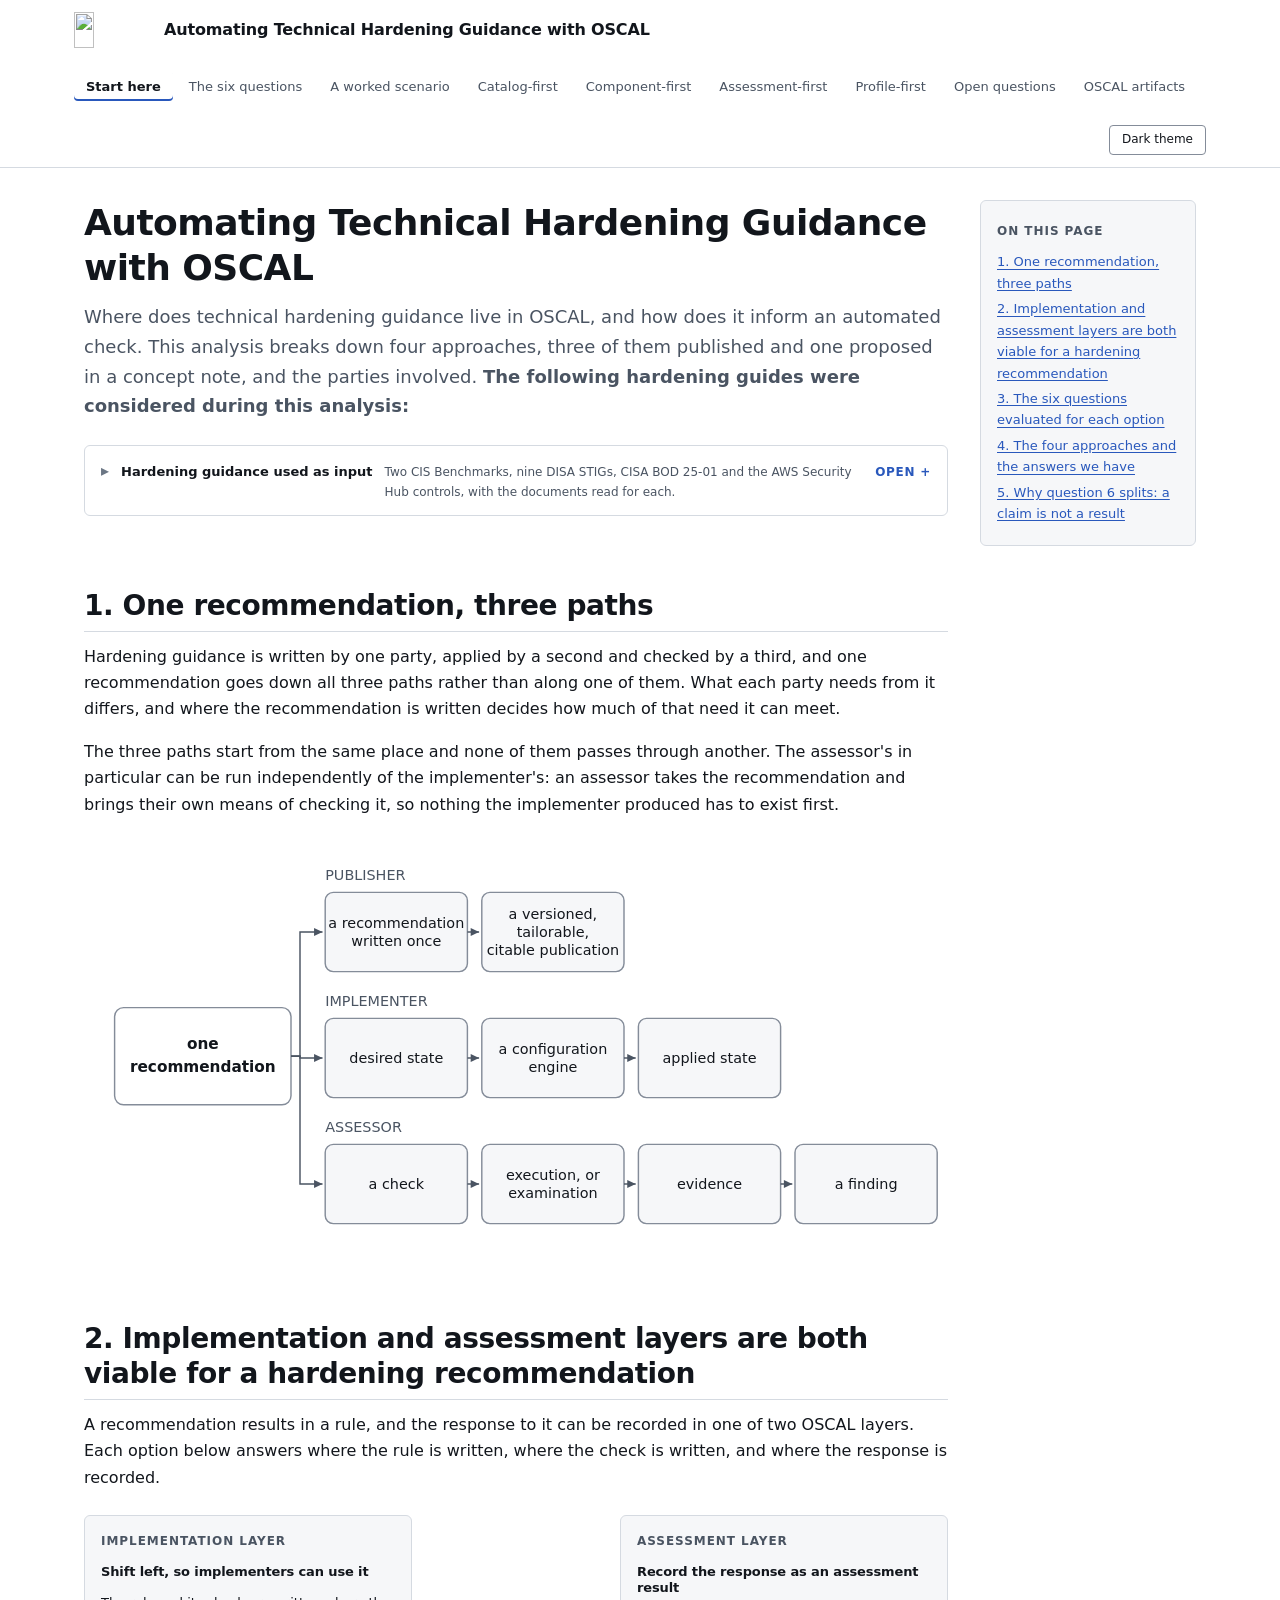
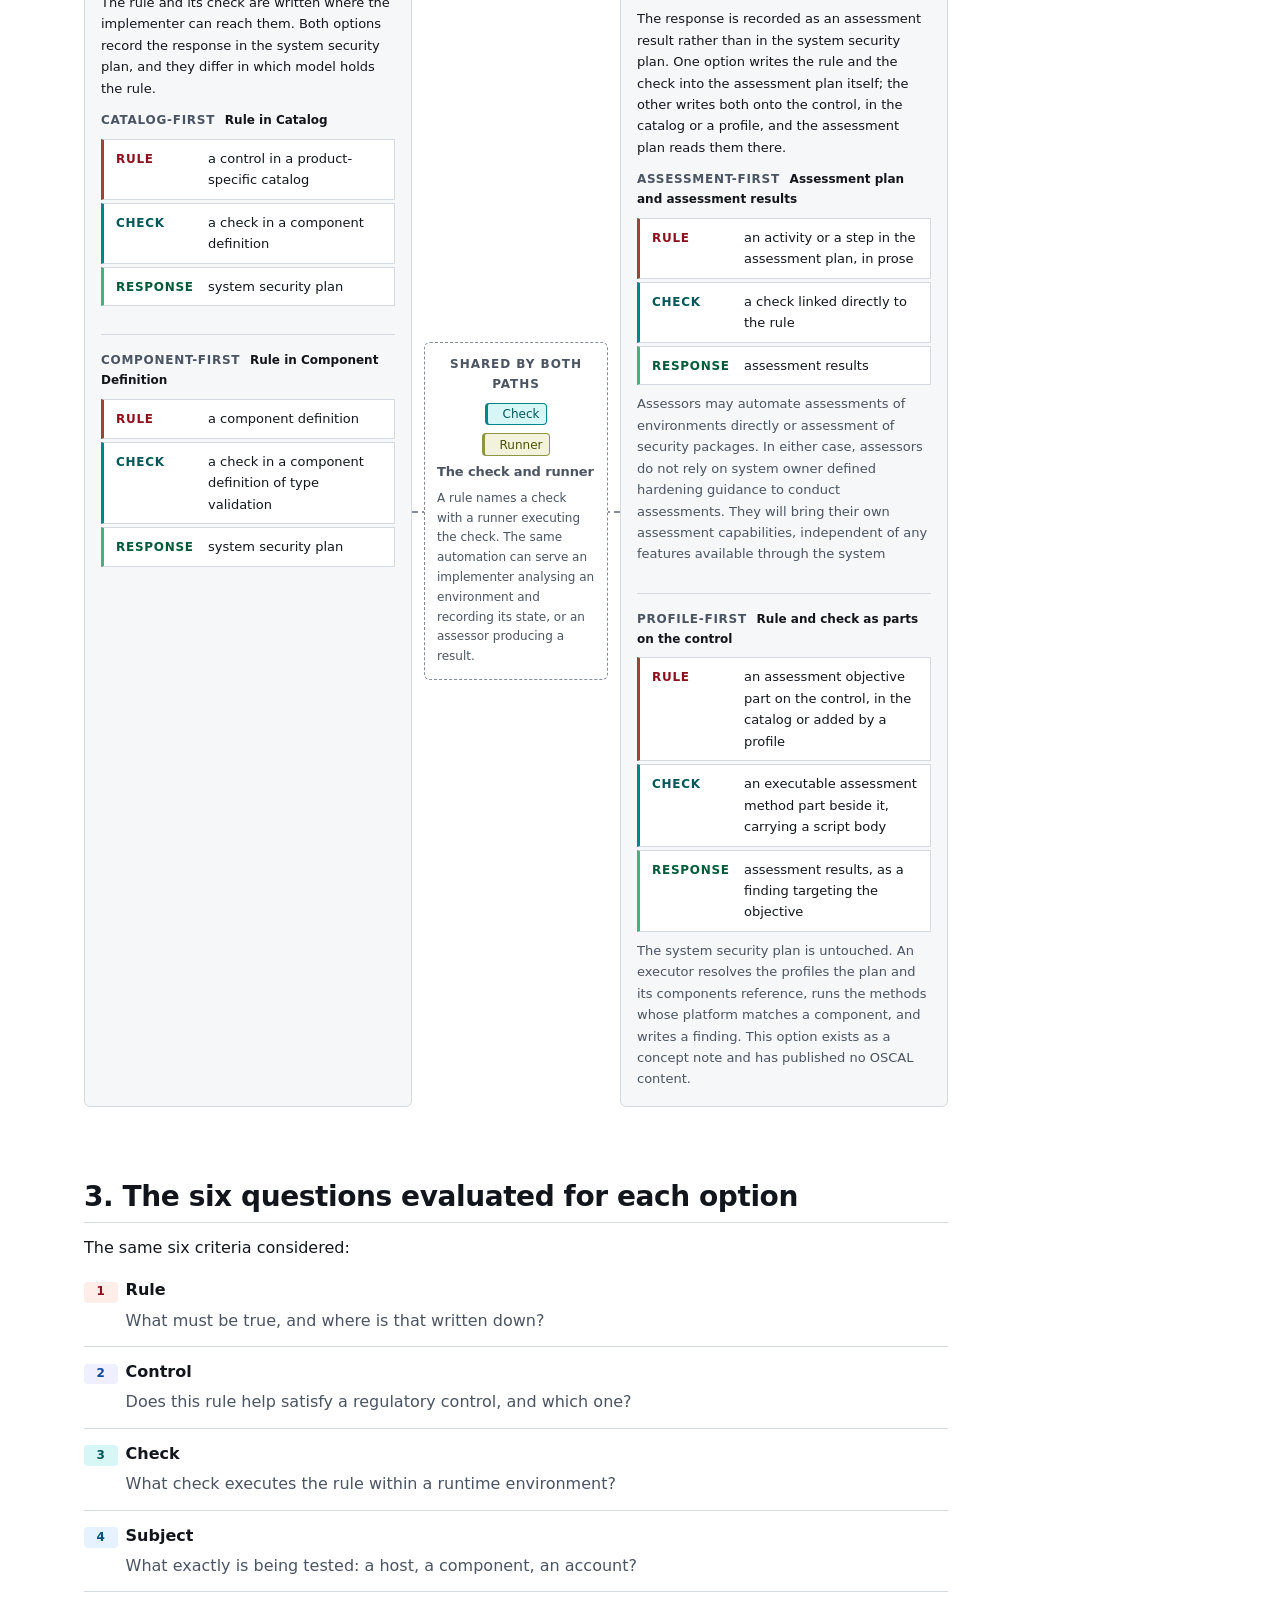
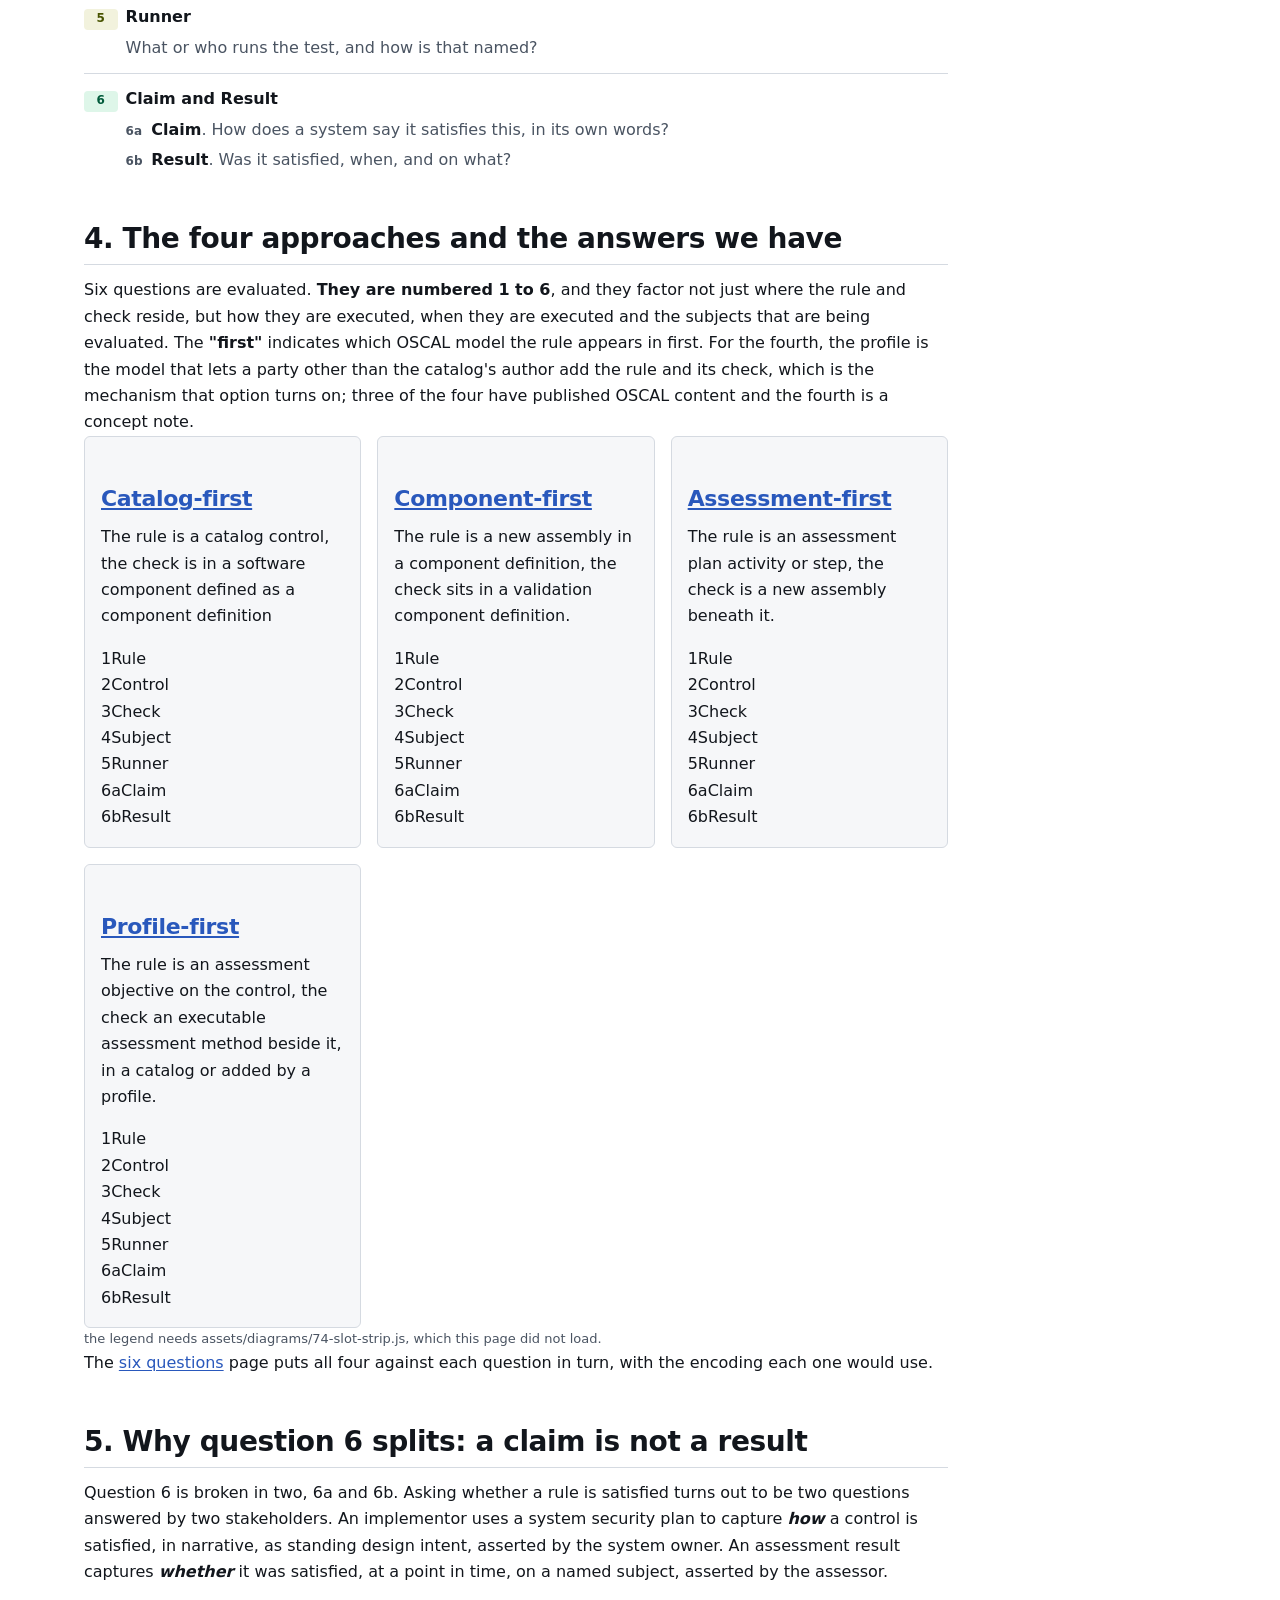
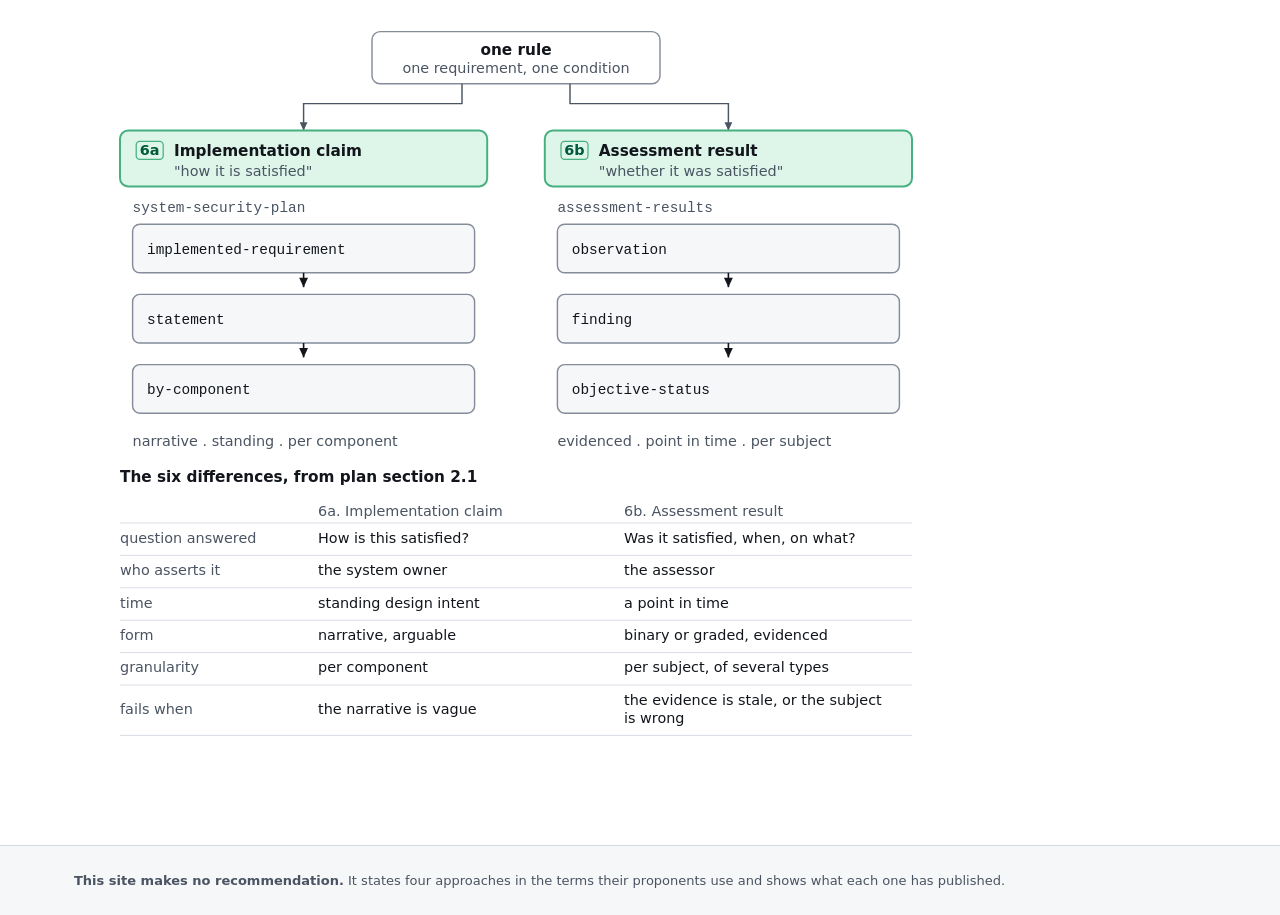
==== docs/analysis/2026-08-automating-technical-hardening-guidance/index.html @ 4251d50b "Add profile-first, a fourth approach, from the executable assessment methods concept note The harden" ====
<!doctype html>
<html lang="en" data-base=".">
<head>
<meta charset="utf-8">
<meta name="viewport" content="width=device-width, initial-scale=1">
<title>Automating Technical Hardening Guidance with OSCAL</title>
<meta name="description" content="Where does a technical hardening requirement live in OSCAL, and how does an automated check attach to it? Three published approaches and one proposed, six questions, and the JSON each one would ship.">
<meta name="color-scheme" content="light dark">
<meta property="og:title" content="Automating Technical Hardening Guidance with OSCAL">
<meta property="og:description" content="Where does a technical hardening requirement live in OSCAL, and how does an automated check attach to it? Three published approaches and one proposed, six questions, and the JSON each one would ship.">
<meta property="og:type" content="website">
<meta property="og:site_name" content="Automating Technical Hardening Guidance with OSCAL">
<meta property="og:locale" content="en">
<meta name="twitter:card" content="summary">
<meta name="twitter:title" content="Automating Technical Hardening Guidance with OSCAL">
<meta name="twitter:description" content="Where does a technical hardening requirement live in OSCAL, and how does an automated check attach to it? Three published approaches and one proposed, six questions, and the JSON each one would ship.">
<link rel="stylesheet" href="./assets/site.css">
<script>
  /* Set the theme before first paint so the page never flashes the wrong one. */
  (function () {
    var t = null;
    try { t = localStorage.getItem("tfg-theme"); } catch (e) {}
    if (!t) t = matchMedia("(prefers-color-scheme: dark)").matches ? "dark" : "light";
    document.documentElement.setAttribute("data-theme", t);
  })();
</script>
</head>
<body>

<a class="skip-link" href="#main">Skip to content</a>

<header class="site-header">
  <div class="site-header__inner">
    <p class="site-title"><a href="./index.html"><img class="site-logo site-logo--light" src="./assets/brand/oscal-foundation.png" alt="" width="208" height="96"><img class="site-logo site-logo--dark" src="./assets/brand/oscal-foundation-rev.png" alt="" width="208" height="96"><span>Automating Technical Hardening Guidance with OSCAL</span></a></p>
    <nav class="site-nav" aria-label="Sections">
      <ul>
        <li><a href="./index.html">Start here</a></li>
        <li><a href="./six-questions.html">The six questions</a></li>
        <li><a href="./scenario.html">A worked scenario</a></li>
        <li><a href="./catalog-first.html">Catalog-first</a></li>
        <li><a href="./component-first.html">Component-first</a></li>
        <li><a href="./assessment-first.html">Assessment-first</a></li>
        <li><a href="./profile-first.html">Profile-first</a></li>
        <li><a href="./questions.html">Open questions</a></li>
        <li><a href="./oscal-artifacts.html">OSCAL artifacts</a></li>
      </ul>
    </nav>
    <button type="button" class="theme-toggle" aria-pressed="false">Dark theme</button>
  </div>
</header>

<main id="main">

<h1>Automating Technical Hardening Guidance with OSCAL</h1>
<p class="lede">Where does technical hardening guidance live in OSCAL, and
   how does it inform an automated check. This analysis breaks down four approaches,
  three of them published and one proposed in a concept note, and the parties involved. <b>The following hardening guides were considered during this analysis:</b> </p>

<div data-sources>
  <p class="small muted">The table of guidance read as input loads from
     data/sources.json.</p>
</div>

<nav class="toc" aria-label="On this page">
  <span class="toc__label">On this page</span>
  <ol>
    <li><a href="#paths">1. One recommendation, three paths</a></li>
    <li><a href="#two-paths">2. Implementation and assessment layers are both viable for a hardening recommendation</a></li>
    <li><a href="#six-questions">3. The six questions evaluated for each option</a></li>
    <li><a href="#approaches">4. The four approaches and the answers we have</a></li>
    <li><a href="#satisfaction">5. Why question 6 splits: a claim is not a result</a></li>
  </ol>
</nav>

<!-- ==================================================================== 1 -->

<section id="paths">
<h2>1. One recommendation, three paths</h2>

<div class="tier2">
  <p>Hardening guidance is written by one party, applied by a second and checked
     by a third, and one recommendation goes down all three paths rather than
     along one of them. What each party needs from it differs, and where the
     recommendation is written decides how much of that need it can meet.</p>
  <p>The three paths start from the same place and none of them passes through
     another. The assessor's in particular can be run independently of the
     implementer's: an assessor takes the recommendation and brings their own
     means of checking it, so nothing the implementer produced has to exist
     first.</p>
</div>

<figure>
  <div class="diagram" data-diagram="75-stakeholders"></div>
</figure>
</section>



<!-- ==================================================================== 2 -->

<section id="two-paths" class="wide">
<h2>2. Implementation and assessment layers are both viable for a hardening recommendation</h2>

<div class="tier2">
  <p>A recommendation results in a rule, and the response to it can be recorded in one of two
     OSCAL layers. Each option below answers where the rule is written, where the check is
     written, and where the response is recorded.</p>
</div>

<div class="pillars">
  <div class="pillar">
    <span class="pillar__label">Implementation Layer</span>
    <p class="pillar__title">Shift left, so implementers can use it</p>
    <p>The rule and its check are written where the implementer can reach them. Both options record the response in the system security
       plan, and they differ in which model holds the rule.</p>

    <div class="option">
      <span class="option__label">Catalog-first &nbsp;<b>Rule in Catalog</b></span>
      <ul class="chain">
        <li class="chain__row slot-1"><span class="chain__label">Rule</span>
          <span class="chain__where">a control in a product-specific catalog</span></li>
        <li class="chain__row slot-3"><span class="chain__label">Check</span>
          <span class="chain__where">a check in a component definition</span></li>
        <li class="chain__row slot-6"><span class="chain__label">Response</span>
          <span class="chain__where">system security plan</span></li>
      </ul>
    </div>

    <div class="option">
      <span class="option__label">Component-first &nbsp;<b>Rule in Component Definition</b></span>
      <ul class="chain">
        <li class="chain__row slot-1"><span class="chain__label">Rule</span>
          <span class="chain__where">a component definition</span></li>
        <li class="chain__row slot-3"><span class="chain__label">Check</span>
          <span class="chain__where">a check in a component definition of type validation</span></li>
        <li class="chain__row slot-6"><span class="chain__label">Response</span>
          <span class="chain__where">system security plan</span></li>
      </ul>
    </div>
  </div>

  <div class="bridge">
    <div class="bridge__inner">
      <span class="bridge__label">Shared by both paths</span>
      <span class="slot-chip slot-3"><span class="slot-chip__n"></span><span class="slot-chip__name">Check</span></span>
      <span class="slot-chip slot-5"><span class="slot-chip__n"></span><span class="slot-chip__name">Runner</span></span>
      <p class="pillar__title">The check and runner</p>
      <p>A rule names a check with a runner executing the check. The same automation can serve
         an implementer analysing an environment and recording its state, or an
         assessor producing a result. </p>
    </div>
  </div>

  <div class="pillar">
    <span class="pillar__label">Assessment Layer</span>
    <p class="pillar__title">Record the response as an assessment result</p>
    <p>The response is recorded as an assessment result rather than in the system
       security plan. One option writes the rule and the check into the assessment
       plan itself; the other writes both onto the control, in the catalog or a
       profile, and the assessment plan reads them there.</p>

    <div class="option">
      <span class="option__label">Assessment-first &nbsp;<b>Assessment plan and assessment results</b></span>
      <ul class="chain">
        <li class="chain__row slot-1"><span class="chain__label">Rule</span>
          <span class="chain__where">an activity or a step in the assessment plan, in prose</span></li>
        <li class="chain__row slot-3"><span class="chain__label">Check</span>
          <span class="chain__where">a check linked directly to the rule</span></li>
        <li class="chain__row slot-6"><span class="chain__label">Response</span>
          <span class="chain__where">assessment results</span></li>
      </ul>
      <p class="option__eg">Assessors may automate assessments of environments directly or assessment of security packages.  In either case, assessors do not rely on system owner defined hardening guidance to conduct assessments. They will bring their own assessment capabilities, independent of any features available through the system</p>
    </div>

    <div class="option">
      <span class="option__label">Profile-first &nbsp;<b>Rule and check as parts on the control</b></span>
      <ul class="chain">
        <li class="chain__row slot-1"><span class="chain__label">Rule</span>
          <span class="chain__where">an assessment objective part on the control, in the catalog or added by a profile</span></li>
        <li class="chain__row slot-3"><span class="chain__label">Check</span>
          <span class="chain__where">an executable assessment method part beside it, carrying a script body</span></li>
        <li class="chain__row slot-6"><span class="chain__label">Response</span>
          <span class="chain__where">assessment results, as a finding targeting the objective</span></li>
      </ul>
      <p class="option__eg">The system security plan is untouched. An executor resolves the profiles the plan and its components reference, runs the methods whose platform matches a component, and writes a finding. This option exists as a concept note and has published no OSCAL content.</p>
    </div>
  </div>
</div>
</section>

<!-- ==================================================================== 3 -->

<section id="six-questions">
<h2>3. The six questions evaluated for each option</h2>

<div class="tier2">
  <p>The same six criteria considered:</p>
</div>

<dl data-question-list>
  <dt class="small muted">The six questions load from data/six-questions.json.</dt>
</dl>
</section>

<!-- ==================================================================== 4 -->

<section id="approaches" class="wide">
<h2>4. The four approaches and the answers we have</h2>

<div class="tier2">
  <p>Six questions are evaluated. <strong>They are numbered 1 to 6</strong>, and they 
    factor not just where the rule and check reside, but how they are executed, when 
    they are executed and the subjects that are being evaluated.  The <strong>"first"</strong> indicates which OSCAL model the rule appears in first. For the fourth, the profile is the model that lets a party other than the catalog's author add the rule and its check, which is the mechanism that option turns on; three of the four have published OSCAL content and the fourth is a concept note.</p>
</div>

<div data-approach-cards>
  <p class="small muted">The four cards load from data/six-questions.json.</p>
</div>

<div data-answers-legend>
  <p class="small muted">The legend loads from data/six-questions.json.</p>
</div>

<div class="tier2">
  <p>The <a href="./six-questions.html">six questions</a> page puts all four
     against each question in turn, with the encoding each one would use.</p>
</div>
</section>

<section id="satisfaction" class="wide">
<h2>5. Why question 6 splits: a claim is not a result</h2>

<div class="tier2">
  <p>Question 6 is broken in two, 6a and 6b. Asking whether a
     rule is satisfied turns out to be two questions answered by two stakeholders. An implementor uses a system
     security plan to capture <strong><em>how</em></strong> a control is satisfied, in narrative, as
     standing design intent, asserted by the system owner. An assessment result
     captures <strong><em>whether</em></strong> it was satisfied, at a point in time, on a named
     subject, asserted by the assessor.</p>
</div>

<figure>
  <!-- No figcaption. The drawing carries its own title and description, and the
       caption said only what the drawing's own labels say. The full treatment is
       reachable from the navigation and from section 3 of the six questions
       page, which the paragraph above this figure already leads into. -->
  <div class="diagram" data-diagram="76-satisfaction-6a-6b"></div>
</figure>
</section>

</main>

<footer class="site-footer">
  <div class="site-footer__inner">
    <p><strong>This site makes no recommendation.</strong> It states four approaches in the
       terms their proponents use and shows what each one has published.</p>
  </div>
</footer>

<!-- Read only when the page is opened from a folder rather than served.
     Generated by tools/bundle.py from data/; a served copy ignores it. -->
<script src="./assets/bundle.js"></script>
<script src="./assets/highlight.js"></script>
<script src="./assets/diagrams/74-slot-strip.js"></script>
<script src="./assets/site.js"></script>
</body>
</html>
---- docs/analysis/2026-08-automating-technical-hardening-guidance/assets/site.css ----
/* ==========================================================================
   The six questions about a rule and a check
   Design system. One stylesheet, no build step, no external requests.

   Sections, in order:
     1. TOKENS        the only place raw colour values appear
     2. RESET
     3. LAYOUT
     4. TYPOGRAPHY
     5. COMPONENTS
     6. UTILITIES
     7. PRINT
     8. REDUCED MOTION

   The question palette was selected by simulation, not by eye. Six hues sit on
   a monotonic lightness ladder so that dichromats retain a second discriminating
   channel when hue collapses. Measured minimum perceptual distance (CIE76)
   across normal vision, deuteranopia and protanopia:
       light theme   dE 23.4 dichromat / 32.9 normal
       dark theme    dE 18.8 dichromat / 35.0 normal
   Colour is never the only channel: every rendering also carries the question
   number and a short label.
   ========================================================================== */

/* ==========================================================================
   1. TOKENS
   ========================================================================== */

:root {
  /* --- surface, text, line ------------------------------------------------ */
  --bg:             #FFFFFF;
  --bg-subtle:      #F6F7F9;
  --bg-inset:       #EEF1F4;
  --bg-code:        #F8F9FB;
  --text:           #12161C;
  --text-muted:     #4A5462;
  --text-faint:     #6B7684;
  --border:         #D5DAE1;   /* hairline separators, decorative           */
  --border-strong:  #848C99;   /* meaningful outlines, 3.39:1 on --bg       */

  /* --- accent -------------------------------------------------------------
     The OSCAL Foundation's primary is #4E79D8, hue 221, saturation 0.64. It is
     4.16:1 on --bg and 4.36:1 on the dark --bg, so it clears neither theme's
     4.5 for a link and cannot be the accent itself. Adopting it as one would
     have traded this file's whole argument for a colour match.

     So the hue and the saturation are adopted and only the lightness moves,
     to wherever the contrast the site already had comes back. 45% here, 6.53:1
     against the 6.57:1 of the #0B5FA5 it replaces; 75% in dark, 8.36:1 against
     8.29:1. Every accent pair on the site is within 0.07 of where it was, and
     the hue is the Foundation's rather than the cyan-leaning 205 it was.

     The brand blue is drawn at full strength where it is identity rather than
     text, which is the one place 4.16:1 is the right number. */
  --accent:         #2958BC;   /* 6.53:1 on --bg, 6.09:1 on --bg-subtle */
  --accent-fg:      #FFFFFF;   /* 6.53:1 on --accent */
  --focus:          #2958BC;
  --shadow:         0 1px 2px rgb(18 22 28 / 8%), 0 4px 12px rgb(18 22 28 / 6%);

  /* --- media-type icon ----------------------------------------------------
     A PDF badge is red because a reader expects it to be, and expectation is
     worth something on an icon that has to be recognised at 27px. It is the
     one media type with a colour convention, so it is the one that gets a
     token; XML and JSON stay on --accent with everything else that links.

     This is decoration, not information. Red and --accent sit at almost the
     same lightness, 1.1:1, so they collapse for a dichromat and in grayscale.
     What tells the three media types apart is the word on the badge, which is
     part of the drawing, and the file name and type on the link's own title.
     Contrast here is measured against --bg, because the letters are reversed
     out of the fill in the page colour. */
  --micon-pdf:      #C0281E;   /* 5.89:1 on --bg */

  /* --- strength and risk ---------------------------------------------------
     The two colours of the tradeoffs block, and the one place on this site
     where green and red carry meaning. Three things make that safe.

     They are never the only channel. Each entry carries a box with a tick or a
     box with a cross, which are different shapes; the two columns keep the
     solid and dashed edges they had before the colour arrived; and each column
     is headed with the word. A dichromat, a grayscale printer and a screen
     reader each have something to go on.

     They are matched in contrast, deliberately, to within a hundredth: 6.53
     against 6.54 here and 7.97 against 7.98 in dark. A red that shouted louder
     than the green would be an argument, on a block whose whole point is that
     the two sides are given the same weight.

     They clear 4.5:1 on both surfaces they are drawn on, so they would be
     legible as text and are comfortable as a 1.6px stroke. */
  --strength:       #146C2E;   /* 6.53:1 on --bg, 6.10:1 on --bg-subtle */
  --risk:           #B3261E;   /* 6.54:1 on --bg, 6.10:1 on --bg-subtle */

  /* --- the inline JSON view ------------------------------------------------
     A code surface that does not follow the theme. The worked example's JSON is
     read as an artifact rather than as page content, and an artifact that
     inverts when the reader flips the theme reads as part of the page. So these
     five are identical in both themes, which is why they are written twice
     rather than inherited: tools/verify.py --a11y resolves tokens per theme and
     a token defined in one block only would be missing from the other.

     Contrast is measured against --code-bg rather than --bg, because nothing
     here is ever drawn on the page background. */
  --code-bg:        #12161C;
  --code-fg:        #E8ECF1;   /* 14.8:1 on --code-bg */
  --code-dim:       #8592A2;   /* 5.9:1 on --code-bg, for context lines */
  --code-focus:     #1E2733;   /* the lift under the lines being pointed at */
  --code-rule:      #303A47;
  /* Syntax, on the same fixed surface. Defined in both blocks with the same
     values so the two definitions cannot drift. */
  --code-key:       #8FC8FF;   /* 8.9:1 on --code-bg */
  --code-str:       #A5D6FF;   /* 10.6:1 */
  --code-num:       #F2CC60;   /* 11.5:1 */
  --code-bool:      #FFA657;   /* 9.6:1 */
  --code-warn-bg:   #3D2D0A;

  /* --- question palette, base (borders, diagram strokes, chip accents) ----
     The framework is the six questions. These token names, the .slot-*
     classes and the slot keys in data/ still say slot: they are machine
     identifiers no reader ever sees, and renaming them would churn this
     file, tools/diagrams.py and nineteen SVG files for no reader's benefit.
     Everything rendered says question. */
  --slot-1: #930019;   /* Rule                       hue  30, L* 30 */
  --slot-2: #004DB3;   /* Control tie                hue 290, L* 35 */
  --slot-3: #00696C;   /* Check                      hue 200, L* 40 */
  --slot-4: #0071A7;   /* Subject                    hue 260, L* 45 */
  --slot-5: #6F7F00;   /* Actor                      hue 110, L* 50 */
  --slot-6: #009765;   /* Satisfaction               hue 160, L* 55 */

  --slot-1-bg: #FFEDEA;  --slot-1-fg: #8F0F1D;  --slot-1-border: #9D413C;
  --slot-2-bg: #EFEFFF;  --slot-2-fg: #1248A5;  --slot-2-border: #5666B0;
  --slot-3-bg: #D7F7F7;  --slot-3-fg: #005759;  --slot-3-border: #008588;
  --slot-4-bg: #E6F2FF;  --slot-4-fg: #00527C;  --slot-4-border: #008BCD;
  --slot-5-bg: #F2F2DD;  --slot-5-fg: #485300;  --slot-5-border: #8E9645;
  --slot-6-bg: #DEF6E9;  --slot-6-fg: #005A3A;  --slot-6-border: #47B081;

  /* --- empty-state renderings ---------------------------------------------
     Three states must be told apart in colour, in grayscale and in print, so
     each is carried by geometry rather than by hue. */
  --empty-line:        var(--border-strong);
  --empty-dot:         var(--text-faint);
  --empty-absent-fill: #E3E7EC;

  /* --- approach identity, for diagram footprints only ----------------------
     These are NOT part of the question palette and never colour a question.
     They tint the footprint outlines on the layer map and the path overlays
     on the three-readers figure, and nothing else.

     Three constraints decided them, in this order.
     1. Equal weight. All four sit at CIE L* 47 (light) / L* 71 (dark) and at
        the same chroma, so no approach is louder than another. Equal lightness
        is what neutrality requires here and it is the opposite of the
        question palette, whose whole point is a lightness ladder.
     2. No valence. The hues are 185, 265, 340 and 100: teal, blue, mauve,
        olive. A 120-degree triad would have forced a red, a green and an
        amber onto three positions in a live disagreement, which is an
        argument no word count can see, and the fourth hue was chosen in the
        widest gap the first three left rather than at a red or a green.
     3. Hue is decorative. Because lightness is equal, dichromats cannot
        separate these four, and that is accepted: approach identity on every
        diagram is carried by outline offset, by a marker shape and by a
        written label. Colour only reinforces. verify.py --a11y asserts the
        equal-luminance property; verify.py --diagrams asserts that every
        approach outline also carries a marker and a label.
     Assignment is a fixed mapping, made once when the palette was built and
     deliberately not changed when the display order moved to the pre-read's
     option letters. A hue that changed hands would invalidate every published
     figure and every association a reader had already formed, and it would buy
     nothing: the three are equal-lightness and carry no valence, so which hue an
     approach has means nothing. */
  --approach-assessment: #007E73;   /* hue 185, 4.96:1 on --bg */
  --approach-catalog:    #3B74A5;   /* hue 265, 4.97:1 on --bg */
  --approach-component:  #985C82;   /* hue 340, 5.01:1 on --bg */
  /* The fourth arrived after the palette was built and took the hue the other
     three had left widest open: 100, an olive, at the same L* 47 and the same
     chroma, so the equal-weight rule holds for four as it held for three and
     nothing the first three carried had to move. */
  --approach-profile:    #777139;   /* hue 100, 4.99:1 on --bg */

  /* --- the three OSCAL layers ---------------------------------------------
     The model icons are coloured by layer, not by approach. A model belongs to
     one layer and is used by whichever approaches reach it: assessment-plan is
     the assessment layer whether catalog-first, component-first or
     assessment-first is the one putting content in it. Colouring these with
     --approach-* would have said the opposite.

     Blue, green and amber as authored in assets/images. Each trio is a chip
     background, the ink of the glyph, and the lighter second tone the drawings
     use for detail. Both tones clear the 3.0 non-text ratio against their own
     chip in both themes, which is the standard for a graphical object. */
  --layer-control-bg:  #EFF6FF;  --layer-control-ink:  #1D4ED8;  --layer-control-soft:  #4C86E8;
  --layer-impl-bg:     #ECFDF5;  --layer-impl-ink:     #047857;  --layer-impl-soft:     #279270;
  --layer-assess-bg:   #FFFBEB;  --layer-assess-ink:   #A85A06;  --layer-assess-soft:   #BB7712;

  /* --- type --------------------------------------------------------------- */
  --font-sans: ui-sans-serif, system-ui, -apple-system, "Segoe UI", Roboto,
               "Helvetica Neue", Arial, sans-serif;
  --font-mono: ui-monospace, SFMono-Regular, "SF Mono", Menlo, Consolas,
               "Liberation Mono", monospace;

  --fs-xs:   0.75rem;    /* 12px  chips, pointers            */
  --fs-sm:   0.8125rem;  /* 13px  code, table cells          */
  --fs-base: 1rem;       /* 16px  body                       */
  --fs-md:   1.125rem;   /* 18px  gist                       */
  --fs-lg:   1.375rem;   /* 22px  h3                         */
  --fs-xl:   1.75rem;    /* 28px  h2                         */
  --fs-2xl:  2.25rem;    /* 36px  h1                         */

  --lh-tight: 1.25;
  --lh-body:  1.65;

  /* --- spacing, 4px base --------------------------------------------------- */
  --s1: 0.25rem;  --s2: 0.5rem;   --s3: 0.75rem;  --s4: 1rem;
  --s5: 1.5rem;   --s6: 2rem;     --s7: 3rem;     --s8: 4rem;

  /* The reading measure, set to the reading column rather than to a character
     count. 54rem is 864px, which is exactly what main leaves once its padding,
     the column gap and the 13.5rem rail are taken off 1160px, so prose fills
     the column it sits in instead of stopping short of it.

     It was 78ch, about 650px, which left 215px of empty column between the end
     of every line and the start of the rail. Bounded on both sides, that reads
     as a hole rather than as margin. A previous pass narrowed the page and the
     gutter to close it and closed about half.

     Two things make the cap still worth having. Below 1120px there is no rail,
     so the column is the full 1112px and this holds a line to the same length
     it has on a wide screen. And a reader who has raised their browser's font
     size scales the rem with it, at which point the cap stops binding and the
     column governs, which is the right way round.

     tools/verify.py --css recomputes the column from the same four values and
     fails if the two drift apart. */
  --measure: 54rem;
  --radius:  6px;
  --radius-sm: 4px;
}

[data-theme="dark"] {
  --bg:             #12161C;
  --bg-subtle:      #1A1F27;
  --bg-inset:       #222833;
  --bg-code:        #171C24;
  --text:           #E8ECF1;
  --text-muted:     #A3AEBC;
  --text-faint:     #8592A2;
  --border:         #2E3742;
  --border-strong:  #606D7C;   /* 3.44:1 on --bg */
  /* The same brand hue as the light block, lightened rather than darkened to
     reach the contrast that block explains. */
  --accent:         #96B0E8;   /* 8.36:1 on --bg, 7.62:1 on --bg-subtle */
  --accent-fg:      #0B1017;   /* 8.79:1 on --accent */
  --focus:          #96B0E8;
  --micon-pdf:      #EE8A80;   /* 7.42:1 on --bg */

  /* Strength and risk, matched to within a hundredth here too. See the note in
     the light block for why the pairing is deliberate. */
  --strength:       #4AC26B;   /* 7.97:1 on --bg, 7.26:1 on --bg-subtle */
  --risk:           #F98E85;   /* 7.98:1 on --bg, 7.28:1 on --bg-subtle */

  /* --- the inline JSON view ------------------------------------------------
     A code surface that does not follow the theme. The worked example's JSON is
     read as an artifact rather than as page content, and an artifact that
     inverts when the reader flips the theme reads as part of the page. So these
     five are identical in both themes, which is why they are written twice
     rather than inherited: tools/verify.py --a11y resolves tokens per theme and
     a token defined in one block only would be missing from the other.

     Contrast is measured against --code-bg rather than --bg, because nothing
     here is ever drawn on the page background. */
  --code-bg:        #12161C;
  --code-fg:        #E8ECF1;   /* 14.8:1 on --code-bg */
  --code-dim:       #8592A2;   /* 5.9:1 on --code-bg, for context lines */
  --code-focus:     #1E2733;   /* the lift under the lines being pointed at */
  --code-rule:      #303A47;
  /* Syntax, on the same fixed surface. Defined in both blocks with the same
     values so the two definitions cannot drift. */
  --code-key:       #8FC8FF;   /* 8.9:1 on --code-bg */
  --code-str:       #A5D6FF;   /* 10.6:1 */
  --code-num:       #F2CC60;   /* 11.5:1 */
  --code-bool:      #FFA657;   /* 9.6:1 */
  --code-warn-bg:   #3D2D0A;
  --shadow:         0 1px 2px rgb(0 0 0 / 40%), 0 4px 14px rgb(0 0 0 / 32%);

  --slot-1: #E55652;
  --slot-2: #6E8CFE;
  --slot-3: #00B2B6;
  --slot-4: #49B6FF;
  --slot-5: #B5C444;
  --slot-6: #2AE49E;

  --slot-1-bg: #452C29;  --slot-1-fg: #FFB0A7;  --slot-1-border: #AE504A;
  --slot-2-bg: #2F3144;  --slot-2-fg: #B9BFFF;  --slot-2-border: #6675C0;
  --slot-3-bg: #153839;  --slot-3-fg: #00D9DE;  --slot-3-border: #009599;
  --slot-4-bg: #213445;  --slot-4-fg: #8DCAFF;  --slot-4-border: #279BDF;
  --slot-5-bg: #333420;  --slot-5-fg: #C1CB66;  --slot-5-border: #9EA654;
  --slot-6-bg: #20372C;  --slot-6-fg: #5FE0A6;  --slot-6-border: #59C191;

  --empty-absent-fill: #262D38;

  /* Same four hues, lifted to L* 71 and held equal. 8.1:1 on --bg. */
  --approach-assessment: #00C3B3;
  --approach-catalog:    #60B4FD;
  --approach-component:  #EA91CA;
  --approach-profile:    #BAAF5D;

  /* The layers keep their hue and invert their lightness: the chip becomes a
     dark tint of the same hue and the ink lifts off it. Same three-way coding,
     read the same way round, at ratios that are higher here than in light. */
  --layer-control-bg:  #16243D;  --layer-control-ink:  #8CBAFF;  --layer-control-soft:  #5E8FD6;
  --layer-impl-bg:     #12291F;  --layer-impl-ink:     #5FD3A8;  --layer-impl-soft:     #3F9C79;
  --layer-assess-bg:   #2C2411;  --layer-assess-ink:   #F0B45E;  --layer-assess-soft:   #BE8636;
}

/* Sub-questions inherit their parent hue: 6a and 6b are the two forms of
   satisfaction. They are distinguished by label and by geometry, never by hue
   alone. There was a third, 2b, late binding under the control tie; it was
   removed as a question, and its tokens with it. */
:root, [data-theme="dark"] {
  --slot-6a: var(--slot-6);
  --slot-6a-bg: var(--slot-6-bg);
  --slot-6a-fg: var(--slot-6-fg);
  --slot-6a-border: var(--slot-6-border);
  --slot-6b: var(--slot-6);
  --slot-6b-bg: var(--slot-6-bg);
  --slot-6b-fg: var(--slot-6-fg);
  --slot-6b-border: var(--slot-6-border);
}

/* ==========================================================================
   2. RESET
   ========================================================================== */

*, *::before, *::after { box-sizing: border-box; }
html {
  -webkit-text-size-adjust: 100%;
  /* The site header is sticky. Without this, following any same-page link
     lands the target heading underneath it. */
  scroll-padding-top: calc(var(--header-h, 4.5rem) + var(--s3));
}
body { margin: 0; }
h1, h2, h3, h4, p, figure, blockquote, dl, dd, ul, ol { margin: 0; }
ul[class], ol[class] { list-style: none; padding: 0; }
img, svg { max-width: 100%; display: block; }
button, input, select, textarea { font: inherit; color: inherit; }
table { border-collapse: collapse; width: 100%; }
:target { scroll-margin-top: var(--s7); }

:focus-visible {
  outline: 3px solid var(--focus);
  outline-offset: 2px;
  border-radius: var(--radius-sm);
}

/* ==========================================================================
   3. LAYOUT
   ========================================================================== */

body {
  background: var(--bg);
  color: var(--text);
  font-family: var(--font-sans);
  font-size: var(--fs-base);
  line-height: var(--lh-body);
}

.skip-link {
  position: absolute; left: var(--s2); top: calc(-1 * var(--s8));
  background: var(--accent); color: var(--accent-fg);
  padding: var(--s2) var(--s4); border-radius: var(--radius);
  z-index: 100; transition: top 120ms ease;
}
.skip-link:focus { top: var(--s2); }

.site-header {
  border-bottom: 1px solid var(--border);
  background: var(--bg);
  position: sticky; top: 0; z-index: 20;
}
.site-header__inner {
  max-width: 1180px; margin: 0 auto; padding: var(--s3) var(--s5);
  display: flex; align-items: center; gap: var(--s5); flex-wrap: wrap;
}
.site-title { font-size: var(--fs-base); font-weight: 650; letter-spacing: -0.01em; }
.site-title a { color: inherit; text-decoration: none;
                display: flex; align-items: center; gap: var(--s3); }

/* --- the Foundation's mark -----------------------------------------------
   Two files rather than one. The Foundation ships a reversed mark for dark
   grounds, and the theme here is a data-theme attribute a reader sets rather
   than a media query, so <picture> could not follow it.

   The mark is the one thing on this page drawn in the brand blue at full
   strength, 4.16:1. WCAG exempts a logotype from the contrast it holds text
   to, which is the whole reason --accent had to move off that colour and this
   does not. It is decorative here: the link it sits in is named by the title
   beside it, so a second accessible name would only be announced twice. */
.site-logo { display: block; flex: none; height: 2.25rem; width: auto; }
.site-logo--dark { display: none; }
[data-theme="dark"] .site-logo--light { display: none; }
[data-theme="dark"] .site-logo--dark { display: block; }

.site-nav ul { display: flex; flex-wrap: wrap; gap: var(--s1); list-style: none; margin: 0; padding: 0; }
.site-nav a {
  display: block; padding: var(--s1) var(--s3);
  font-size: var(--fs-sm); color: var(--text-muted);
  text-decoration: none; border-radius: var(--radius-sm);
}
.site-nav a:hover { background: var(--bg-inset); color: var(--text); }
.site-nav a[aria-current="page"] {
  color: var(--text); font-weight: 620;
  box-shadow: inset 0 -2px 0 var(--accent);
}

/* --- the page grid -------------------------------------------------------
   Two columns on a wide screen: a reading column held at --measure, and a rail
   the table of contents moves into. The rail is what stops a 1440px viewport
   from being a third empty, and it costs no markup: the .toc that was already
   in every page is placed into it by grid column, so it still works with
   scripting off and still prints in document order.

   The columns are named LINES, not a named AREA, and the difference is the
   whole layout. grid-area: content resolves to the named area's row and
   column, which is one cell, so every section of every page renders stacked
   on top of the others. grid-column: content pins only the column and leaves
   the row to auto-placement, which is what lets the sections flow downward.
   That one-word bug shipped once and is now a verify.py --css assertion.

   Anything that is a picture rather than a sentence drops the measure cap and
   takes the full reading column. It does not extend under the rail: the rail
   is occupied top to bottom by the sticky toc, and a grid places two items in
   one cell by overlapping them, which is the bug this comment starts with. */

/* The page was 1280 wide with a 3rem gutter and a 15rem rail, which left the
   reading column about 930px against a 700px measure. The 230px that fell
   between the end of a paragraph and the start of the rail read as a hole
   rather than as margin, because it was bounded on both sides. Narrowing the
   page and the gutter closed part of it, and widening the measure to a
   character count closed part of it, and 215px was still left.

   The measure is the column now, not a character count: 54rem against the
   864px this leaves. Prose fills the column it is given, and the four numbers
   below are the ones --measure is derived from, so changing any of them
   without changing it fails tools/verify.py --css. */
main {
  max-width: 1160px; margin: 0 auto;
  padding: var(--s6) var(--s5) var(--s8);
  display: grid;
  grid-template-columns: [content-start] minmax(0, 1fr) [content-end];
  column-gap: var(--s6);
  align-items: start;
}

/* The measure is a property of PROSE, not of the page. An earlier revision
   capped every child of main at the measure, which put every figure, table
   and board inside a 600px box: diagrams have a 720px floor below which
   their smallest label drops under 12px, so each one grew a horizontal
   scrollbar while the column beside it sat empty. Sections now take the full
   reading column and only the things made of sentences are held to the
   measure, wherever they sit. */
main > * { grid-column: content; min-width: 0; }

main .lede,
main .tier2,
main .callout,
main figcaption,
main section > p,
main > p { max-width: var(--measure); }

@media (min-width: 1120px) {
  main {
    grid-template-columns: [content-start] minmax(0, 1fr) [content-end rail-start] 13.5rem [rail-end];
  }
  main > .toc {
    grid-column: rail;
    /* Span far more rows than any page has children, so the rail is the
       toc's for the grid's whole height and the sticky box can slide the
       length of the page. The empty implicit rows cost nothing: they are
       auto-sized, there is no row gap, and the toc's own height distributes
       across rows the content has already made tall. */
    grid-row: 1 / span 999;
    /* The site header is sticky, so the toc must stick below it or the
       header covers the top of the list. site.js measures the real header
       and writes --header-h; the fallback only has to be close. */
    position: sticky; top: calc(var(--header-h, 4.5rem) + var(--s4));
    margin-block: 0;
    max-height: calc(100vh - var(--header-h, 4.5rem) - var(--s7));
    overflow-y: auto;
  }
  main > .toc ol { columns: 1; }
}

.prose { max-width: var(--measure); }
.prose > * + * { margin-top: var(--s4); }.site-footer {
  border-top: 1px solid var(--border);
  background: var(--bg-subtle);
  color: var(--text-muted);
  font-size: var(--fs-sm);
}
.site-footer__inner {
  max-width: 1180px; margin: 0 auto; padding: var(--s5);
  display: grid; gap: var(--s3);
}
.site-footer a { color: var(--text-muted); }

/* ==========================================================================
   4. TYPOGRAPHY
   ========================================================================== */

h1, h2, h3, h4 { line-height: var(--lh-tight); font-weight: 650; letter-spacing: -0.015em; }
h1 { font-size: var(--fs-2xl); margin-bottom: var(--s3); }
h2 { font-size: var(--fs-xl);  margin-top: var(--s7); margin-bottom: var(--s3);
     padding-bottom: var(--s2); border-bottom: 1px solid var(--border); }
h3 { font-size: var(--fs-lg);  margin-top: var(--s6); margin-bottom: var(--s2); }
h4 { font-size: var(--fs-base); margin-top: var(--s5); margin-bottom: var(--s2); }

.lede { font-size: var(--fs-md); color: var(--text-muted); }
a { color: var(--accent); text-underline-offset: 2px; }
code, kbd, pre, samp { font-family: var(--font-mono); font-size: var(--fs-sm); }
:not(pre) > code {
  background: var(--bg-inset); padding: 0.1em 0.35em;
  border-radius: var(--radius-sm); word-break: break-word;
}
.prose ul, .prose ol { padding-left: var(--s5); }
.prose li + li { margin-top: var(--s1); }

/* ==========================================================================
   5. COMPONENTS
   ========================================================================== */

/* --- .tier2 : the explanatory body --------------------------------------- */
.tier2 { max-width: var(--measure); }
.tier2 > * + * { margin-top: var(--s4); }

/* --- .slot-chip : one question's number and name, the atom of the grammar - */
.slot-chip {
  display: inline-flex; align-items: baseline; gap: var(--s2);
  padding: 0.1em 0.55em 0.15em;
  border: 1px solid var(--chip-border, var(--border-strong));
  border-left-width: 3px;
  border-radius: var(--radius-sm);
  background: var(--chip-bg, var(--bg-inset));
  color: var(--chip-fg, var(--text));
  font-size: var(--fs-xs); line-height: 1.5; white-space: nowrap;
  vertical-align: baseline;
}
.slot-chip__n { font-weight: 700; font-variant-numeric: tabular-nums; }
.slot-chip__name { font-weight: 500; }

.slot-1  { --chip-bg: var(--slot-1-bg);  --chip-fg: var(--slot-1-fg);  --chip-border: var(--slot-1-border);  --slot: var(--slot-1); }
.slot-2  { --chip-bg: var(--slot-2-bg);  --chip-fg: var(--slot-2-fg);  --chip-border: var(--slot-2-border);  --slot: var(--slot-2); }
.slot-3  { --chip-bg: var(--slot-3-bg);  --chip-fg: var(--slot-3-fg);  --chip-border: var(--slot-3-border);  --slot: var(--slot-3); }
.slot-4  { --chip-bg: var(--slot-4-bg);  --chip-fg: var(--slot-4-fg);  --chip-border: var(--slot-4-border);  --slot: var(--slot-4); }
.slot-5  { --chip-bg: var(--slot-5-bg);  --chip-fg: var(--slot-5-fg);  --chip-border: var(--slot-5-border);  --slot: var(--slot-5); }
.slot-6  { --chip-bg: var(--slot-6-bg);  --chip-fg: var(--slot-6-fg);  --chip-border: var(--slot-6-border);  --slot: var(--slot-6); }
.slot-6a { --chip-bg: var(--slot-6a-bg); --chip-fg: var(--slot-6a-fg); --chip-border: var(--slot-6a-border); --slot: var(--slot-6a); }
.slot-6b { --chip-bg: var(--slot-6b-bg); --chip-fg: var(--slot-6b-fg); --chip-border: var(--slot-6b-border); --slot: var(--slot-6b); }

/* Sub-questions add a geometric mark so they never rely on the shared hue. */
.slot-6a .slot-chip__n::after,
.slot-6b .slot-chip__n::after { content: ""; }
.slot-chip.slot-6a, .slot-chip.slot-6b { border-left-style: double; border-left-width: 4px; }

/* --- the five answer states, as variables --------------------------------
   These set tokens only. They are worn by .state-swatch, by a matrix cell and
   by a row of the answer list, and each of those decides for itself what to do
   with them.

   They used to paint as well as set: a border style, a hatch fill and a dot,
   applied to whatever carried the class. That was written when the answer
   states were a row of boxes and the box was the message. On the list that
   replaced it the row inherited all of it, so every row carried a coloured
   border restating the state its own swatch already showed. Painting now lives
   with the thing being painted. */
.is-filled  { --cell-bg: var(--chip-bg); --cell-fg: var(--chip-fg); --cell-border: var(--chip-border); }
.is-partial { --cell-bg: transparent;    --cell-fg: var(--chip-fg);   --cell-border: var(--chip-border); }
.is-empty-absent { --cell-bg: transparent; --cell-fg: var(--text-faint); --cell-border: var(--empty-line); }

.slot-strip__legend {
  display: flex; flex-wrap: wrap; gap: var(--s4);
  font-size: var(--fs-xs); color: var(--text-muted); margin-top: var(--s3);
}
.slot-strip__legend span { display: inline-flex; align-items: center; gap: var(--s2); }/* --- .snippet : tier 3 --------------------------------------------------- */
.snippet {
  border: 1px solid var(--border); border-radius: var(--radius);
  background: var(--bg-code); margin-block: var(--s4);
}
.snippet > summary {
  display: flex; align-items: center; gap: var(--s3); flex-wrap: wrap;
  padding: var(--s3) var(--s4); cursor: pointer; list-style: none;
  border-radius: var(--radius);
}
.snippet > summary::-webkit-details-marker { display: none; }
.snippet > summary::before {
  content: "\25B8"; color: var(--text-faint); flex: none;
  transition: transform 120ms ease;
}
.snippet[open] > summary::before { transform: rotate(90deg); }
.snippet[open] > summary { border-bottom: 1px solid var(--border); border-radius: var(--radius) var(--radius) 0 0; }
.snippet__title { font-weight: 600; font-size: var(--fs-sm); }
.snippet__body { padding: 0; }
.snippet__bar {
  display: flex; gap: var(--s2); align-items: center;
  padding: var(--s2) var(--s4); border-bottom: 1px solid var(--border);
  font-size: var(--fs-xs);
}
.snippet { min-width: 0; max-width: 100%; }
.snippet__body { min-width: 0; }

/* --- the code window -------------------------------------------------------
   A dark window in both themes. JSON is the one thing on the page that is not
   prose, and giving it a surface of its own stops it reading as more body text.
   The colours are fixed rather than themed for the same reason: an extract
   should look identical to two readers discussing it.

   max-width:100% with overflow-x:auto is what keeps a long line inside the
   column. Without it the widest line sets the width of the block and the whole
   answer spans past its container. */
.snippet pre {
  margin: 0; padding: var(--s4);
  overflow-x: auto; max-width: 100%; min-width: 0;
  font-size: var(--fs-sm); line-height: 1.55; tab-size: 2;
  background: var(--code-bg); color: var(--code-fg);
  border-radius: 0 0 var(--radius) var(--radius);
}
.snippet pre code { display: block; min-width: 0; }

/* --- the part that answers the question ----------------------------------
   A block is a whole document, because what is absent from one is often the
   finding, so the lines a reader is being sent to look at arrive wrapped in
   metadata. On a page putting one question to three approaches, the part that
   differs is the part worth seeing first.

   Two channels, not one. The lit lines take the lift the --code-focus token
   exists for, and the rest drop to --code-dim, which is the token named for
   context lines and is still AA on the code surface: dimmed, not disabled, and
   a reader who wants the whole document can still read every line of it.

   Dimming has to reach the syntax colours too. A key or a string on a context
   line carries its own colour, which would otherwise sit at full strength
   inside a line that is meant to have receded. */
.snippet__line { display: block; margin-inline: calc(var(--s4) * -1); padding-inline: var(--s4); }
.snippet__line:not(.is-lit) { color: var(--code-dim); }
.snippet__line:not(.is-lit) [class^="tok-"] { color: inherit; }
.snippet__line.is-lit {
  background: var(--code-focus); color: var(--code-fg);
  box-shadow: inset 0.2rem 0 0 var(--code-rule);
}
.snippet pre .tok-key    { color: var(--code-key); }
.snippet pre .tok-str    { color: var(--code-str); }
.snippet pre .tok-num    { color: var(--code-num); }
.snippet pre .tok-bool   { color: var(--code-bool); font-weight: 600; }
.snippet pre .tok-null   { color: var(--code-dim); font-style: italic; }
.snippet pre .tok-punct  { color: var(--code-dim); }
.snippet pre .tok-md-h   { color: var(--code-key); font-weight: 700; }
.snippet pre .tok-md-code{ color: var(--code-str); }
.snippet pre .tok-trunc  { background: var(--code-warn-bg); color: var(--code-num); }
.btn {
  border: 1px solid var(--border-strong); background: var(--bg);
  color: var(--text); border-radius: var(--radius-sm);
  padding: var(--s1) var(--s3); font-size: var(--fs-xs); cursor: pointer;
}
.btn:hover { background: var(--bg-inset); }
.btn[data-copied="true"] { border-color: var(--slot-6-border); color: var(--slot-6-fg); }

/* Syntax colours. Deliberately low-chroma so they never compete with the
   palette, which is the site's meaningful colour channel. */
.tok-key    { color: var(--slot-2-fg); }
.tok-str    { color: var(--slot-6-fg); }
.tok-num    { color: var(--slot-1-fg); }
.tok-bool   { color: var(--slot-5-fg); font-weight: 600; }
.tok-null   { color: var(--text-faint); font-style: italic; }
.tok-punct  { color: var(--text-muted); }
.tok-md-h   { color: var(--slot-2-fg); font-weight: 700; }
.tok-md-code{ color: var(--slot-3-fg); }.tok-trunc  { background: var(--slot-5-bg); color: var(--slot-5-fg); padding: 0 0.25em; border-radius: 2px; }

/* --- .quote -------------------------------------------------------------- */
.quote {
  border-left: 3px solid var(--border-strong);
  padding: var(--s2) 0 var(--s2) var(--s4);
  margin-block: var(--s4); max-width: var(--measure);
}
.quote p { font-size: var(--fs-md); line-height: 1.55; }
.quote footer {
  margin-top: var(--s2); font-size: var(--fs-sm); color: var(--text-muted);
}
.quote footer b { font-weight: 600; color: var(--text); }

/* --- .status-badge : identical treatment for all three ------------------- */
.status-badge {
  display: inline-flex; align-items: center; gap: var(--s2);
  padding: 0.1em 0.55em; border: 1px dashed var(--border-strong);
  border-radius: var(--radius-sm); background: var(--bg-inset);
  color: var(--text-muted); font-size: var(--fs-xs); font-weight: 550;
}
.status-badge::before { content: "\24D8"; font-style: normal; }

/* --- .pillars -------------------------------------------------------------
   Two columns of equal width with a narrow bridge between them. The bridge is
   the point of the component: what sits in it belongs to neither side and is
   reached from both, so it is drawn as a channel rather than as a third column
   of the same weight. Equal width is by construction, 1fr against 1fr, so
   neither side can be given more room by editing prose.

   Below 900px it stacks and the bridge becomes a horizontal band, keeping the
   same reading order: left, bridge, right. */

.pillars {
  display: grid;
  grid-template-columns: 1fr minmax(0, 13rem) 1fr;
  gap: 0;
  align-items: stretch;
  margin-block: var(--s5);
}
.pillar {
  border: 1px solid var(--border);
  border-radius: var(--radius);
  background: var(--bg-subtle);
  padding: var(--s4);
  display: flex; flex-direction: column; gap: var(--s3);
  min-width: 0;
}
.pillar__label {
  font-size: var(--fs-xs); font-weight: 650;
  text-transform: uppercase; letter-spacing: 0.08em;
  color: var(--text-muted);
}
.pillar__title { margin: 0; font-size: var(--fs-base); font-weight: 650;
                 line-height: var(--lh-tight); letter-spacing: -0.01em; }
.pillar p { margin: 0; font-size: var(--fs-sm); }/* The candidate that is also the right-hand pillar's model. Marked, because a
   reader who took the left column as "not the assessment plan" would have the
   division wrong. */.bridge {
  display: flex; flex-direction: column; align-items: stretch;
  justify-content: center; text-align: center;
  padding: var(--s3) var(--s3);
  position: relative;
}
/* The channel. Drawn behind the label so the two pillars read as joined. */
.bridge::before {
  content: ""; position: absolute; left: 0; right: 0; top: 50%;
  border-top: 2px dashed var(--border-strong);
}
.bridge__inner {
  position: relative;
  background: var(--bg);
  border: 1px dashed var(--border-strong);
  border-radius: var(--radius);
  padding: var(--s3);
  display: grid; gap: var(--s2);
}
.bridge__label {
  font-size: var(--fs-xs); font-weight: 650;
  text-transform: uppercase; letter-spacing: 0.08em;
  color: var(--text-muted);
}
.bridge .pillar__title { font-size: var(--fs-sm); }
.bridge p { margin: 0; font-size: var(--fs-xs); color: var(--text-muted); text-align: left; }
.bridge .slot-chip { justify-self: center; }

@media (max-width: 900px) {
  .pillars { grid-template-columns: 1fr; gap: var(--s3); }
  .bridge { padding: 0; }
  .bridge::before { display: none; }
  .bridge__inner { text-align: left; }
}

/* --- media-type icons and file links --------------------------------------
   A file is a page with its type reversed out of a filled badge; a page on a
   publisher's site is a globe. Drawn inline, so they need no font and no
   request, and they inherit currentColor.

   The first drawing lettered the type inside the page outline at 16px, and the
   letters were a smudge: three characters in about 11 units of a 20 unit box.
   The badge overhangs the page on both sides, which buys about 70% more width
   for the same icon, and it reads as a shape before the letters resolve. The
   icon is also drawn larger here than an inline icon would be, because it is
   the whole link and there is no text beside it to carry the meaning. */

/* The icon letters are SVG text, so they would otherwise land in a copied
   selection as a prefix on the filename. The icon is decorative and the
   link carries its own aria-label, so take it out of selection. */
.micon-wrap { display: inline-flex; flex: none; user-select: none; }
.micon { width: 1.15em; height: 1.15em; flex: none; vertical-align: -0.2em; }.micon__badge { fill: currentColor; }
.micon__label { fill: var(--bg); font-size: 6.4px; font-weight: 700;
                text-anchor: middle; font-family: var(--font-sans);
                letter-spacing: 0; }
.micon--json .micon__label { font-size: 5.6px; letter-spacing: -0.2px; }
/* The only media type with a colour convention of its own. */
.micon--pdf { color: var(--micon-pdf); }

/* A row of icons, in a line. Documents in a row are siblings, not a list to be
   read down, and stacking them was what made a single benchmark take three
   lines in the table.

   nowrap, not wrap: white-space does not govern flex items, so a squeezed
   column would wrap four icons onto two lines and put the row back where it
   started. The widest row holds four, which is about 170px. */
.filelist { display: flex; flex-wrap: nowrap; align-items: center; gap: 2px; }

.filelink {
  display: flex; align-items: baseline; gap: var(--s2);
  padding: 2px 0; font-size: var(--fs-sm);
  text-decoration: none; color: var(--accent);
}

/* Icon only. With no text to underline, the hit area has to be the feedback:
   a 40px square, which is reachable on a touch screen, and a tinted box on
   hover and on focus so a keyboard reader can see where they are. */
.filelink--icon {
  align-items: center; justify-content: center;
  width: 2.5rem; height: 2.5rem; padding: 0;
  border: 1px solid transparent; border-radius: var(--radius-sm);
}
.filelink--icon:hover, .filelink--icon:focus-visible {
  background: var(--bg-inset); border-color: var(--border);
}
.filelink--icon .micon { width: 1.9em; height: 1.9em; vertical-align: 0; }

@media print {
  .micon { display: none; }
  /* On paper an icon cannot be clicked. The icon-only links print what they
     stand for instead of a glyph that leads nowhere. */
  .filelink--icon { width: auto; height: auto; display: block; border: 0; }
  .filelink--icon::after { content: attr(title); font-size: var(--fs-xs); color: #000; }
  .filelist { display: block; }
}

/* --- .sources -------------------------------------------------------------
   The guidance read as input. A plain table: one row per benchmark or guide,
   the publisher it came from, what of its material is held, and the documents.

   Every row is one line. Thirteen rows that each wrap to two are a list of
   twenty-six things to scan, and the shape of the corpus stops being legible.
   The cost is a table that can outgrow its column, so .table-wrap scrolls it
   rather than letting a cell reflow. */

.sources { font-size: var(--fs-sm); width: 100%; }
.sources caption {
  caption-side: top; text-align: left;
  font-size: var(--fs-xs); font-weight: 650;
  text-transform: uppercase; letter-spacing: 0.08em;
  color: var(--text-muted); padding-bottom: var(--s2);
}
.sources th, .sources td {
  border-top: 1px solid var(--border);
  padding: var(--s2) var(--s3) var(--s2) 0;
  vertical-align: middle; text-align: left; white-space: nowrap;
}
.sources thead th {
  border-top: 0; border-bottom: 1px solid var(--border-strong);
  font-weight: 650; font-size: var(--fs-xs);
  text-transform: uppercase; letter-spacing: 0.06em; color: var(--text-muted);
}
.sources tbody th { font-weight: 650; padding-right: var(--s5); }
.sources td:last-child { padding-right: 0; }
/* The release read, beside the name and subordinate to it. */
.sources__version {
  margin-left: var(--s2); font-size: var(--fs-xs);
  color: var(--text-muted); font-variant-numeric: tabular-nums;
}
.sources__none { color: var(--text-faint); font-size: var(--fs-xs); }

/* --- .sources-panel : the table, closed until it is wanted -----------------
   Fourteen rows of provenance is reference material, not the argument, and
   open by default it pushed the argument below the fold on the one page a
   newcomer arrives at. Built on <details> for the same three reasons as
   .panel: it is keyboard reachable and announced with no script, print opens
   every disclosure so a printed page is still the whole document, and it needs
   no state of its own. */
.sources-panel {
  border: 1px solid var(--border); border-radius: var(--radius);
  background: var(--bg); margin-block: var(--s5);
}
.sources-panel > summary {
  cursor: pointer; list-style: none;
  padding: var(--s3) var(--s4);
  display: flex; align-items: baseline; gap: var(--s3); flex-wrap: wrap;
  border-radius: var(--radius);
}
.sources-panel > summary::-webkit-details-marker { display: none; }
.sources-panel > summary::before {
  content: "\25B8"; color: var(--text-faint); flex: none;
  transition: transform 120ms ease;
}
.sources-panel[open] > summary::before { transform: rotate(90deg); }
.sources-panel[open] > summary {
  border-bottom: 1px solid var(--border);
  border-radius: var(--radius) var(--radius) 0 0;
}
.sources-panel > summary:hover { background: var(--bg-subtle); }
.sources-panel > summary:focus-visible { outline: 3px solid var(--focus); outline-offset: -3px; }
.sources-panel__title { font-weight: 650; font-size: var(--fs-sm); flex: none; }
.sources-panel__sub {
  font-size: var(--fs-xs); color: var(--text-muted);
  flex: 1 1 20ch; min-width: 0;
}
.sources-panel__hint {
  margin-left: auto; flex: none;
  font-size: var(--fs-xs); font-weight: 650;
  text-transform: uppercase; letter-spacing: 0.06em;
  color: var(--accent); white-space: nowrap;
}
.sources-panel[open] > summary .sources-panel__hint::after { content: " \2212"; }
.sources-panel:not([open]) > summary .sources-panel__hint::after { content: " +"; }
.sources-panel__body { padding: var(--s4); }
.sources-panel__body .table-wrap { margin-block: 0; }

@media (max-width: 768px) {
  .sources thead { display: none; }
  .sources tr { display: block; border-top: 1px solid var(--border); padding: var(--s3) 0; }
  .sources th, .sources td { display: block; border: 0; padding: 0 0 var(--s2); white-space: normal; }
  .sources td::before {
    content: attr(data-label) ": "; font-weight: 650;
    color: var(--text-muted); font-size: var(--fs-xs);
  }
}

@media print {
  /* Nothing scrolls on paper, so the cells reflow rather than run off the page. */
  .sources th, .sources td { white-space: normal; vertical-align: top; }
}

/* --- .chain ---------------------------------------------------------------
   One option's pattern, as three steps: where the rule is written, where the
   check is written, and where the response is recorded. Three rows rather than
   three columns, because at a pillar's width three side-by-side boxes leave
   about 90px each and the model names do not fit.

   The row accent reuses the question palette: the rule is question 1, the check
   is question 3, the response is question 6. A reader who has met those chips
   elsewhere on the site meets the same three colours here. */

.option { display: grid; gap: var(--s2); }
.option + .option { margin-top: var(--s4); padding-top: var(--s4); border-top: 1px solid var(--border); }
.option__label {
  font-size: var(--fs-xs); font-weight: 650;
  text-transform: uppercase; letter-spacing: 0.06em;
  color: var(--text-muted);
}
.option__label b { font-weight: 650; color: var(--text); text-transform: none; letter-spacing: 0; }
.option__eg { font-size: var(--fs-xs); color: var(--text-muted); margin: 0; }

.chain { display: grid; gap: 3px; margin: 0; padding: 0; list-style: none; }
.chain__row {
  display: grid; grid-template-columns: 5.25rem minmax(0, 1fr);
  gap: var(--s2); align-items: baseline;
  padding: var(--s2) var(--s3);
  background: var(--bg);
  border: 1px solid var(--border);
  border-left: 3px solid var(--chip-border, var(--border-strong));
  border-radius: 0;
  font-size: var(--fs-sm);
}
.chain__label {
  font-size: var(--fs-xs); font-weight: 650;
  text-transform: uppercase; letter-spacing: 0.06em;
  color: var(--chip-fg, var(--text-muted));
}
.chain__where { color: var(--text); min-width: 0; }
.chain__where em { color: var(--text-muted); font-style: normal; font-size: var(--fs-xs); display: block; }
/* Applied to the response row of every option, so the annotation is symmetric.
   No option publishes the artifact its response step names. *//* --- .callout ------------------------------------------------------------ */
.callout {
  border: 1px solid var(--border); border-left: 4px solid var(--border-strong);
  border-radius: var(--radius); padding: var(--s4);
  background: var(--bg-subtle); margin-block: var(--s4);
  max-width: var(--measure); font-size: var(--fs-sm);
}
.callout__label {
  display: block; font-size: var(--fs-xs); font-weight: 650;
  text-transform: uppercase; letter-spacing: 0.08em;
  color: var(--text-muted); margin-bottom: var(--s2);
}.callout--not-established{ border-left-color: var(--slot-5-border); border-left-style: dashed; }

/* --- .criteria-table ----------------------------------------------------- */
.table-wrap { overflow-x: auto; margin-block: var(--s5); }
.criteria-table { font-size: var(--fs-sm); min-width: 720px; }
.criteria-table.register { min-width: 640px; }
.criteria-table th, .criteria-table td {
  border: 1px solid var(--border); padding: var(--s2) var(--s3);
  text-align: left; vertical-align: top;
}
.criteria-table thead th {
  position: sticky; top: 0; z-index: 2;
  background: var(--bg-inset); font-weight: 650;
}
.criteria-table tbody th {
  position: sticky; left: 0; z-index: 1;
  background: var(--bg); font-weight: 600; min-width: 190px;
}
.criteria-table__who { color: var(--text-muted); font-size: var(--fs-xs); display: block; }

/* --- .matrix : the six-question answer matrix --------------------------- */
.matrix { font-size: var(--fs-sm); min-width: 780px; }
.matrix th, .matrix td {
  border: 1px solid var(--border); padding: var(--s3); vertical-align: top; text-align: left;
}
.matrix thead th { position: sticky; top: 0; z-index: 2; background: var(--bg-inset); }
.matrix tbody th { position: sticky; left: 0; z-index: 1; background: var(--bg); min-width: 180px; }.matrix__note { color: var(--text-muted); }
.matrix button.matrix__toggle {
  border: 0; background: none; padding: 0; color: var(--accent);
  font-size: var(--fs-xs); cursor: pointer; text-align: left; text-decoration: underline;
}
/* One section per question, three blocks per section, each with its own anchor
   so a link from the matrix lands on the lines rather than at the top. */
.exwalk { margin-block: var(--s7); }
.exwalk h2 { display: flex; flex-wrap: wrap; align-items: baseline; gap: var(--s3); }/* A block the reader was sent to, so the anchor is visible on arrival. *//* The code surface. Dark in both themes: this is an artifact rather than page
   content, and a code block that inverts with the theme reads as prose. *//* The lines the question is about. Lit and lifted, so the run of them has an
   edge and the distinction survives without colour. *//* --- .published : what a group actually shipped, marked as reference -------
   The approach pages walk our own encodings, one pair of rules in all three
   shapes. Beside that they state what the group's published content does about
   the same question, and for several questions the answer is nothing. Both are
   true and they answer different questions, but unlabelled and adjacent they
   read as one claim disagreeing with itself: an encoding that models a subject,
   directly above a cell reading "not modelled".

   So this block is labelled and set back. Every publisher-specific identifier
   on the page lives inside one, which is the point: the corpora are reference
   here, not the argument. */
.published {
  border-left: 3px solid var(--border-strong); padding: var(--s2) 0 var(--s2) var(--s4);
  margin-block: var(--s4); max-width: var(--measure);
}.published > p { margin: 0 0 var(--s2); }
.published > p:last-child { margin-bottom: 0; }
.published .snippet { margin-top: var(--s3); }

/* --- .qacc : one question at a time, north to south -----------------------
   The same answers as the matrix, without the columns. A four-column table
   gives every cell a quarter of the width, so the construct wraps and the note
   wraps harder, and a reader following one question reads across a row while
   their eye wants to go down. Here the page runs downward: one accordion per
   question, and inside it the three approaches stacked, each with the full
   width.

   Closed by default, so the page opens as a list of six questions. Six
   questions times three approaches open at once is not a page anyone holds. */
.qacc {
  border: 1px solid var(--border); border-radius: var(--radius);
  background: var(--bg); margin-block: var(--s3);
}
.qacc[open] { border-color: var(--border-strong); }
.qacc > summary {
  cursor: pointer; list-style: none;
  display: flex; align-items: baseline; gap: var(--s3); flex-wrap: wrap;
  padding: var(--s3) var(--s4); border-radius: var(--radius);
}
.qacc > summary::-webkit-details-marker { display: none; }
.qacc > summary::before {
  content: "\25B8"; color: var(--text-faint); flex: none;
  transition: transform 120ms ease;
}
.qacc[open] > summary::before { transform: rotate(90deg); }
.qacc[open] > summary {
  border-bottom: 1px solid var(--border);
  border-radius: var(--radius) var(--radius) 0 0;
}
.qacc > summary:hover { background: var(--bg-subtle); }
.qacc > summary:focus-visible { outline: 3px solid var(--focus); outline-offset: -3px; }
.qacc__q { flex: 1 1 20ch; min-width: 0; font-weight: 650; }
.qacc__hint {
  margin-left: auto; flex: none;
  font-size: var(--fs-xs); font-weight: 650;
  text-transform: uppercase; letter-spacing: 0.06em;
  color: var(--accent); white-space: nowrap;
}
.qacc[open] > summary .qacc__hint::after { content: " \2212"; }
.qacc:not([open]) > summary .qacc__hint::after { content: " +"; }

/* One approach per block, stacked. Each gets the whole width, which is the
   point of the rearrangement. */
.qacc__body { padding: var(--s3) var(--s4) var(--s4); }
.qacc__one {
  display: grid; gap: var(--s2); padding: var(--s4) 0;
  min-width: 0;
}
/* Nothing in an answer is capped at the measure, including the words. The
   measure is for running prose, and an answer is not running prose: it is a
   label-and-value pair, one or two sentences, and an extract. At 78ch the note
   broke to a second line to carry a single word while a third of the accordion
   sat empty beside it, which is the measure costing legibility rather than
   buying it.

   A grid item is min-width:auto by default, so a wide <pre> refuses to shrink
   below its content. min-width:0 pins it, or a long line stretches the column
   instead of scrolling inside it. */
.qacc__one > * { min-width: 0; max-width: 100%; }
/* The three answers used to sit one under another and needed a rule between
   them. They are tabs now, so only one is ever visible and the rule would draw
   a stray line above whichever was selected. The tab strip is the separator. */
.qacc__tabs { margin-top: var(--s2); }
.qacc__tabs > .tabs__list { flex-wrap: wrap; }
.qacc__one { padding-top: 0; }
.qacc__one.tabs__panel { padding-top: var(--s4); }
.qacc__state {
  margin: 0; display: flex; align-items: center; gap: var(--s2);
  font-size: var(--fs-xs); text-transform: uppercase; letter-spacing: 0.06em;
  color: var(--text-muted);
}

/* An absence, set like an answer. The two rows read the same way as Model and
   Assembly above them, so a cell with nothing in it still has a shape. */
.nothing__why {
  display: grid; grid-template-columns: max-content 1fr;
  gap: var(--s1) var(--s3); margin: 0; align-items: baseline;
}
.nothing__why dt {
  font-size: var(--fs-xs); font-weight: 650; color: var(--text-muted);
  text-transform: uppercase; letter-spacing: 0.06em;
}
.nothing__why dd { margin: 0; }

/* --- the model and the assembly -------------------------------------------
   Named the same way in every cell, and set as a pair rather than a sentence,
   because the whole comparison turns on the model differing between the three.
   The label column is fixed so the two rows line up down a column of answers. */
.carrier {
  display: grid; grid-template-columns: max-content 1fr;
  gap: var(--s1) var(--s3); margin: 0 0 var(--s2);
  align-items: baseline;
}
.carrier dt {
  font-size: var(--fs-xs); font-weight: 650; color: var(--text-muted);
  text-transform: uppercase; letter-spacing: 0.06em;
}
.carrier dd { margin: 0; display: flex; flex-wrap: wrap; gap: var(--s2); }
.carrier code {
  font-size: var(--fs-sm); padding: 0 var(--s2);
  border-radius: var(--radius-sm);
  background: var(--bg-subtle); border: 1px solid var(--border);
}
/* Every box rule below is qualified with `.carrier code`, and has to be.
   `.carrier code` is (0,1,1) and sets the whole `border` shorthand, so a bare
   `.carrier__prop` at (0,1,0) loses border-style, border-width and background
   to it no matter where it sits in the file. That is not a style preference,
   it is the cascade, and it silently discarded three declarations: the prop
   box's dots, its weight, and this rule's stronger border colour. Only `color`
   and `font-weight` ever reached the page, which is why the prop box arrived
   tinted and solid.

   `.carrier__assembly.is-proposed` escaped it by accident, being (0,2,0), which
   is why the proposed box has looked right from the start and nothing else
   did. */
.carrier code.carrier__model { font-weight: 650; border-color: var(--border-strong); }

/* A box in this row is drawn like the badge that declares it: same border
   style, same hue, same 2px weight. Three borders, three mechanisms, one
   vocabulary, and `verify.py --css` holds each pair to its badge so the two
   cannot drift apart.

   The weight matters more than it looks. These started at the 1px every other
   box in the row uses, and 1px dotted is nearly a solid line at text size, so
   the prop box read as an ordinary assembly with an odd tint. Dashes survive
   1px; dots do not. */
.carrier code.carrier__assembly.is-proposed,
.carrier code.carrier__prop { border-width: 2px; background: var(--bg); }
/* A proposed assembly is marked where it is named, so a reader does not have to
   hold the proposal in their head to know which half of a pair is not OSCAL. */
.carrier code.carrier__assembly.is-proposed {
  border-style: dashed; border-color: var(--slot-2-border); color: var(--slot-2-fg);
}
/* A prop, in the publisher's own namespace, doing the job an assembly does in
   the boxes beside it. */
.carrier code.carrier__prop {
  border-style: dotted; border-color: var(--slot-5-border); color: var(--slot-5-fg);
  font-weight: 650;
}

/* --- how a capability is enabled ------------------------------------------
   A badge, not a swatch. The geometry channel already carries the answer state,
   and a second family of shapes in the same place would read as one vocabulary.

   The three are separable with no colour at all: the border tells them apart
   (solid, dashed, dotted) and each badge carries its own word. Colour is a
   fourth cue for readers who have it, never the only one. */
.mech-legend__item { display: flex; align-items: baseline; gap: var(--s2); }
.mech-row { display: flex; flex-wrap: wrap; gap: var(--s2); margin: 0 0 var(--s2); }
.mech {
  display: inline-block; flex: none;
  padding: 0 var(--s2); border-radius: var(--radius-sm);
  font-size: var(--fs-xs); font-weight: 650;
  text-transform: uppercase; letter-spacing: 0.06em;
  border: 2px solid var(--border-strong); background: var(--bg);
  color: var(--text-muted); white-space: nowrap;
}
.mech--assembly { border-style: solid;  border-color: var(--slot-6-border); color: var(--slot-6-fg); }
.mech--proposed { border-style: dashed; border-color: var(--slot-2-border); color: var(--slot-2-fg); }
.mech--prop     { border-style: dotted; border-color: var(--slot-5-border); color: var(--slot-5-fg); }

/* The link out of a matrix cell. A link, not a control: it goes to a page. */.matrix__nojson { margin: 0; font-size: var(--fs-xs); color: var(--text-faint); }@media print {
  /* The walkthrough is a document, so it prints whole. */}

/* --- .state-swatch : the five answer states, inline, at text size --------
   The same five marks the answer list uses, sized to sit beside a word. The
   geometry carries the distinction, so the five separate in grayscale, in print
   and for a reader who cannot tell the hues apart. */
.state-swatch {
  display: inline-block; position: relative; flex: none;
  width: 22px; height: 15px; vertical-align: -2px; margin-right: var(--s2);
  border: 1.5px solid var(--cell-border, var(--empty-line));
  border-radius: 3px; background: var(--cell-bg, transparent);
}
.state-swatch.is-partial { border-style: dashed; }
.state-swatch.is-empty-absent {
  background-image: radial-gradient(var(--empty-dot) 0.8px, transparent 0.9px);
  background-size: 4px 4px;
}

/* --- .slot-fill : how the three approaches answer one question -----------
   One item per approach, same template, emitted by a loop over one ordered
   list. Editorial rule 5 is a property of the markup here, not a thing to
   remember while writing. */
.slot-fill { display: grid; gap: var(--s5); margin-block: var(--s5); }
.slot-fill__item {
  border-top: 2px solid var(--border-strong);
  padding-top: var(--s3);
}
.slot-fill__head { margin-top: 0; }
.slot-fill__head .muted { font-weight: 400; font-size: var(--fs-sm); }
.slot-fill__state {
  display: flex; align-items: center; gap: var(--s1);
  font-size: var(--fs-xs); text-transform: uppercase; letter-spacing: 0.06em;
  font-weight: 650; color: var(--text-muted); cursor: help;
}@media (min-width: 900px) {
  .slot-fill { grid-template-columns: repeat(3, 1fr); align-items: start; }
}

/* --- .worked : one rule, two expressions, side by side ------------------- */
.worked { display: grid; gap: var(--s5); margin-block: var(--s5); }@media (min-width: 860px) { .worked { grid-template-columns: 1fr 1fr; } }

/* --- .tradeoffs : four gains and four costs, side by side -----------------
   Two columns of the same width, holding lists of the same length, because the
   block opens every approach page and the first thing a reader takes from it is
   its shape. A wider or longer column would deliver a verdict before a word of
   it has been read.

   Geometry carries the difference and not colour alone: gains are marked with a
   rule on the leading edge, costs with a dashed one, so the two are still apart
   in grayscale and in print. The numbering is an ordered list, so a reader can
   refer to "the third cost" and be understood. */
.tradeoffs { display: grid; gap: var(--s5); margin-block: var(--s5); }
@media (min-width: 900px) { .tradeoffs { grid-template-columns: 1fr 1fr; } }

.tradeoffs__side {
  border: 1px solid var(--border); border-radius: var(--radius);
  padding: var(--s4); background: var(--bg-subtle);
}
/* Colour and geometry together. The edge was already solid on one column and
   dashed on the other before either was coloured, and it stays that way: the
   dash is what survives a grayscale print and a monochrome eye. */
.tradeoffs__side--pro { border-left: 4px solid var(--strength); }
.tradeoffs__side--con { border-left: 4px dashed var(--risk); }
.tradeoffs__side--pro { --mark: var(--strength); }
.tradeoffs__side--con { --mark: var(--risk); }

.tradeoffs__head {
  margin: 0 0 var(--s3); font-size: var(--fs-xs); font-weight: 650;
  text-transform: uppercase; letter-spacing: 0.08em; color: var(--text-muted);
  display: flex; align-items: center; gap: var(--s2);
}
.tradeoffs__head .tradeoff__mark { color: var(--mark); }
.tradeoffs__count {
  margin-left: auto; font-weight: 500; letter-spacing: 0;
  text-transform: none; color: var(--text-faint);
}

.tradeoffs__list { margin: 0; padding: 0; list-style: none;
                   display: grid; gap: var(--s4); }

/* The mark sits in a column of its own so the second and later lines of a
   title align with the first, rather than running back under the icon. */
.tradeoff {
  font-size: var(--fs-sm);
  display: grid; grid-template-columns: 1.25rem 1fr; gap: var(--s1) var(--s3);
}
.tradeoff__mark {
  grid-row: 1; grid-column: 1; color: var(--mark);
  display: inline-flex; align-items: center; justify-content: center;
  margin-top: 0.1em;
}
.tradeoff__mark svg { width: 1.05rem; height: 1.05rem; display: block; }
.tradeoff__title { grid-row: 1; grid-column: 2; margin: 0; font-weight: 650; }
.tradeoff__body  { grid-column: 2; margin: 0; line-height: 1.6; }/* The scenario's file table. A zero is set as the word none in muted text
   rather than as a nought, because a column of noughts and a column of small
   numbers read as the same kind of thing at a glance, and they are not. */
.criteria-table td.is-none { color: var(--text-faint); }
.criteria-table tr.is-total th, .criteria-table tr.is-total td {
  border-top: 2px solid var(--border-strong);
}

/* A strip row that links. The strip is the summary of the six questions and
   sits at the top of them, so a reader who reads "question 3, partly answered"
   can go straight there. Underlining every row would draw seven rules across
   the block, so the affordance is the hover and the focus ring, and the row
   keeps the same colour as an unlinked one. */
.answers__row--link { text-decoration: none; color: inherit; cursor: pointer; }
.answers__row--link:hover { background: var(--bg-inset); }
.answers__row--link:hover .answers__q { text-decoration: underline; }
.answers__row--link:focus-visible {
  outline: 2px solid var(--focus); outline-offset: -2px;
}

/* --- .joins : the chain from the rule to the claim and the result ---------
   A note for each step, then the figure. This was a four-column table above
   the figure, a row per relationship, with the fields and the questions and
   the way each one resolved. All of that is drawn on the figure, so the table
   was the figure again in words, a screen and a half of it, directly above the
   thing it was describing. What is left is what a drawing cannot say: why a
   step costs what it costs. */
.joins__steps { margin-block: var(--s4); padding-left: var(--s5); }
.joins__steps li { margin-bottom: var(--s3); }
.joins__steps li:last-child { margin-bottom: 0; }
.joins__to { color: var(--text-muted); padding-inline: 0.15em; }

/*  Two rows are one role, so a heading spans them and they indent under it.
    A group heading is a row of its own rather than a rowspan cell: a rowspan
    would put the two parties inside one cell, and they are two answers. */
.stakeholders__group th {
  padding-top: var(--s5); font-weight: 650;
  border-bottom: 1px solid var(--border);
}
.stakeholders__group:first-child th { padding-top: var(--s2); }
.stakeholders__in th[scope="row"] { padding-left: var(--s5); }
/*  The label takes a row of its own. .mflow is a flex container, so a block
    child is still a flex item and sat beside the first tile, which pushed what
    the run produces onto a line of its own two rows down. */
.mflow__by {
  flex: 0 0 100%; font-size: var(--fs-xs); color: var(--text-muted);
}
/*  In, runtime, out: one line, because it is one fact. */
.mflow__run {
  display: inline-flex; align-items: flex-start; flex-wrap: nowrap;
  gap: var(--s2); max-width: 100%;
}
@media (max-width: 40rem) { .mflow__run { flex-wrap: wrap; } }
/*  The mark, defined where it is used. */
.stakeholders__key {
  display: flex; align-items: flex-start; gap: var(--s3);
  margin-top: var(--s4); font-size: var(--fs-sm); color: var(--text-muted);
}
.stakeholders__key .mflow__runtime { margin-top: 0.15em; }
.mflow__none { font-size: var(--fs-sm); color: var(--text-faint); }
/*  28 rather than 32. The widest run in the table is a component definition,
    the runtime and a plan of record on one line, which needs about 540px, and
    32 per cent left 540 available: the line fitted or wrapped depending on the
    reader's font. Four points of the party column buys 34px of slack, and the
    party names were already wrapping at either width. */
.stakeholders th[scope="row"] { font-weight: 650; width: 28%; }
.stakeholders__who {
  display: block; margin-top: var(--s1);
  font-weight: 400; font-size: var(--fs-xs); color: var(--text-muted);
}
.stakeholders__note {
  display: block; margin-top: var(--s3);
  font-size: var(--fs-xs); color: var(--text-muted);
}

/* --- .micon : one model, drawn as itself ----------------------------------
   Eight glyphs, one per OSCAL model, from assets/images by way of
   tools/model_icons.py. Every tile used to draw the same page-with-a-folded-
   corner, which said "this is a file" seven times in a table whose subject is
   which file, so the icon column carried nothing.

   Colour is here and not in the SVG. An icon loaded through <img src> is a
   separate document and cannot see these properties, so the geometry is
   inlined and takes its ink from currentColor, its second tone from a class,
   and its chip from a CSS background. That is what makes it follow the theme,
   and it is why the drawings hold no hex.

   The hue is the layer, so the same model reads the same on every page and two
   models in one layer look related, which they are. */
   Named .model-icon and not .micon. That name was already the media icon in the
   sources table, the one with the PDF badge on it, and a second rule further
   down the stylesheet quietly resized every one of them. Nothing caught it: the
   download links override the width themselves, so the only marks affected were
   the web-link globes, which got bigger and looked fine. */
.model-icon {
  display: inline-flex; align-items: center; justify-content: center;
  flex: none; width: 1.6em; height: 1.6em;
  border-radius: var(--radius-sm); background: var(--model-icon-chip);
  color: var(--model-icon-ink);
}
/* The glyph fills the chip. It used to be inset to 78 per cent, which was one
   of three reductions applied in series: the drawing occupied about half its
   authored canvas, the canvas was inset inside the chip, and the chip is around
   21px. The margin is cropped into the viewBox now, once, where it can be
   measured, so this is 100 and the reductions do not multiply. */
.model-icon svg { width: 100%; height: 100%; display: block; }
.model-icon__soft { stroke: var(--model-icon-soft); }
.model-icon__knockout { fill: var(--model-icon-chip); }
.model-icon--control        { --model-icon-chip: var(--layer-control-bg);
                              --model-icon-ink:  var(--layer-control-ink);
                              --model-icon-soft: var(--layer-control-soft); }
.model-icon--implementation { --model-icon-chip: var(--layer-impl-bg);
                              --model-icon-ink:  var(--layer-impl-ink);
                              --model-icon-soft: var(--layer-impl-soft); }
.model-icon--assessment     { --model-icon-chip: var(--layer-assess-bg);
                              --model-icon-ink:  var(--layer-assess-ink);
                              --model-icon-soft: var(--layer-assess-soft); }

/* --- .mtile : a model, drawn as the file it is ----------------------------
   The same glyph the worked scenario draws, at text size. The two pages talk
   about the same seven models, and a reader moving between them should be
   looking at the same thing rather than at a drawing in one place and a code
   span in the other.

   A flow is a row of tiles with an arrow in it. The arrow is aria-hidden and
   the word "produces" sits beside it for anyone not seeing the glyph, because
   an arrow read aloud is silence. */
.mflow {
  display: flex; flex-wrap: wrap; align-items: center;
  gap: var(--s2); margin-bottom: var(--s2);
}
.mflow:last-of-type { margin-bottom: 0; }
.mflow__arrow { color: var(--text-muted); font-size: var(--fs-md); }

/*  The policy engine's row. The glyph carries its own arrowheads, so it needs
    the breathing room an arrow would have on either side and none of its own
    inside. Sized against the tiles it sits between rather than the text: it
    reads as a third thing in the row, which is what it is. */
.mflow__runtime {
  width: 2.75em; height: 1.3em; flex: none;
  color: var(--text-muted); margin: 0 0.1rem;
}
.mtile {
  display: inline-flex; align-items: center; gap: var(--s2);
  border: 1px solid var(--border-strong); border-radius: var(--radius-sm);
  padding: 0.15em var(--s2) 0.15em var(--s2);
  background: var(--bg); white-space: nowrap;
}
/* The tile's chip is a shade tighter than a free-standing one: it sits inside a
   bordered tile that already separates it from the page, so it needs to mark
   the model rather than to hold its own edge. */
.mtile .model-icon { width: 1.45em; height: 1.45em; margin-left: -0.1em; }

/* --- /*  --- .rpath : the runner's two paths --------------------------------------
    A heading, one file in and one file out with the runtime between them, and
    the encoding for that path underneath. Two sections where an approach has
    both paths, one where it has only the implementer's or only the assessor's.
    The section is the unit a reader compares across the three columns, so it
    carries the rule that separates it from the next one. */
.rpath { margin-block: var(--s5); }
.rpath + .rpath { border-top: 1px solid var(--border); padding-top: var(--s5); }
.rpath__head { margin: 0 0 var(--s3); font-size: var(--fs-md); font-weight: 650; }
.rpath .snippet { margin-top: var(--s3); }
/*  The copy mark carries its own arrowhead, like the runtime mark it sits
    beside, so a row holding both is one line of marks rather than a mixture of
    marks and arrows. */
.mflow__copy { width: 2.6em; height: 1.3em; flex: none; color: var(--text-muted); }

.lineage : what the runner sits between ------------------------------
   Question 5 on the six questions page. Both ends are documents shown at other
   questions, so each tile is an anchor into the question that holds it and the
   whole strip is a link rather than a third copy of the content. */
.lineage { margin: var(--s3) 0 var(--s4); }
/*  A row is boxes and marks on one line with a word under each. Both kinds of
    item are the same two-part stack, so the first lines share a band and the
    second lines share a band, which is what makes the boxes ride one middle
    rather than each being centred against whatever stands beside it. Without
    the caption on the marks there was nothing on the mark's second line, and a
    flex row centring items of two different heights put the mark half a caption
    too low. */
.lineage__end {
  display: inline-flex; flex-direction: column; align-items: flex-start;
  gap: 0.15em; text-decoration: none; color: inherit;
}
.lineage__box { display: flex; align-items: center; min-height: 2.15em; }
.lineage__end--link:hover .mtile__name { text-decoration: underline; }
.lineage__q {
  font-size: var(--fs-xs); color: var(--text-muted); text-align: left;
  min-height: 1.2em;
}
.lineage__end--mark .lineage__q { font-variant: small-caps; letter-spacing: 0.02em; }
.lineage__note {
  margin: var(--s2) 0 0; font-size: var(--fs-xs); color: var(--text-muted);
  max-width: var(--measure);
}
/* The weight is set rather than inherited. The chip sits in a table cell on the
   approach pages and in a row heading on the worked scenario, and a heading is
   600, so the same model name came out two weights on two pages depending on
   which cell it landed in. */
.mtile__name {
  font-family: var(--font-mono); font-size: var(--fs-sm); font-weight: 400;
}
.mtile__kind {
  font-size: var(--fs-xs); font-style: italic; color: var(--text-muted);
  border-left: 1px solid var(--border); padding-left: var(--s2);
}

/* --- .scenario : one system, modelled three ways --------------------------
   The inputs are a definition list because they are label and value, and the
   consequences are a list of pairs: what the scenario produces, and the entry
   in section 2 it makes concrete. The tie is set as a chip on the right so a
   reader can scan the ties alone and see that every one of them lands on
   something the page has already claimed. */
/* One list on this page now, the scenario's own inputs in section 1: the
   framework, the three guides, and what they come to together. The three file
   lists that used to repeat each figure's inventory underneath it are gone, and
   the two classes that only they used went with them. Terms are one line here,
   so the two columns tie at the baseline. */
.scenario__inputs {
  display: grid; grid-template-columns: max-content 1fr; align-items: baseline;
  gap: var(--s2) var(--s4); margin: var(--s4) 0; font-size: var(--fs-sm);
}
.scenario__inputs dt { color: var(--text-muted); }
.scenario__inputs dd { margin: 0; }/* --- .models : the seven OSCAL models, grouped by layer -------------------
   Definition lists rather than cards, because a reader meeting these names for
   the first time reads a list of names as a list of names. Unused since the
   primer was removed; the component it styles is still in site.js. */@media (max-width: 640px) {}

/* --- .toc : a long page needs a way in ----------------------------------- */
.toc {
  border: 1px solid var(--border); border-radius: var(--radius);
  padding: var(--s4); background: var(--bg-subtle); margin-block: var(--s5);
}
.toc__label {
  font-size: var(--fs-xs); font-weight: 650; text-transform: uppercase;
  letter-spacing: 0.08em; color: var(--text-muted);
}
/* No list marker. The number is already in the link text, because it has to
   match the number in the heading and a check asserts that it does. With the
   marker on as well, every entry read "1. 1. Three readers". The element stays
   an ol: the order is meaningful, and that is what the tag is for. */
.toc ol { margin: var(--s2) 0 0; padding-left: 0; list-style: none;
          font-size: var(--fs-sm); columns: 2; column-gap: var(--s6); }
.toc li { margin-bottom: var(--s1); break-inside: avoid; }
@media (max-width: 700px) { .toc ol { columns: 1; } }

/* --- .dfn : glossary term with a keyboard-reachable card ------------------ */
.dfn {
  border: 0; background: none; padding: 0; cursor: help; font: inherit;
  color: inherit; border-bottom: 1px dotted var(--border-strong);
}
.dfn[aria-expanded="true"] { border-bottom-style: solid; border-bottom-color: var(--accent); }
.dfn-card {
  position: absolute; z-index: 40; max-width: 34ch;
  background: var(--bg); color: var(--text);
  border: 1px solid var(--border-strong); border-radius: var(--radius);
  box-shadow: var(--shadow); padding: var(--s3) var(--s4);
  font-size: var(--fs-sm); line-height: 1.5;
}
.dfn-card[hidden] { display: none; }
.dfn-card__term { font-weight: 650; display: block; margin-bottom: var(--s1); }
.dfn-card__status {
  font-size: var(--fs-xs); text-transform: uppercase; letter-spacing: 0.06em;
  color: var(--text-muted); display: block; margin-bottom: var(--s2);
}
.dfn-card__other { margin-top: var(--s2); color: var(--text-muted); font-size: var(--fs-xs); }

/* --- .tabs --------------------------------------------------------------- */
.tabs__list { display: flex; gap: var(--s1); border-bottom: 1px solid var(--border); }
.tabs__tab {
  border: 0; background: none; padding: var(--s2) var(--s4);
  font-size: var(--fs-sm); color: var(--text-muted); cursor: pointer;
  border-bottom: 2px solid transparent; margin-bottom: -1px;
}
.tabs__tab[aria-selected="true"] { color: var(--text); font-weight: 620; border-bottom-color: var(--accent); }
.tabs__panel { padding-top: var(--s4); }
.tabs__panel[hidden] { display: none; }
.tabs__tab .criteria-table__who { text-transform: none; letter-spacing: 0; }

/* An artifact answering a question the record left open is the one finding
   this table can produce that the pre-read's own section 7 cannot, so it is
   marked rather than left for the reader to spot by comparison. *//* --- .diagram-row : three diagrams at one size, for one comparison --------
   Every diagram carries the 720px readability floor, and three floors are
   2160px, which no viewport supplies. So the desktop row is one shared
   horizontal scroller holding three equal 720px panes: the panes really are
   at one size, about one and a half are in view at once, and one swipe reads
   across all three. The alternatives both fail worse: three independent
   scrollbars show 40% of each diagram, and dropping the floor puts the
   labels under 12px. Below the table breakpoint the three stack. */@media (min-width: 769px) {}

/* --- theme toggle -------------------------------------------------------- */
.theme-toggle {
  margin-left: auto; border: 1px solid var(--border-strong);
  background: var(--bg); border-radius: var(--radius-sm);
  padding: var(--s1) var(--s3); font-size: var(--fs-xs); cursor: pointer;
}

/* --- diagrams -------------------------------------------------------------
   Every diagram in assets/diagrams/ is authored on a 960-unit-wide viewBox
   with no text smaller than 16 units. 960 x (12 / 16) = 720, so a rendered
   width of 720px is the point below which the smallest label would drop under
   12px. The wrapper scrolls rather than shrinking past it. This is the whole
   reason the min-width exists; changing one number without the other breaks
   the guarantee, and verify.py --diagrams re-derives it. */
.diagram { overflow-x: auto; margin-block: var(--s5); }
.diagram > svg { min-width: 720px; width: 100%; height: auto; display: block; }/* The scale figure's three destinations. Buttons are .btn; this is the group. *//* --- figures ------------------------------------------------------------- */
figure { margin: var(--s5) 0; }
figure svg { width: 100%; height: auto; }
figcaption {
  font-size: var(--fs-sm); color: var(--text-muted);
  margin-top: var(--s2); max-width: var(--measure);
}

/* --- .register : the evidence register and the settle table --------------
   Same dense table treatment as .criteria-table. The state chip carries its
   meaning by a written label rather than by colour, because the three states
   are not a scale and rendering them as one would be an argument. */
.register__state {
  display: inline-block; padding: 0.1em 0.5em; margin-right: var(--s2);
  border: 1px solid var(--border-strong); border-radius: var(--radius-sm);
  background: var(--bg-inset); color: var(--text-muted);
  font-size: var(--fs-xs); font-weight: 650; white-space: nowrap;
}
.register__state--partial         { border-style: dashed; }
.register__state--not-established { border-style: dotted; }
.register caption { text-align: left; padding-bottom: var(--s3); }

/* --- .approach-card : the three cards ------------------------------------
   The one-line summaries are within ten per cent of each other in length, which
   is a budget rule and not a layout guarantee: at a given column width one wraps
   to four lines and another to three, so the lists underneath started at
   different heights and the three could not be read across.

   The card is a column and the list is pushed to the bottom of it. The grid row
   already stretches all three cards to one height, and every list has the same
   eight rows at the same height, so pinning the bottoms lines up every rank. */
.approach-card { display: flex; flex-direction: column; }
.approach-card h3 { margin-bottom: var(--s3); }
.approach-card .slot-strip { margin-top: auto; }
.approach-card > p { margin-bottom: var(--s4); }

/* ==========================================================================
   6. UTILITIES
   ========================================================================== */

.visually-hidden {
  position: absolute !important; width: 1px; height: 1px;
  padding: 0; margin: -1px; overflow: hidden;
  clip: rect(0 0 0 0); white-space: nowrap; border: 0;
}
.muted  { color: var(--text-muted); }
.small  { font-size: var(--fs-sm); }
.mono   { font-family: var(--font-mono); }
.stack > * + * { margin-top: var(--s4); }
.cards  { display: grid; gap: var(--s4); grid-template-columns: repeat(auto-fit, minmax(260px, 1fr)); }
.card   { border: 1px solid var(--border); border-radius: var(--radius); padding: var(--s4); background: var(--bg-subtle); }
.row    { display: flex; gap: var(--s3); align-items: center; flex-wrap: wrap; }

/* ==========================================================================
   7. PRINT
   ========================================================================== */

@media print {
  .site-header, .site-nav, .theme-toggle, .skip-link, .btn, .matrix__toggle { display: none !important; }
  body { background: #fff; color: #000; font-size: 10.5pt; }
  main { max-width: none; padding: 0; }
  a { color: inherit; text-decoration: underline; }
  a[href^="http"]::after { content: " (" attr(href) ")"; font-size: 8pt; word-break: break-all; }
  .snippet > summary::before { display: none; }
  .snippet__body { display: block !important; }
  /* A printed page is the whole document, so every disclosure opens and the
     rail is dropped: it is navigation, and navigation does not print. */
  .sources-panel__body,
  .qacc__body { display: block !important; }
  .sources-panel__hint,
  .qacc__hint { display: none !important; }
  .qacc > summary::before { display: none; }
  .sources-panel > summary::before { display: none; }
  .toc { display: none !important; }
  .answers { break-inside: avoid; }
  .answers__row { background: #fff; }
  main { display: block !important; max-width: none; }
  main > * { max-width: none !important; }
  .snippet, figure, .quote, .callout { break-inside: avoid; page-break-inside: avoid; }
  .snippet pre { white-space: pre-wrap; word-break: break-word; overflow: visible; }
    .matrix, .criteria-table { min-width: 0; font-size: 8.5pt; }
  .matrix thead th, .criteria-table thead th, .matrix tbody th, .criteria-table tbody th { position: static; }
  h2, h3 { break-after: avoid; page-break-after: avoid; }
  figure svg { max-width: 100%; height: auto; }
  .diagram { overflow: visible; }
  .diagram > svg { min-width: 0; }
  .dfn-card { display: none !important; }
}

/* ==========================================================================
   8. REDUCED MOTION
   ========================================================================== */

@media (prefers-reduced-motion: reduce) {
  *, *::before, *::after {
    animation-duration: 0.01ms !important;
    animation-iteration-count: 1 !important;
    transition-duration: 0.01ms !important;
    scroll-behavior: auto !important;
  }
}

/* ==========================================================================
   9. BOARD AND PANEL
   The overview-first layer. A page lands as a board of its top-level units
   plus the one figure or paragraph it exists to convey, and everything else
   sits behind a panel that opens in place.

   Both are built on <details>, not on a modal, for three reasons that are
   properties of this site rather than preferences. Plan section 8 requires a
   stable id on every section and claim so a discussion comment can link to
   exactly one of them, and a modal has no address. The print stylesheet forces
   every disclosure open, so a printed page is still the whole document. And a
   native disclosure is keyboard reachable and announced without any script, so
   the content is reachable when scripting is off.
   ========================================================================== */

/* --- .board : a grid of units, the landing view of a page ---------------- */
.board {
  display: grid; gap: var(--s4); margin-block: var(--s5);
  grid-template-columns: repeat(auto-fit, minmax(19rem, 1fr));
}/* --- .qcard : one unit on a board ----------------------------------------
   A card carries its own number and name, the question it answers, and the
   three approach states at a glance. Closed, six of them are the whole
   framework on one screen. Open, one of them is the full treatment. */
.qcard {
  border: 1px solid var(--border);
  border-top: 3px solid var(--qcard-accent, var(--border-strong));
  border-radius: var(--radius);
  background: var(--bg-subtle);
  display: flex; flex-direction: column;
}
.qcard[open] { background: var(--bg); box-shadow: var(--shadow); }
/* One rule per question, so the card takes its identity from the same palette
   every diagram and every strip uses. Colour is never the only channel: the
   number and the name are on the card too. */
.qcard.slot-1 { --qcard-accent: var(--slot-1-border); --qcard-bg: var(--slot-1-bg); --qcard-fg: var(--slot-1-fg); }
.qcard.slot-2 { --qcard-accent: var(--slot-2-border); --qcard-bg: var(--slot-2-bg); --qcard-fg: var(--slot-2-fg); }
.qcard.slot-3 { --qcard-accent: var(--slot-3-border); --qcard-bg: var(--slot-3-bg); --qcard-fg: var(--slot-3-fg); }
.qcard.slot-4 { --qcard-accent: var(--slot-4-border); --qcard-bg: var(--slot-4-bg); --qcard-fg: var(--slot-4-fg); }
.qcard.slot-5 { --qcard-accent: var(--slot-5-border); --qcard-bg: var(--slot-5-bg); --qcard-fg: var(--slot-5-fg); }
.qcard.slot-6 { --qcard-accent: var(--slot-6-border); --qcard-bg: var(--slot-6-bg); --qcard-fg: var(--slot-6-fg); }
.qcard > summary {
  cursor: pointer; padding: var(--s4); list-style: none;
  display: grid; gap: var(--s2);
}
.qcard > summary::-webkit-details-marker { display: none; }
.qcard > summary:focus-visible { outline: 3px solid var(--focus); outline-offset: -3px; }/* --- .panel : a whole section that opens in place ------------------------- */
.panel {
  border: 1px solid var(--border); border-radius: var(--radius);
  margin-block: var(--s5); background: var(--bg);
}
.panel[open] { background: var(--bg); }
.panel > summary {
  cursor: pointer; list-style: none; padding: var(--s4) var(--s5);
  display: flex; align-items: baseline; gap: var(--s4);
  border-radius: var(--radius);
}
.panel > summary::-webkit-details-marker { display: none; }
.panel[open] > summary { border-bottom: 1px solid var(--border); border-radius: var(--radius) var(--radius) 0 0; }
.panel > summary:hover { background: var(--bg-subtle); }
.panel > summary:focus-visible { outline: 3px solid var(--focus); outline-offset: -3px; }
.panel > summary h2, .panel > summary h3 { margin: 0; flex: 1 1 auto; }/* --- .lead : the one thing a page keeps visible -------------------------- *//* --- .toc active tracking ------------------------------------------------
   The first attempt drew the indicator with a left box-shadow, which painted a
   solid block over the list number sitting in the ol's padding. The marker now
   sits inside the anchor's own box, so it cannot collide with anything. */
.toc a[aria-current="true"] {
  font-weight: 700;
  color: var(--text);
  text-decoration: none;
  background: var(--bg-inset);
  border-radius: var(--radius-sm);
}
.toc a { border-radius: var(--radius-sm); padding: 0.1em 0.35em; margin-left: -0.35em; }

/* --- the extract card ----------------------------------------------------
   An extract is evidence, so its address is part of it: the file name links to
   the published file where the publisher has a public repository, and the
   pointer sits beside it. The question chip says which question the extract
   answers in words rather than as a bare digit, which is what it was. */.snippet__open {
  margin-left: auto; flex: none;
  font-size: var(--fs-xs); font-weight: 650;
  text-transform: uppercase; letter-spacing: 0.06em;
  color: var(--accent); white-space: nowrap;
}
.snippet > summary:hover .snippet__open { text-decoration: underline; }


/* ==========================================================================
   10. THE ANSWER LIST
   What each approach answers, question by question.

   This replaced a row of eight small coloured boxes. That row encoded the
   question as one of six hues and the answer as one of five border treatments,
   and wrote neither down, so a reader who had not memorised both palettes saw
   coloured squares. It also drew the three unanswered states as three different
   geometries, which reads as three degrees of severity when they are one fact
   with three different reasons behind it.

   Every row now writes what it means. The question tint survives as a chip,
   which is what a palette is for: reinforcing a label rather than standing in
   for one. The swatch keeps its geometry so grayscale and print still separate
   the states, and neither channel is load-bearing, because the words are.
   ========================================================================== */

.answers {
  display: grid; gap: 1px; margin-block: var(--s4);
  border: 1px solid var(--border); border-radius: var(--radius);
  background: var(--border); overflow: hidden;
}
/* Every row is the same shape and the same height, so three lists placed side
   by side line up rank for rank. That is why the reason moved off the row: a row
   that sometimes carried one and sometimes did not made the columns drift, and a
   reader comparing across them had to find question 4 three times. The state
   column is a fixed width for the same reason. */
/* The state column was a fixed 10.5rem. In a three-up card the row is about
   280px wide, so the name column got what was left and "Control link" rendered
   as "Contr...". The state column is now content-sized and pushed to the right
   edge, which gives the name every pixel the state does not need. Rows still
   line up rank for rank across the three lists, because the row height is fixed
   and the number chip is fixed; only the internal boundary moves, and it moves
   to wherever the longest state word in that list puts it. */
.answers__row {
  display: grid;
  grid-template-columns: 2.4rem minmax(0, 1fr) auto;
  align-items: center; gap: var(--s3);
  padding: 0 var(--s3);
  min-height: 2.15rem;
  background: var(--bg); font-size: var(--fs-sm);
}
/* The compact list lives in a three-up card about 270px wide. Right-aligning the
   state was necessary but not sufficient there: the number chip, the name, the
   swatch and the words "Not answered" do not all fit, so the name was still
   losing its tail. The gutter is tighter here than in the full-size list, and
   two of the question names were shortened in data/six-questions.json for the same
   reason. The full name is on the row's title and in its screen-reader text. */
.answers--sm .answers__row {
  min-height: 1.9rem; font-size: var(--fs-xs);
  grid-template-columns: 2.1rem minmax(0, 1fr) auto;
  gap: var(--s2); padding: 0 var(--s2);
}
.answers--sm .answers__word { font-weight: 600; }
.answers__row:hover { background: var(--bg-subtle); }

/* --- the six questions, named and defined ---------------------------------
   The definition list in section 3 of the start page. Same number chip and same hue per question as
   the answer lists use, because a reader who learns the chip here should meet
   the identical chip on every later page. No state marks: this list says what
   the questions are, not what anyone answered, and mixing the two is what made
   the first version of the strip unreadable. */

.qlist { margin: var(--s4) 0 0; display: grid; gap: 0; }
.qlist__term {
  display: flex; align-items: baseline; gap: var(--s2);
  padding-top: var(--s3); margin-top: var(--s3);
  border-top: 1px solid var(--border);
  font-weight: 600;
}
.qlist__term:first-child { border-top: 0; margin-top: 0; padding-top: 0; }
.qlist__n {
  width: 2.1rem; flex: none; text-align: center;
  padding: 0.05em 0.35em; border-radius: var(--radius-sm);
  background: var(--chip-bg, var(--bg-inset));
  color: var(--chip-fg, var(--text-muted));
  font-size: var(--fs-xs); font-weight: 700; font-variant-numeric: tabular-nums;
}
.qlist__name { color: var(--text); }
.qlist__def { margin: var(--s1) 0 0 calc(2.1rem + var(--s2)); }
.qlist__line { margin: 0 0 var(--s1); color: var(--text-muted); }
.qlist__line:last-child { margin-bottom: 0; }
.qlist__sub {
  display: inline-block; min-width: 1.6rem;
  color: var(--text-muted); font-size: var(--fs-xs); font-weight: 700;
  font-variant-numeric: tabular-nums;
}
.qlist__short { color: var(--text); font-weight: 600; }

/* --- the three readings ---------------------------------------------------
   One card per reading, carrying the reader it serves and the model it implies.
   Equal width and equal order by construction: the grid gives every card the
   same track, so no reading can be given more room than another. */.reading { display: flex; flex-direction: column; }.answers__n {
  justify-self: start;
  /* Fixed, not content-sized: 1 and 6a must occupy the same box or the names
     beside them start at different places down the column. */
  width: 2.1rem; text-align: center;
  padding: 0.05em 0.35em; border-radius: var(--radius-sm);
  background: var(--chip-bg, var(--bg-inset));
  color: var(--chip-fg, var(--text-muted));
  font-size: var(--fs-xs); font-weight: 700; font-variant-numeric: tabular-nums;
}
.answers__q {
  color: var(--text); min-width: 0;
  overflow: hidden; text-overflow: ellipsis; white-space: nowrap;
}
.answers__state {
  display: flex; align-items: center; gap: var(--s2);
  justify-self: end; text-align: right;
}
.answers__word { font-weight: 650; white-space: nowrap; }

/* The swatch keeps the five geometries, so the states stay separable with no
   colour at all. It is now a reinforcement rather than the message. */
.answers__swatch {
  display: inline-block; flex: none; position: relative;
  width: 14px; height: 10px; vertical-align: -1px;
  border: 1.5px solid var(--empty-line);
  border-radius: 2px; background: transparent;
}

/* One rule per question, from the same palette every diagram uses. */
.answers__row.slot-1  { --chip-bg: var(--slot-1-bg);  --chip-fg: var(--slot-1-fg); }
.answers__row.slot-2,
.answers__row.slot-3  { --chip-bg: var(--slot-3-bg);  --chip-fg: var(--slot-3-fg); }
.answers__row.slot-4  { --chip-bg: var(--slot-4-bg);  --chip-fg: var(--slot-4-fg); }
.answers__row.slot-5  { --chip-bg: var(--slot-5-bg);  --chip-fg: var(--slot-5-fg); }
.answers__row.slot-6a,
.answers__row.slot-6b { --chip-bg: var(--slot-6-bg);  --chip-fg: var(--slot-6-fg); }

/* Each geometry is written twice, for the two places a swatch is drawn.
   In an answer list the state class is on the row and the swatch inherits its
   meaning from the row. In the legend there is no row: the swatch carries the
   state class itself. Every one of these rules used to require the row
   ancestor, so no rule at all matched a legend swatch and all five drew as the
   same plain outline. The legend was decorative, on every page that had one,
   which is worse than the missing legends it was added to fix: a reader
   comparing a dashed mark in a list against five identical marks in the legend
   is being told the mark means nothing. */
.answers__row.is-filled  .answers__swatch,
.answers__swatch.is-filled { background: currentColor; border-color: currentColor; }
.answers__row.is-partial .answers__swatch,
.answers__swatch.is-partial { border-style: dashed; }
.answers__row.is-empty-absent .answers__swatch,
.answers__swatch.is-empty-absent {
  background: radial-gradient(var(--empty-dot) 0.5px, transparent 0.6px);
  background-size: 3px 3px;
}
.answers__row.is-filled  .answers__word { color: var(--text); }
.answers__row.is-partial .answers__word,
.answers__row.is-empty-absent .answers__word { color: var(--text-muted); }

/* --- the legend ---------------------------------------------------------- */
/* One block, one or two groups. The groups are the two axes: what is answered,
   and what the answer rests on.

   Stacked rather than side by side. The first group is three words and the
   second is three sentences, so in two columns the short one ended a third of
   the way down and left the rest of its column empty beside a wall of prose.
   Stacked, each group gets the full width and the answers-only pages render
   exactly as they did before there was a second group. */
.answers-legend {
  display: grid; gap: var(--s4) var(--s5); grid-template-columns: 1fr;
  margin-block: var(--s4); font-size: var(--fs-xs);
  padding: var(--s3) var(--s4);
  border: 1px solid var(--border); border-radius: var(--radius);
  background: var(--bg-subtle);
}
/* The answer states are three short labels and sit side by side where there is
   room; the mechanisms carry a sentence each and stack.

   The title is a sibling of the items grid rather than a full-span child of it.
   Spanning it would have meant `grid-column: 1 / -1`, which verify.py --css
   bans outright: a full-span child of main overlaps the sticky rail the table
   of contents occupies, and the ban is a plain string search that cannot tell a
   nested grid from that one. Two elements costs nothing and leaves the guard
   doing its job. */
.answers-legend__group { align-content: start; }
.answers-legend__items {
  display: grid; gap: var(--s2) var(--s5);
  grid-template-columns: repeat(auto-fit, minmax(13rem, 1fr));
}
/* One badge column, so every meaning starts at the same place.
   The three badges are different widths, OSCAL ASSEMBLY against PROP, so a row
   that put each badge next to its own text started the three blocks of prose at
   three different places and there was no column to read down. max-content on
   the first track sizes it to the widest badge across every row, which is what
   a shared column means; display: contents on the item lifts its badge and its
   text into that grid rather than boxing them together. */
.mech-legend .answers-legend__items {
  grid-template-columns: max-content 1fr;
  column-gap: var(--s3);
}
.mech-legend__item { display: contents; }
/* A grid item fills its row unless told otherwise, so a badge beside two lines
   of prose grew to two lines of box with the word floating in the middle of it.
   Sized to its own text and sat on the first line's baseline, which is where it
   was before the row became a grid. */
.mech-legend__item > .mech { justify-self: start; align-self: baseline; }
.answers-legend__title {
  margin: 0 0 var(--s2); font-weight: 600; color: var(--text-muted);
}
.answers-legend__item { display: flex; align-items: baseline; gap: var(--s2); }
/* Ordinary flowing text, not a flex row. The label and the sentence after it
   were two flex items, so the sentence wrapped as a whole and landed on a line
   of its own beginning with the full stop that joins it to the label. One
   inline flow puts the label and its meaning in one paragraph, wrapping where a
   line runs out rather than between the two. */
.answers-legend__text { display: block; }
.answers-legend__text .answers__word { margin-right: 0.15em; }

/* --- three of them, side by side ----------------------------------------- *//* Any card carrying an answer list pins it to the bottom, for the same reason
   the approach cards do: prose above it wraps to different heights and the
   lists have to start level. */
.card:has(.answers) { display: flex; flex-direction: column; }
.card:has(.answers) .answers { margin-top: auto; }
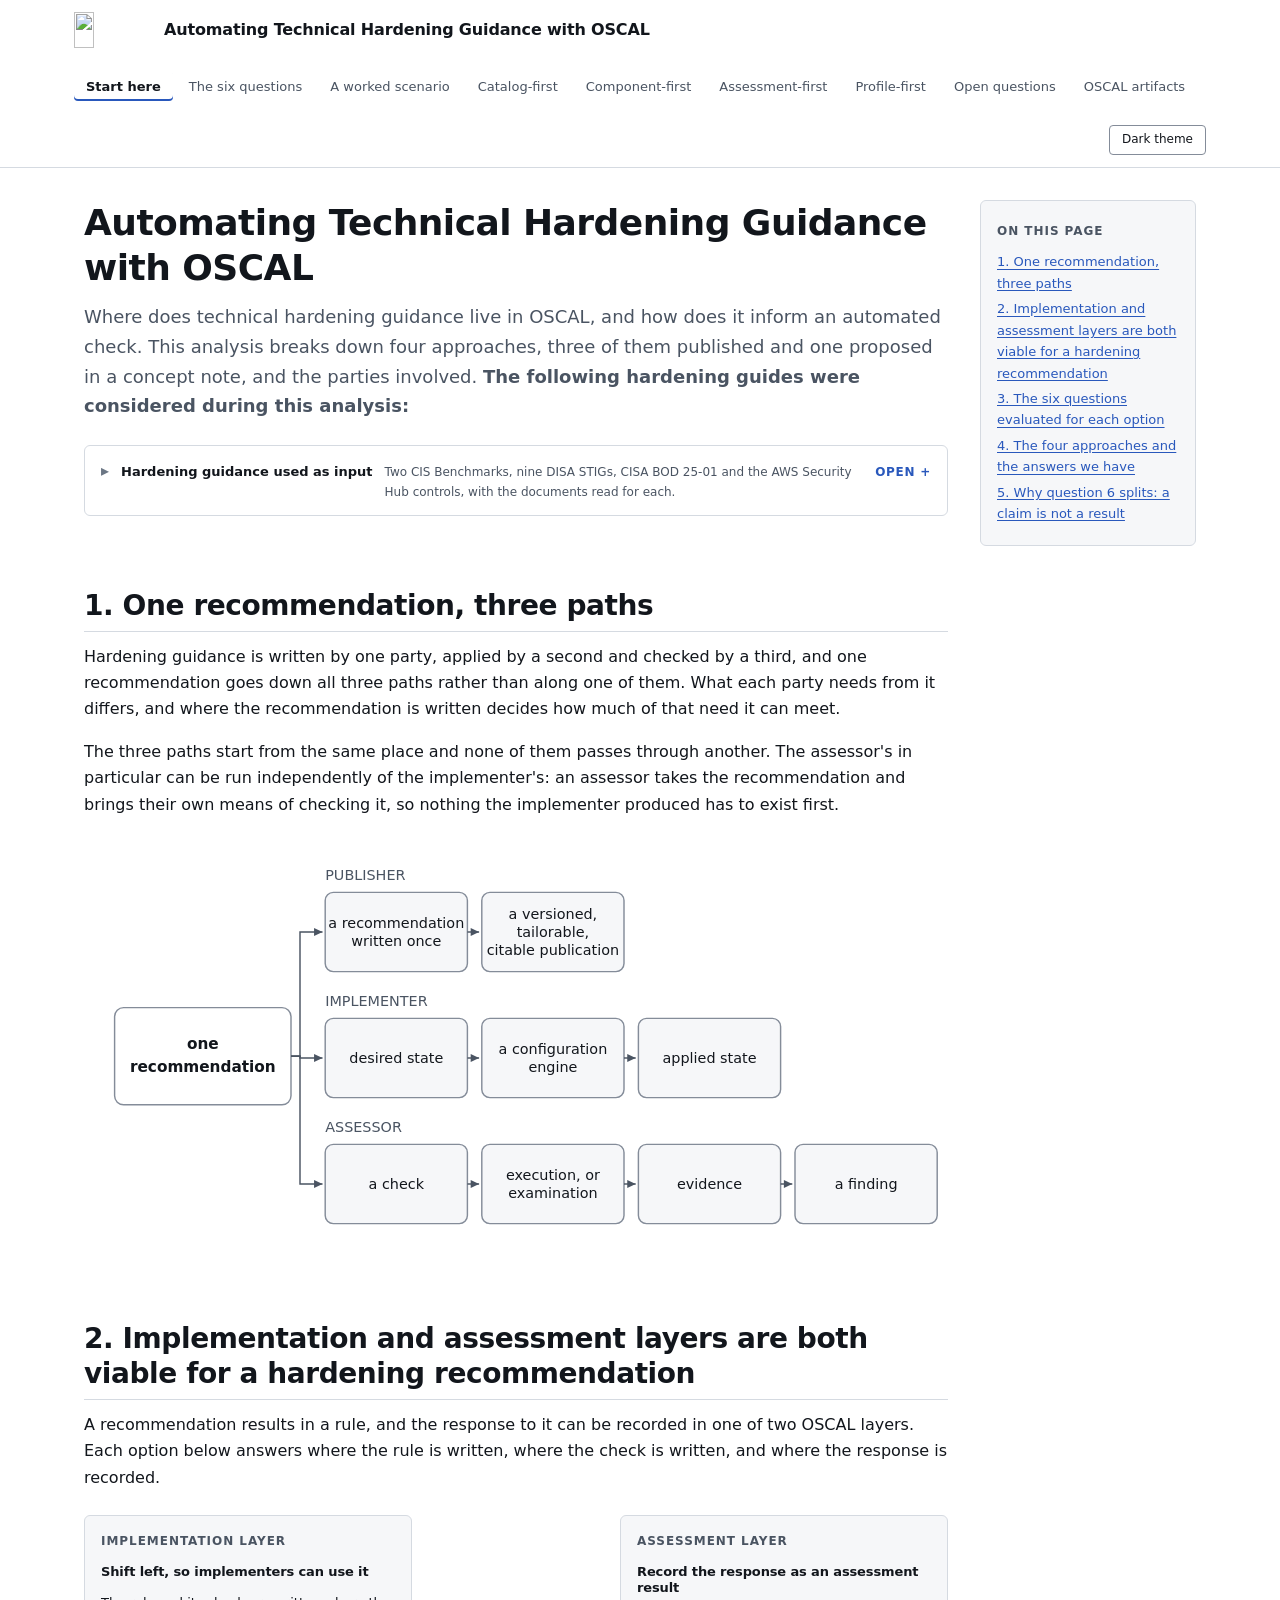
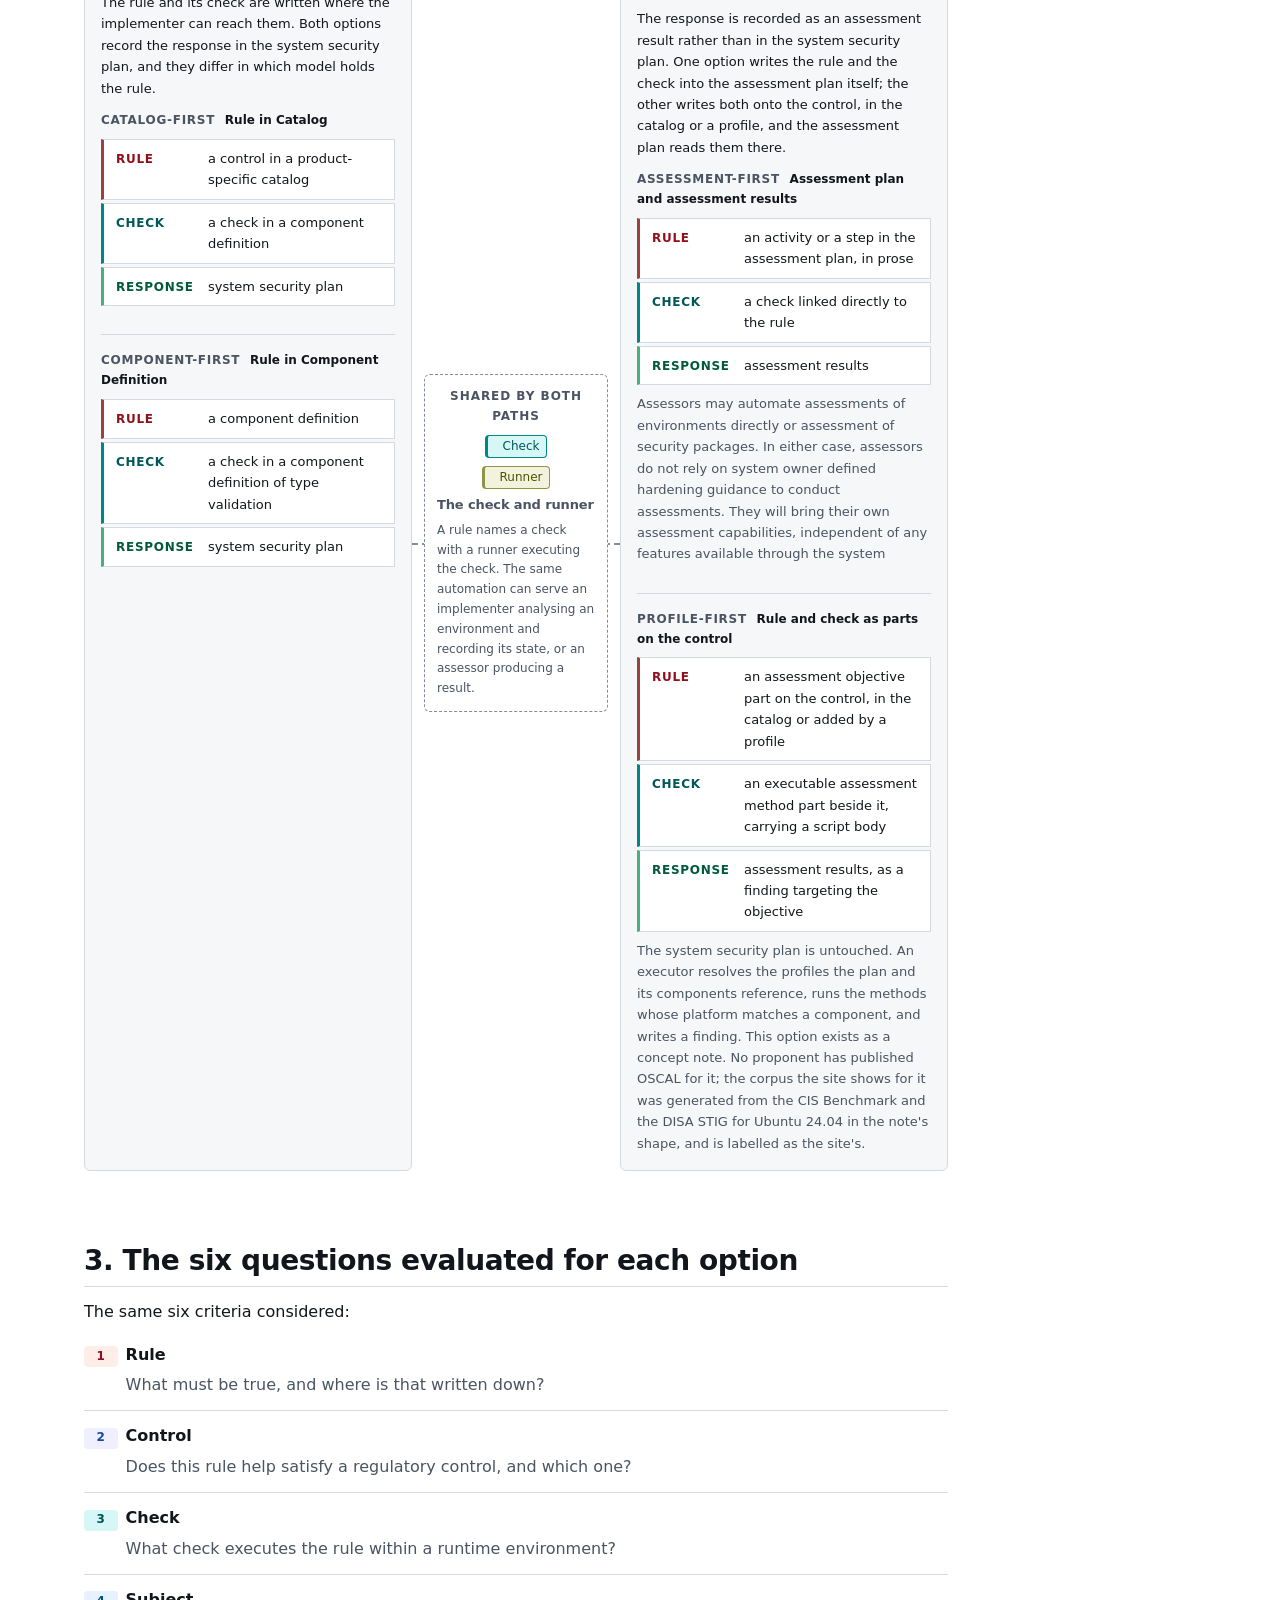
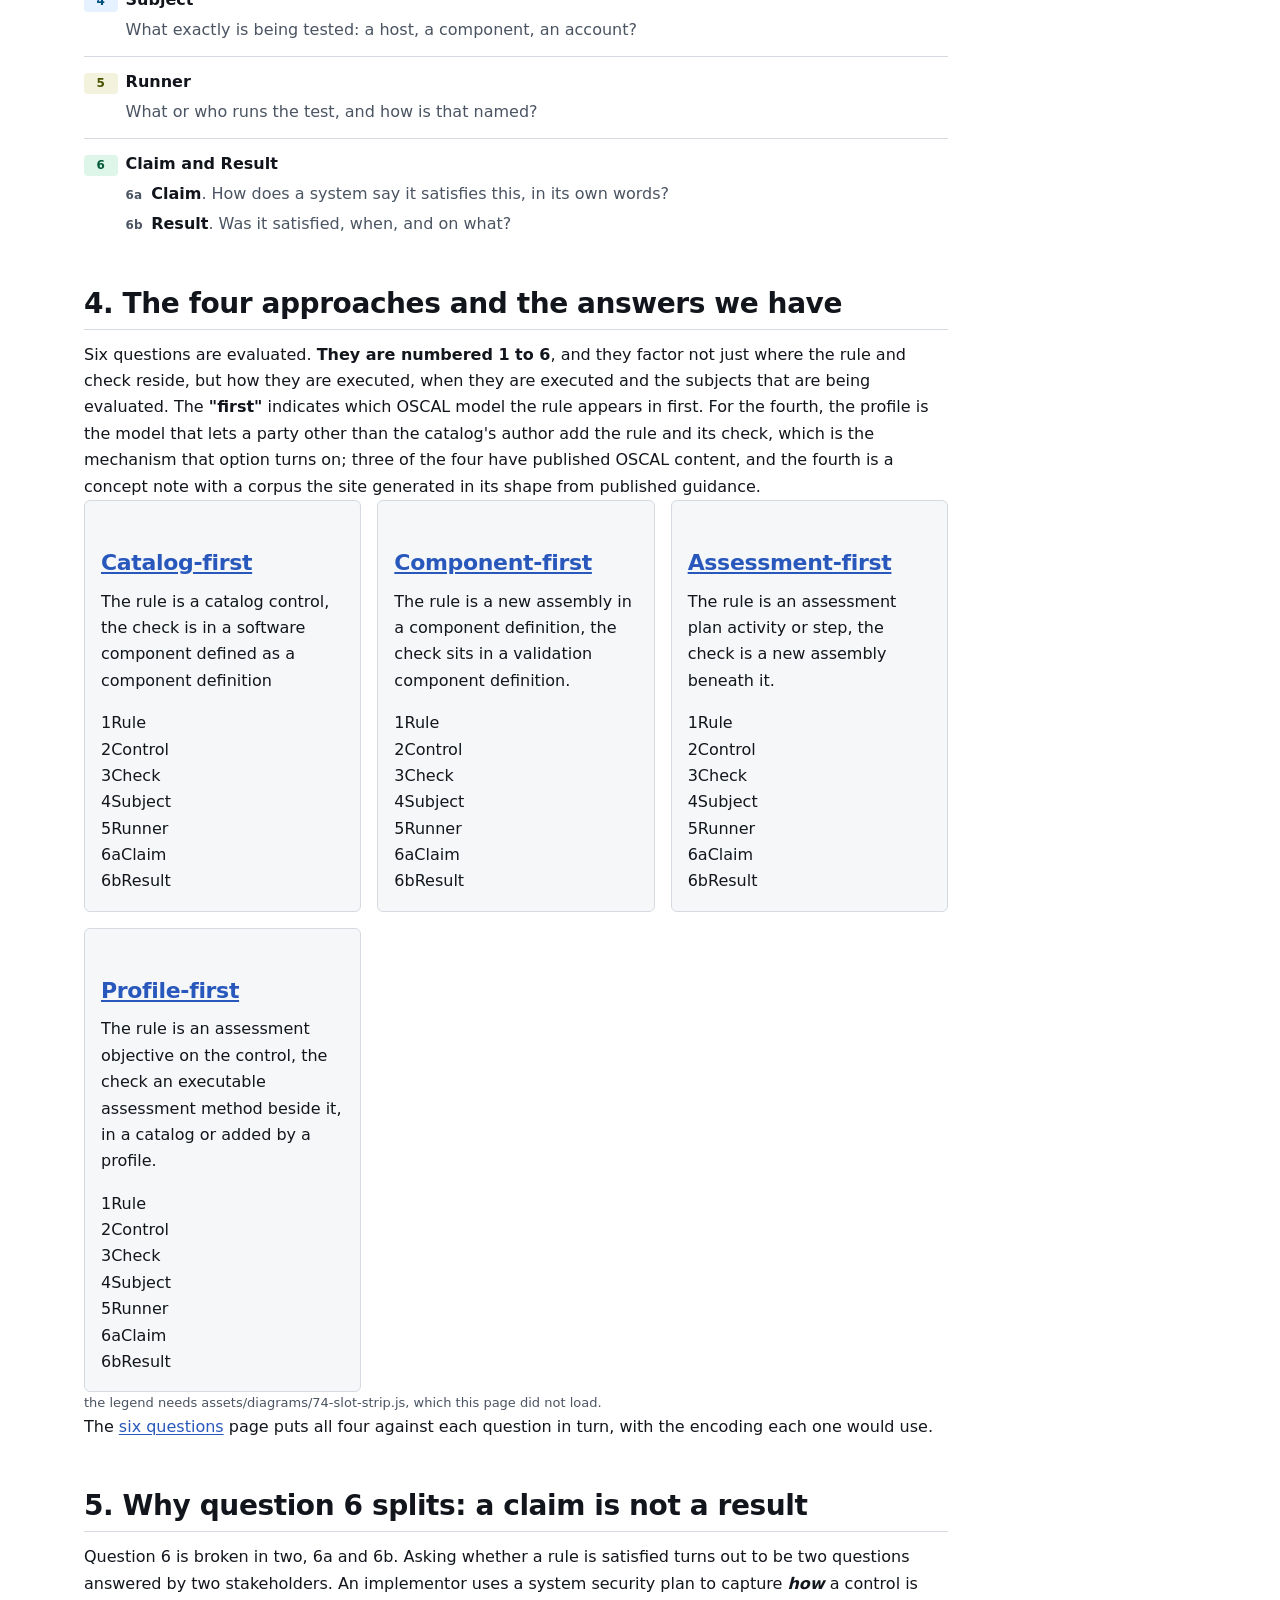
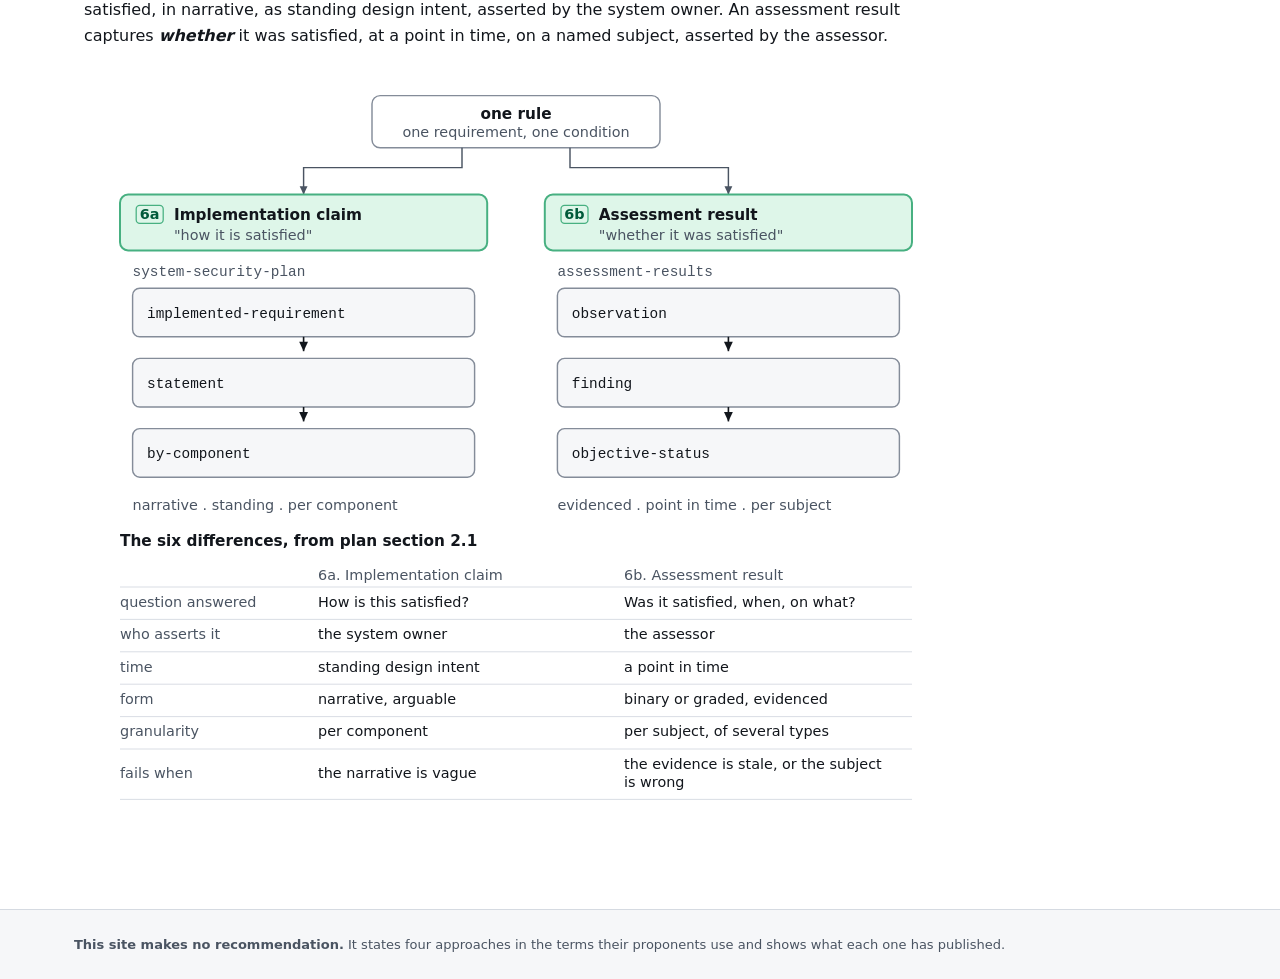
==== commit 7d469013: "Generate an OSCAL corpus for the profile-first approach The fourth approach was described from a con" ====
--- a/docs/analysis/2026-08-automating-technical-hardening-guidance/index.html
+++ b/docs/analysis/2026-08-automating-technical-hardening-guidance/index.html
@@ -182,7 +182,7 @@
         <li class="chain__row slot-6"><span class="chain__label">Response</span>
           <span class="chain__where">assessment results, as a finding targeting the objective</span></li>
       </ul>
-      <p class="option__eg">The system security plan is untouched. An executor resolves the profiles the plan and its components reference, runs the methods whose platform matches a component, and writes a finding. This option exists as a concept note and has published no OSCAL content.</p>
+      <p class="option__eg">The system security plan is untouched. An executor resolves the profiles the plan and its components reference, runs the methods whose platform matches a component, and writes a finding. This option exists as a concept note. No proponent has published OSCAL for it; the corpus the site shows for it was generated from the CIS Benchmark and the DISA STIG for Ubuntu 24.04 in the note's shape, and is labelled as the site's.</p>
     </div>
   </div>
 </div>
@@ -210,7 +210,7 @@
 <div class="tier2">
   <p>Six questions are evaluated. <strong>They are numbered 1 to 6</strong>, and they 
     factor not just where the rule and check reside, but how they are executed, when 
-    they are executed and the subjects that are being evaluated.  The <strong>"first"</strong> indicates which OSCAL model the rule appears in first. For the fourth, the profile is the model that lets a party other than the catalog's author add the rule and its check, which is the mechanism that option turns on; three of the four have published OSCAL content and the fourth is a concept note.</p>
+    they are executed and the subjects that are being evaluated.  The <strong>"first"</strong> indicates which OSCAL model the rule appears in first. For the fourth, the profile is the model that lets a party other than the catalog's author add the rule and its check, which is the mechanism that option turns on; three of the four have published OSCAL content, and the fourth is a concept note with a corpus the site generated in its shape from published guidance.</p>
 </div>
 
 <div data-approach-cards>
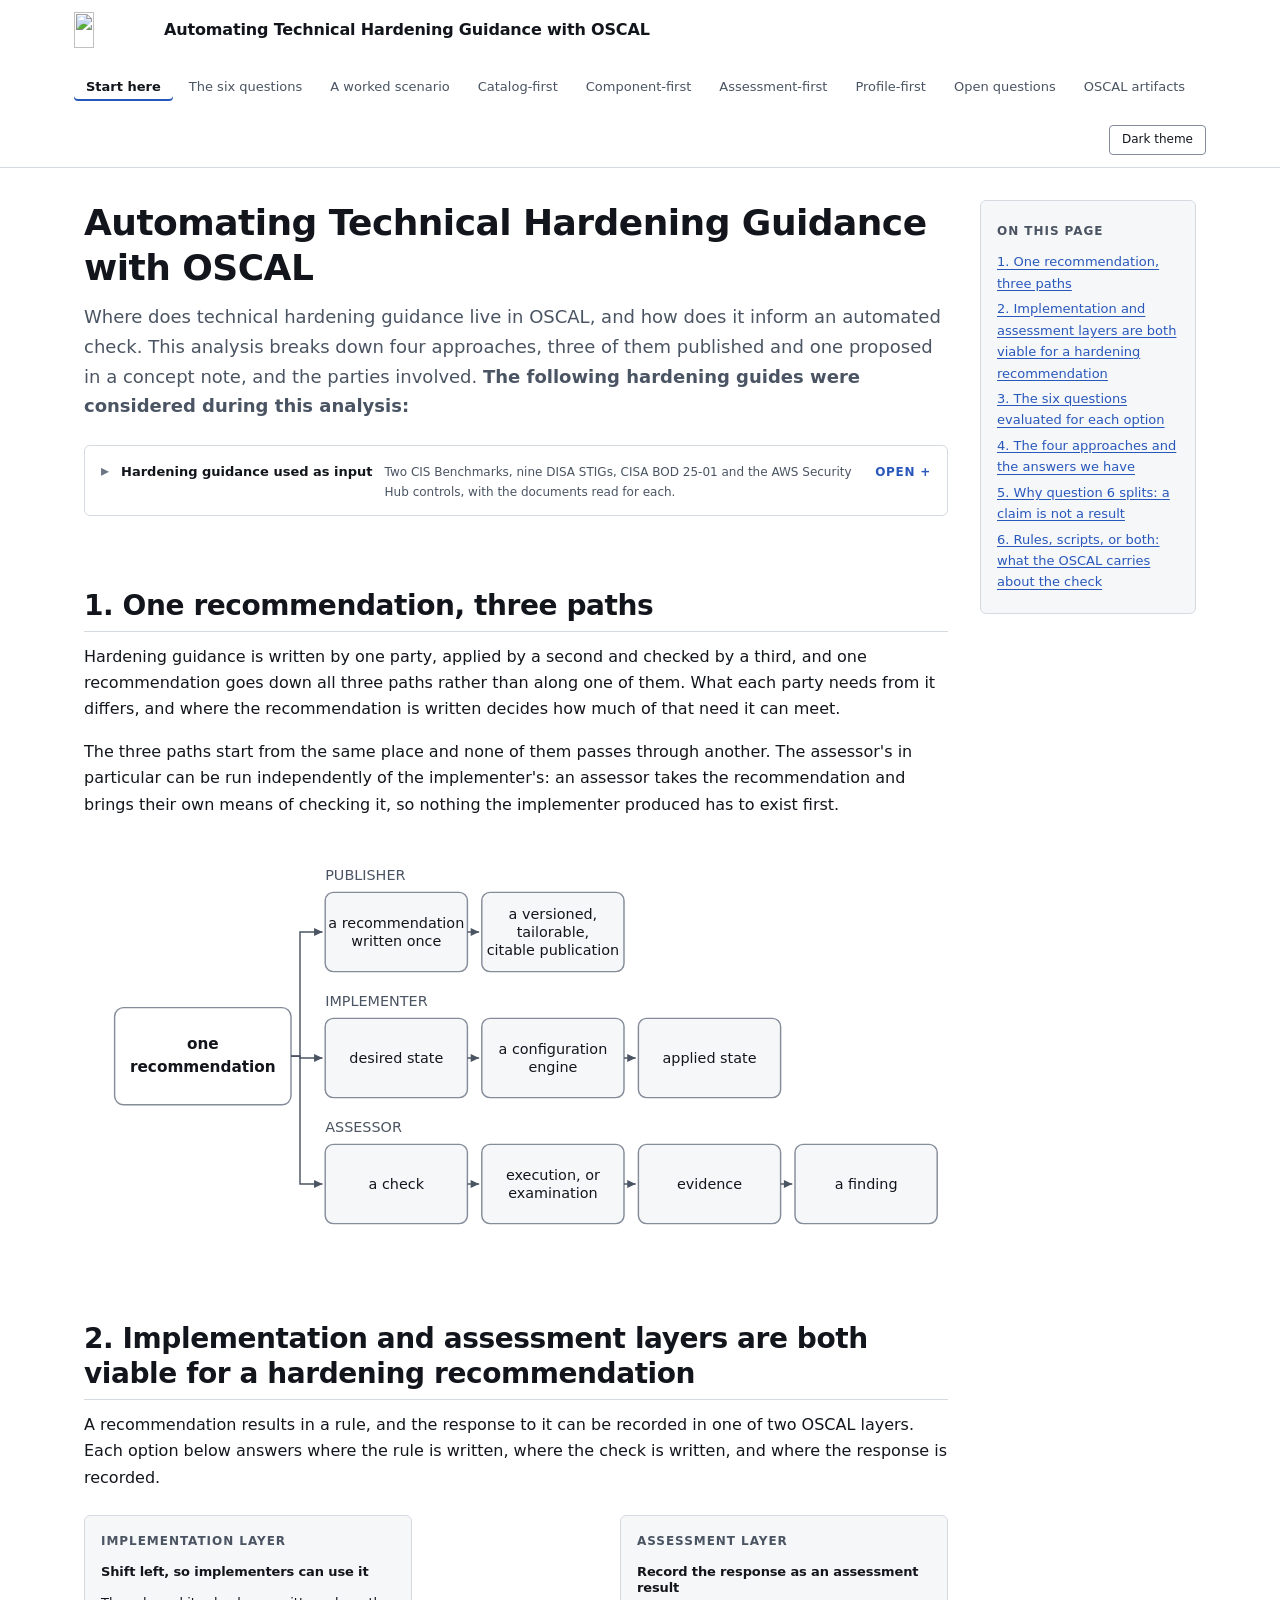
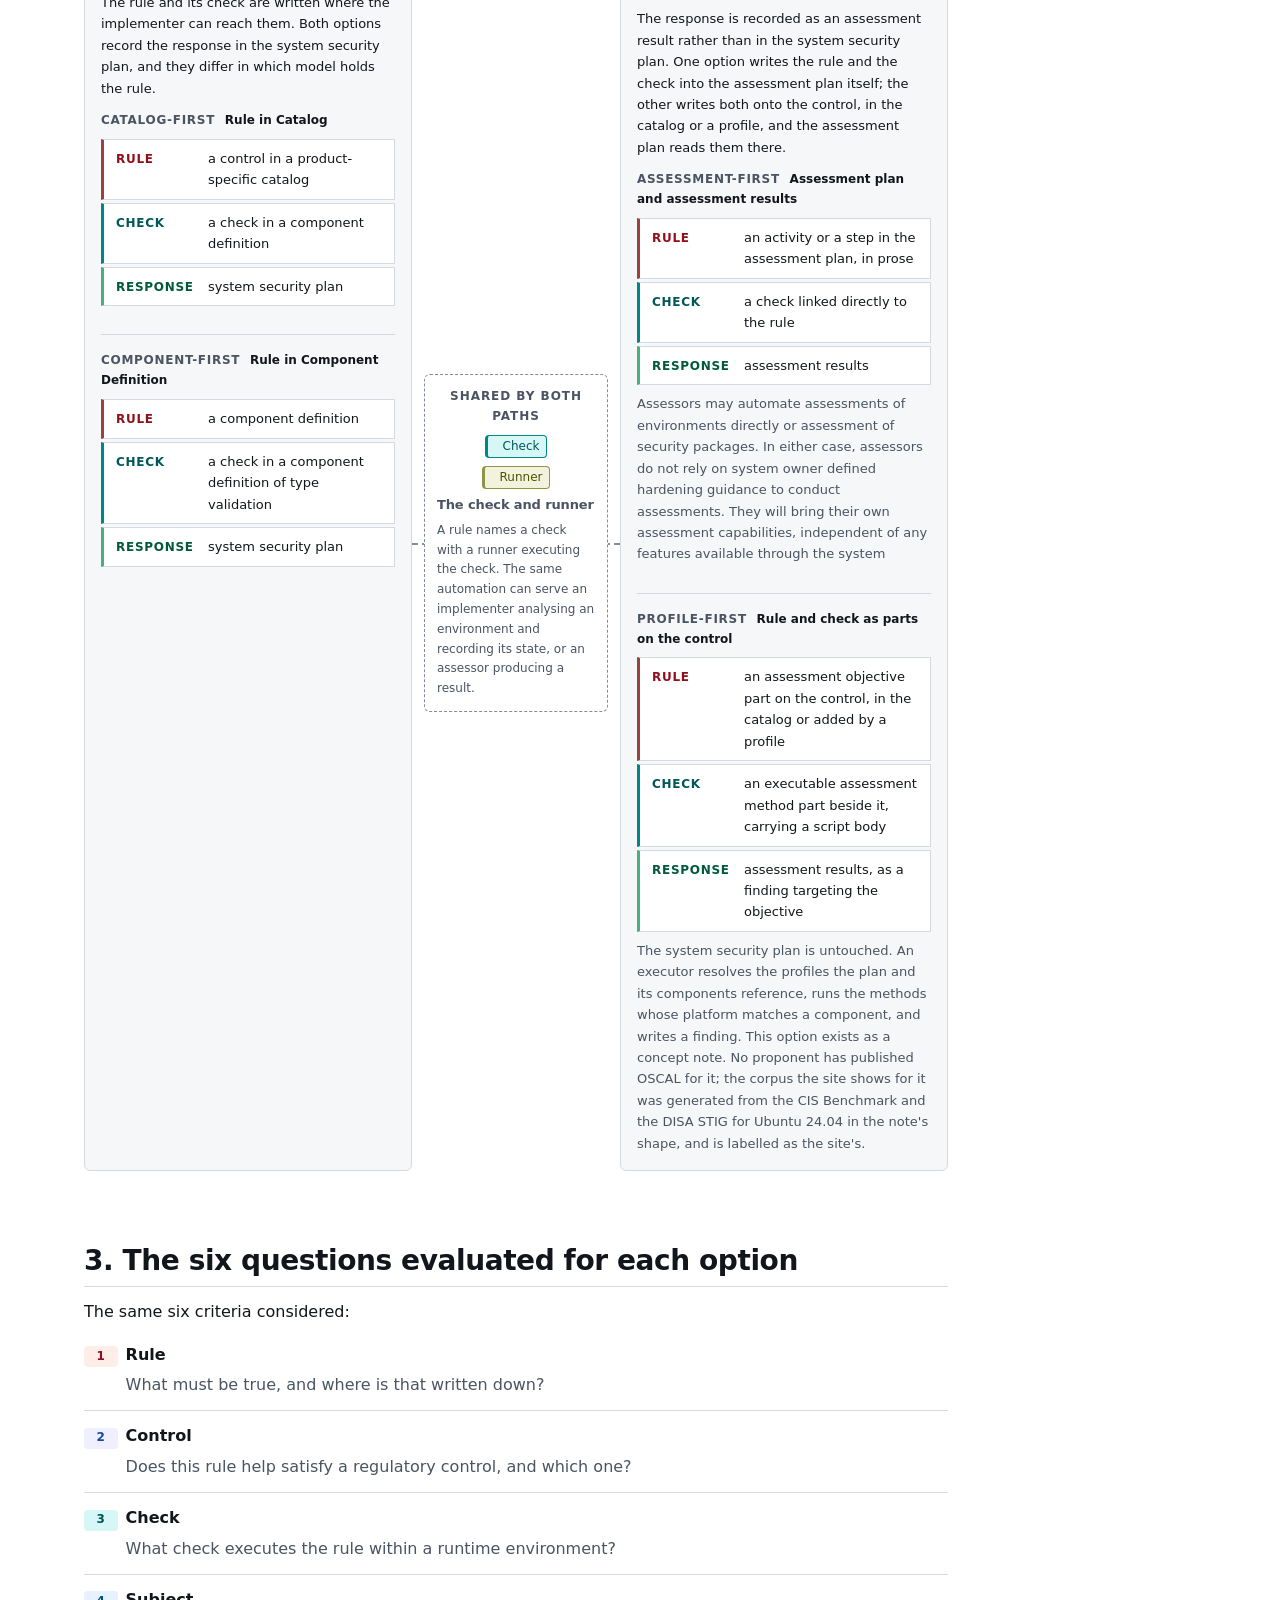
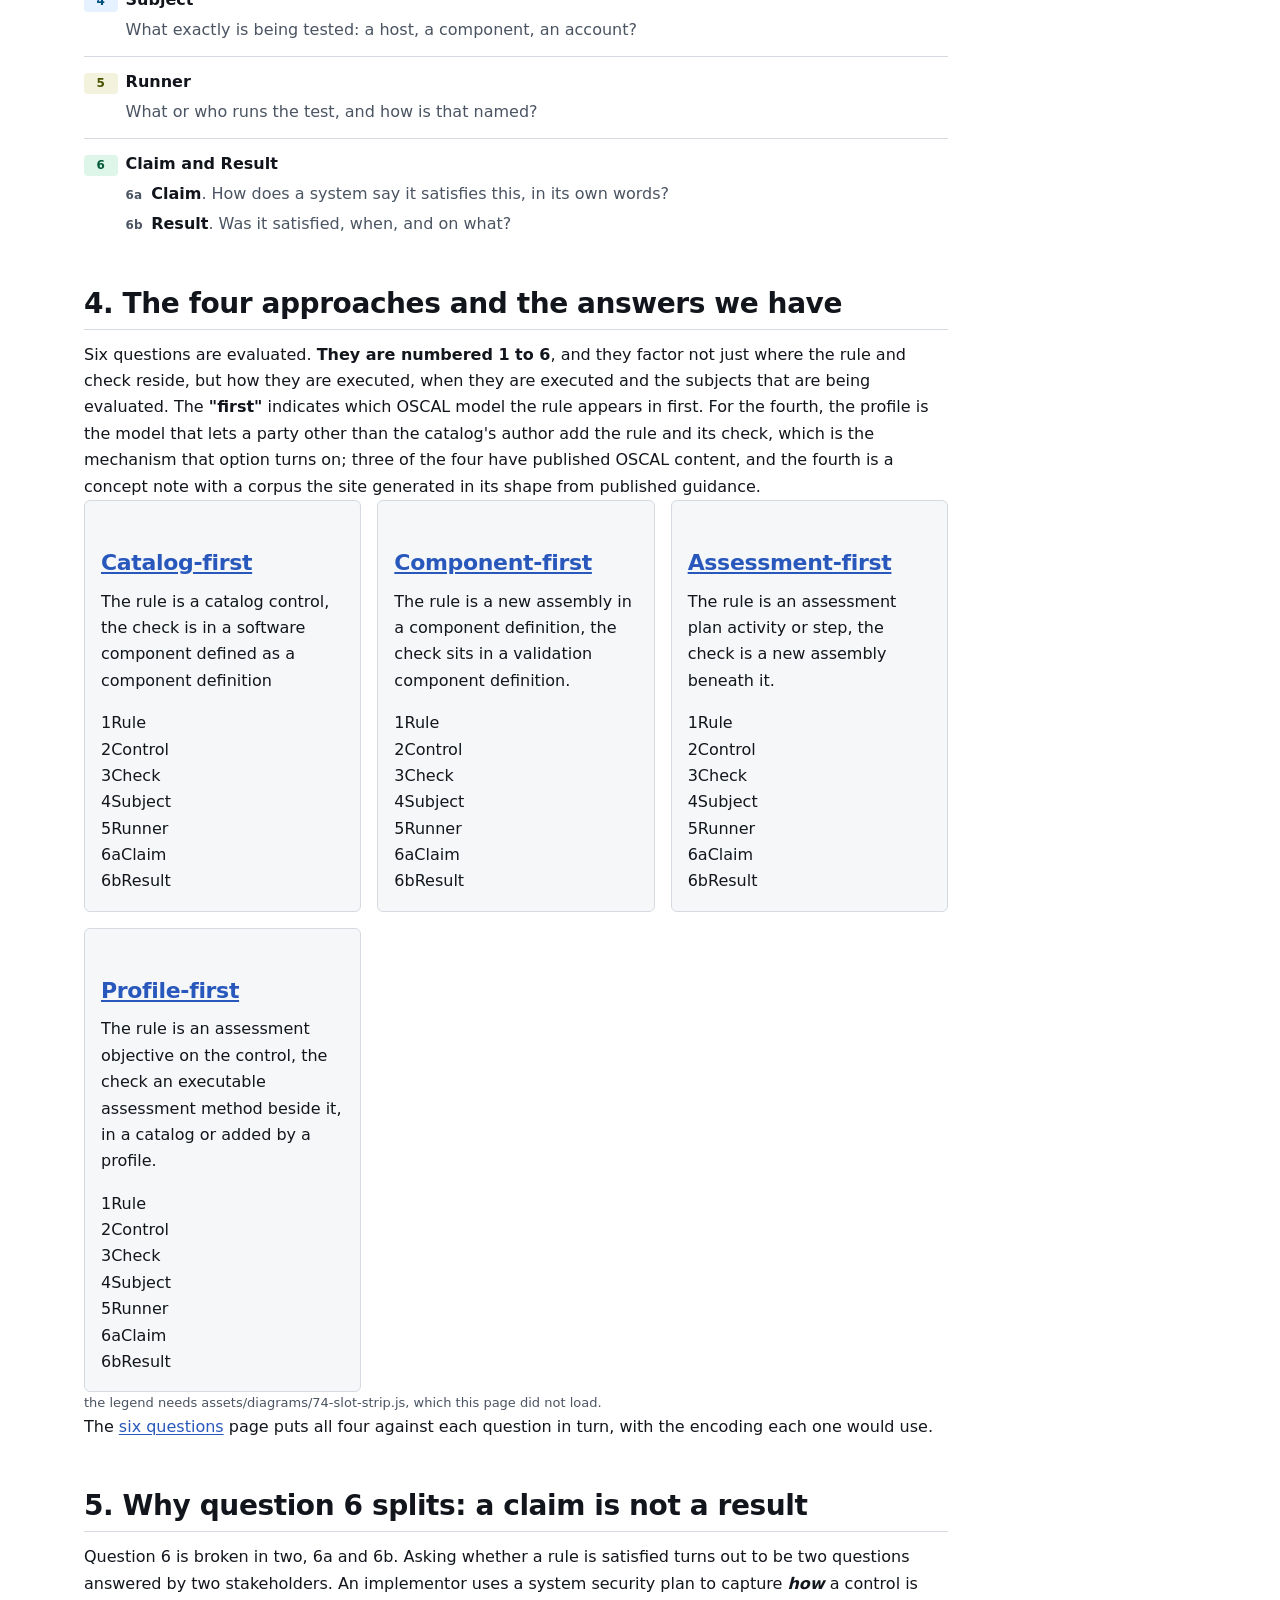
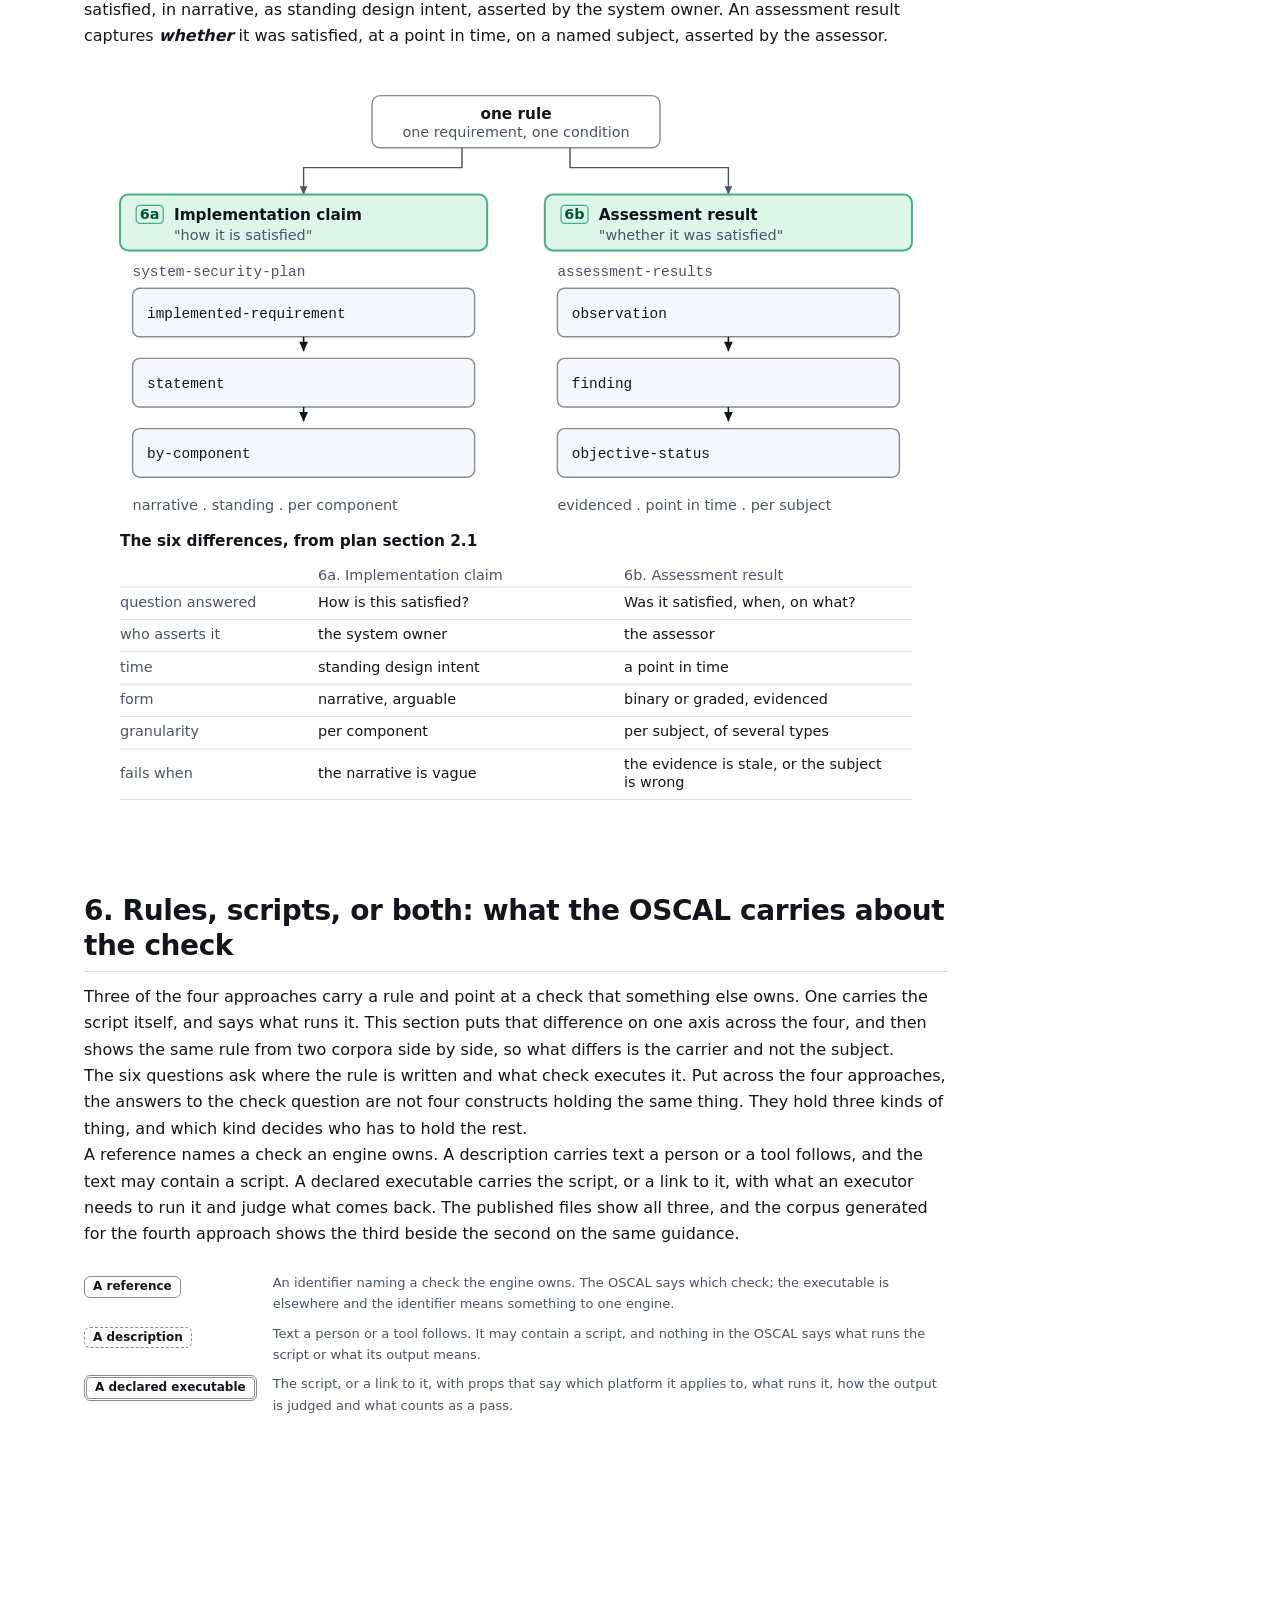
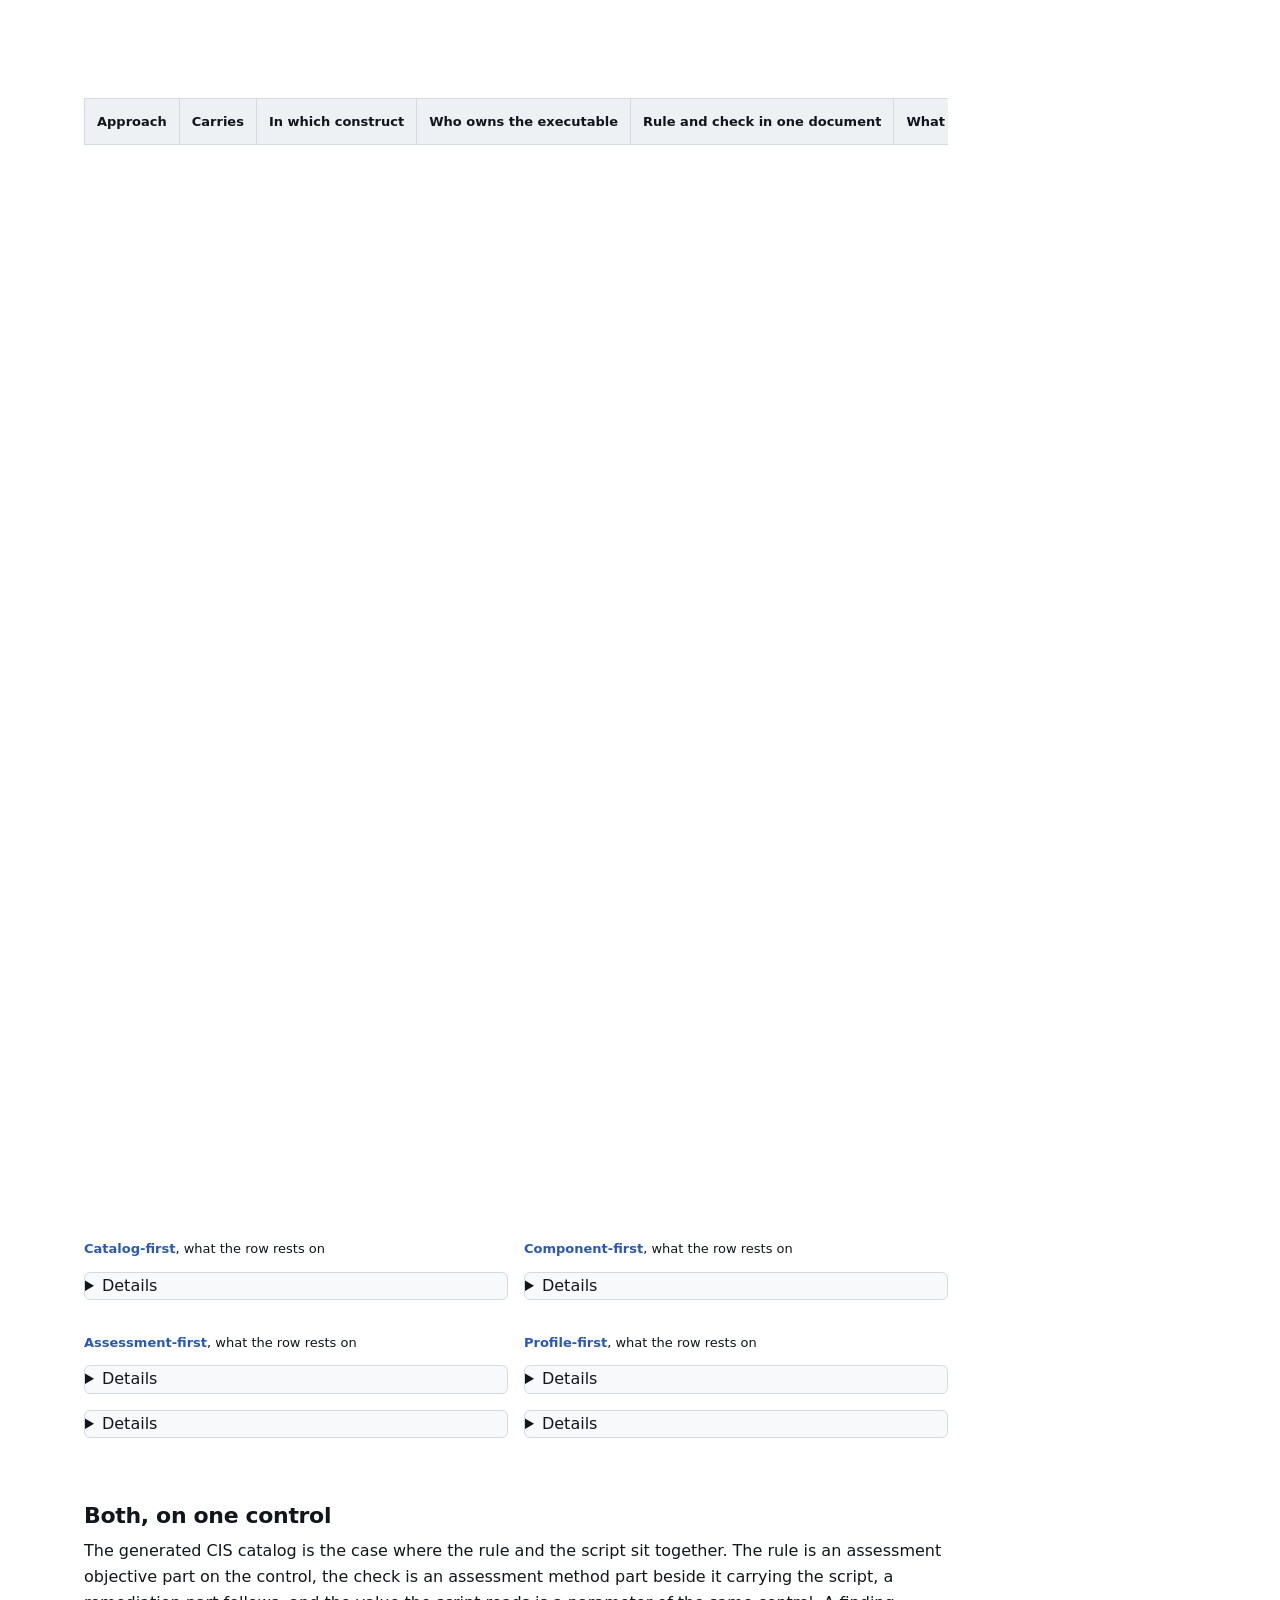
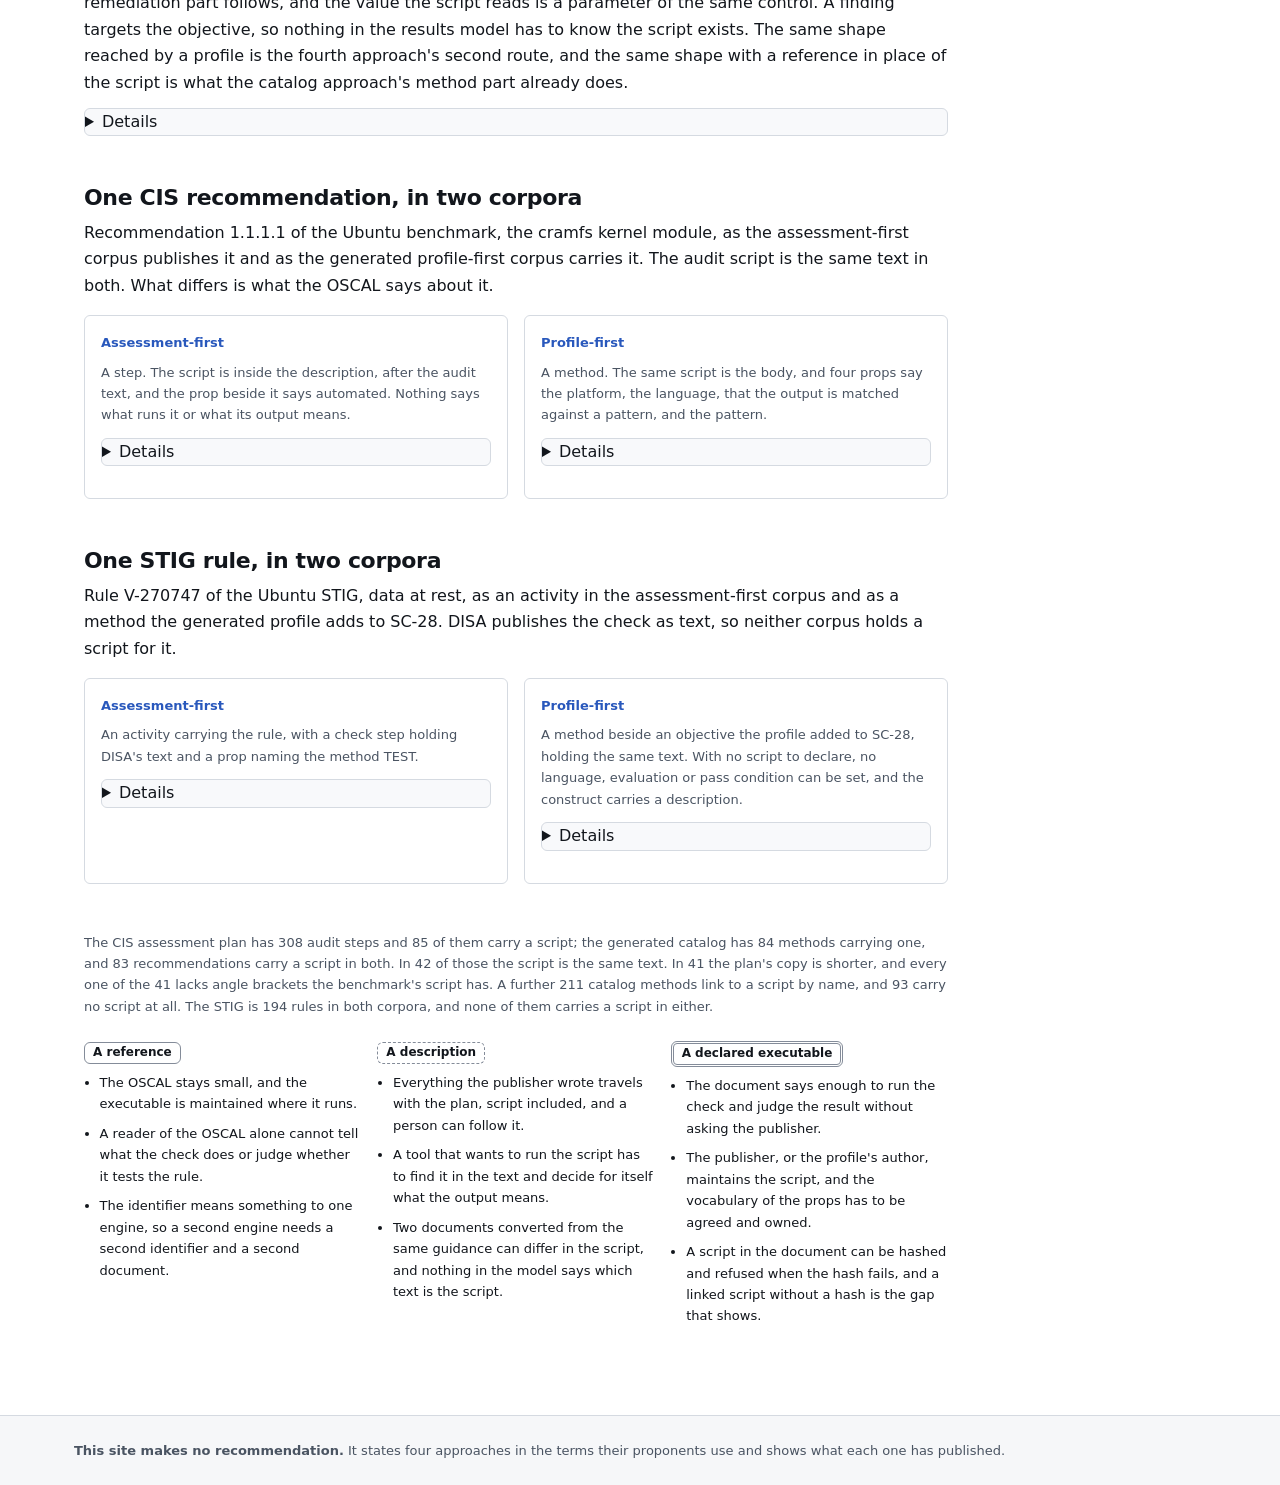
==== commit cc92b3b2: "Add the check axis: what each approach's OSCAL carries about the check The site compared the four ap" ====
--- a/docs/analysis/2026-08-automating-technical-hardening-guidance/index.html
+++ b/docs/analysis/2026-08-automating-technical-hardening-guidance/index.html
@@ -69,6 +69,7 @@
     <li><a href="#six-questions">3. The six questions evaluated for each option</a></li>
     <li><a href="#approaches">4. The four approaches and the answers we have</a></li>
     <li><a href="#satisfaction">5. Why question 6 splits: a claim is not a result</a></li>
+    <li><a href="#carrier">6. Rules, scripts, or both: what the OSCAL carries about the check</a></li>
   </ol>
 </nav>
 
@@ -248,6 +249,24 @@
 </figure>
 </section>
 
+<!-- ==================================================================== 6 -->
+
+<section id="carrier" class="wide">
+<h2>6. Rules, scripts, or both: what the OSCAL carries about the check</h2>
+
+<div class="tier2">
+  <p>Three of the four approaches carry a rule and point at a check that
+     something else owns. One carries the script itself, and says what runs it.
+     This section puts that difference on one axis across the four, and then
+     shows the same rule from two corpora side by side, so what differs is the
+     carrier and not the subject.</p>
+</div>
+
+<div data-check-carrier>
+  <p class="small muted">The axis loads from data/check-carrier.json.</p>
+</div>
+</section>
+
 </main>
 
 <footer class="site-footer">
--- a/docs/analysis/2026-08-automating-technical-hardening-guidance/assets/site.css
+++ b/docs/analysis/2026-08-automating-technical-hardening-guidance/assets/site.css
@@ -1988,3 +1988,35 @@
    lists have to start level. */
 .card:has(.answers) { display: flex; flex-direction: column; }
 .card:has(.answers) .answers { margin-top: auto; }
+
+/* --- .carrier : the check axis on the start page ---------------------------
+   Three kinds of thing an OSCAL document carries about a check, tabled across
+   the four approaches, then the same rule from two corpora side by side. The
+   kind badges are outlined rather than filled so the three read as categories
+   and not as verdicts, and no kind takes an approach colour. */
+.carrier-kinds { display: grid; gap: var(--s2) var(--s4); grid-template-columns: max-content 1fr; margin-block: var(--s5); max-width: var(--measure-wide, 72rem); }
+.carrier-kinds dt { margin: 0; }
+.carrier-kinds dd { margin: 0; font-size: var(--fs-sm); color: var(--text-muted); }
+.carrier-kind {
+  display: inline-block; border: 1px solid var(--border-strong); border-radius: var(--radius);
+  padding: 0 var(--s2); font-size: var(--fs-xs); font-weight: 650; white-space: nowrap;
+  color: var(--text); background: var(--bg);
+}
+.carrier-kind--executable { border-style: double; border-width: 3px; padding-block: 0; }
+.carrier-kind--description { border-style: dashed; }
+.carrier.matrix { min-width: 900px; }
+.carrier.matrix td { font-size: var(--fs-sm); }
+.carrier__approach { font-weight: 650; text-decoration: none; }
+.carrier__approach:hover, .carrier__approach:focus-visible { text-decoration: underline; }
+.carrier-extracts { display: grid; gap: var(--s4); grid-template-columns: repeat(auto-fit, minmax(300px, 1fr)); margin-block: var(--s5); }
+.carrier-extracts__label, .carrier-pair__label, .carrier-consequences__label { margin: 0 0 var(--s2); font-size: var(--fs-sm); }
+.carrier-extracts .snippet, .carrier-pair .snippet, .carrier-fusion .snippet { margin-top: var(--s3); }
+.carrier-fusion, .carrier-pair { margin-block: var(--s7); }
+.carrier-fusion > p, .carrier-pair > p { max-width: var(--measure); }
+.carrier-pair__sides { display: grid; gap: var(--s4); grid-template-columns: repeat(auto-fit, minmax(320px, 1fr)); margin-top: var(--s4); }
+.carrier-pair__side { border: 1px solid var(--border); border-radius: var(--radius); padding: var(--s4); background: var(--bg); min-width: 0; }
+.carrier-pair__says { margin: 0; font-size: var(--fs-sm); color: var(--text-muted); }
+.carrier-figures { max-width: var(--measure); font-size: var(--fs-sm); color: var(--text-muted); }
+.carrier-consequences { display: grid; gap: var(--s4); grid-template-columns: repeat(auto-fit, minmax(260px, 1fr)); margin-block: var(--s5); }
+.carrier-consequences__kind ul { margin: 0; padding-left: 1.2em; font-size: var(--fs-sm); }
+.carrier-consequences__kind li + li { margin-top: var(--s2); }
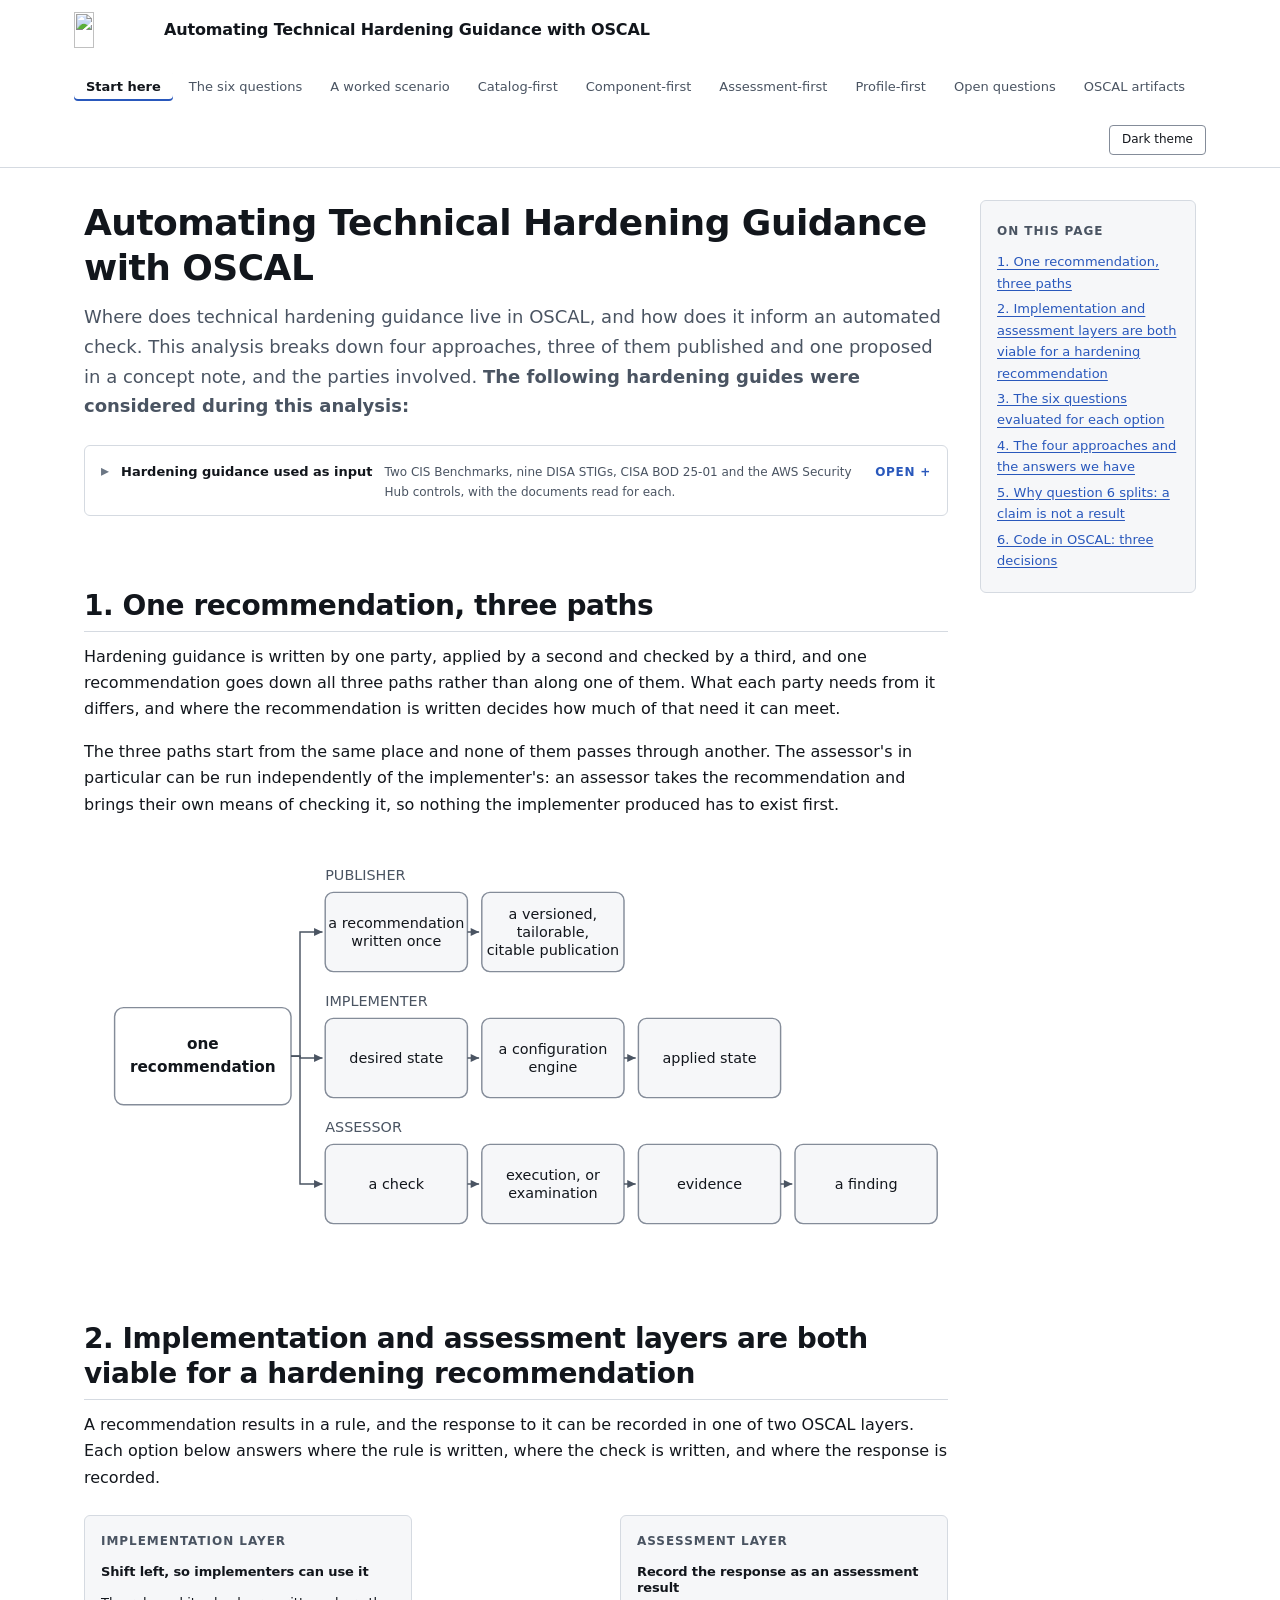
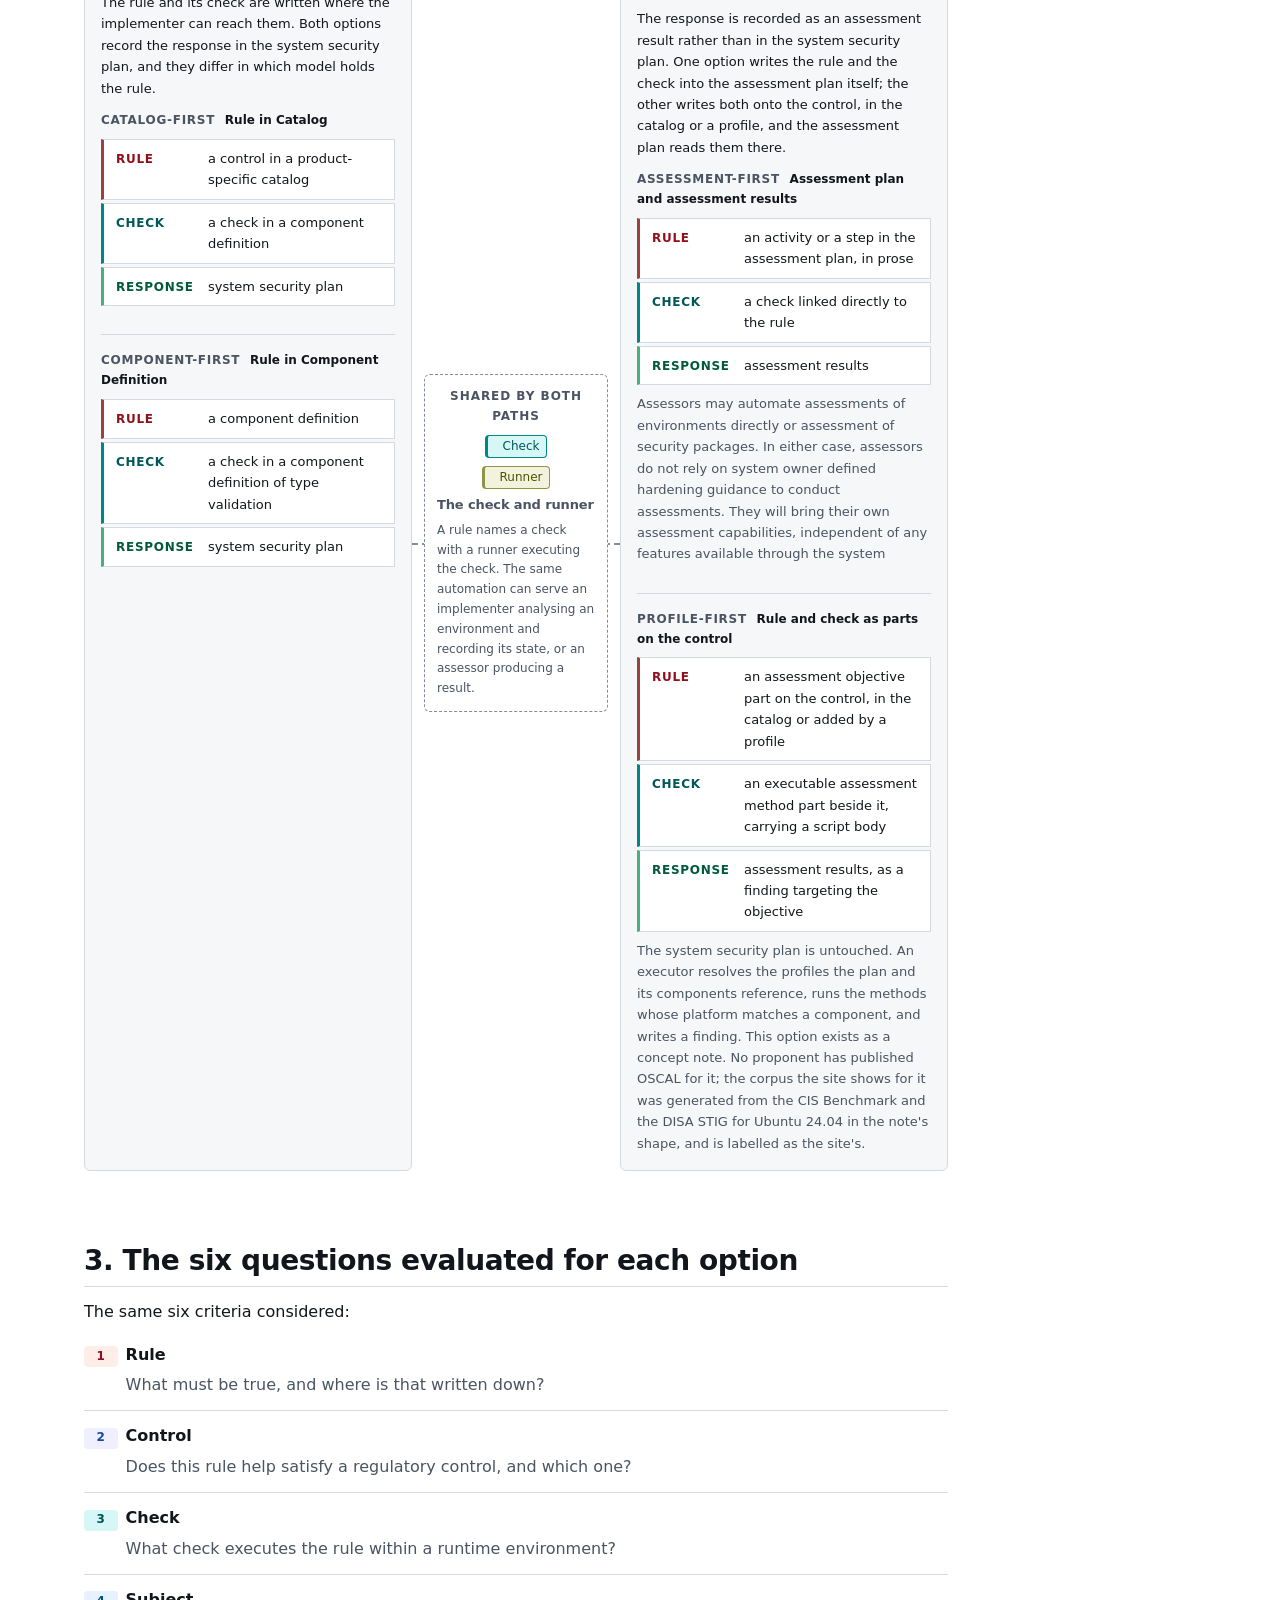
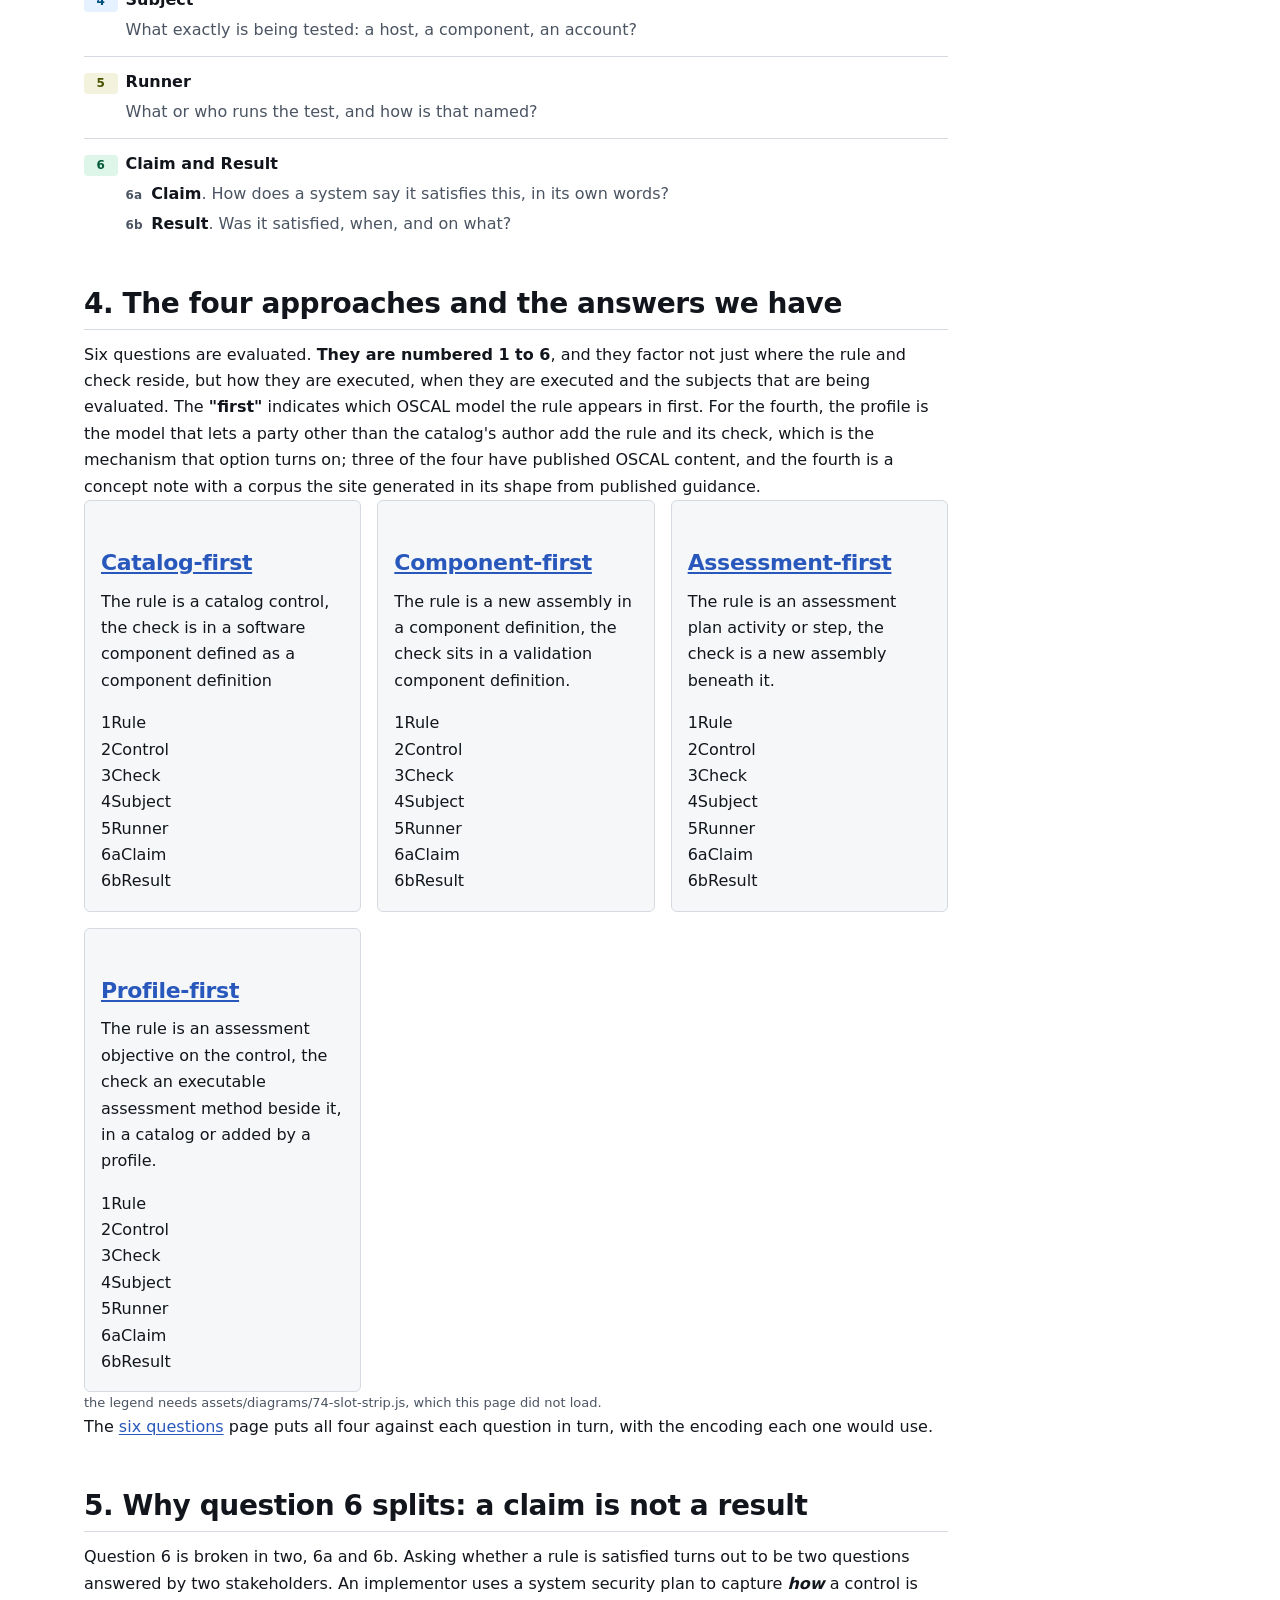
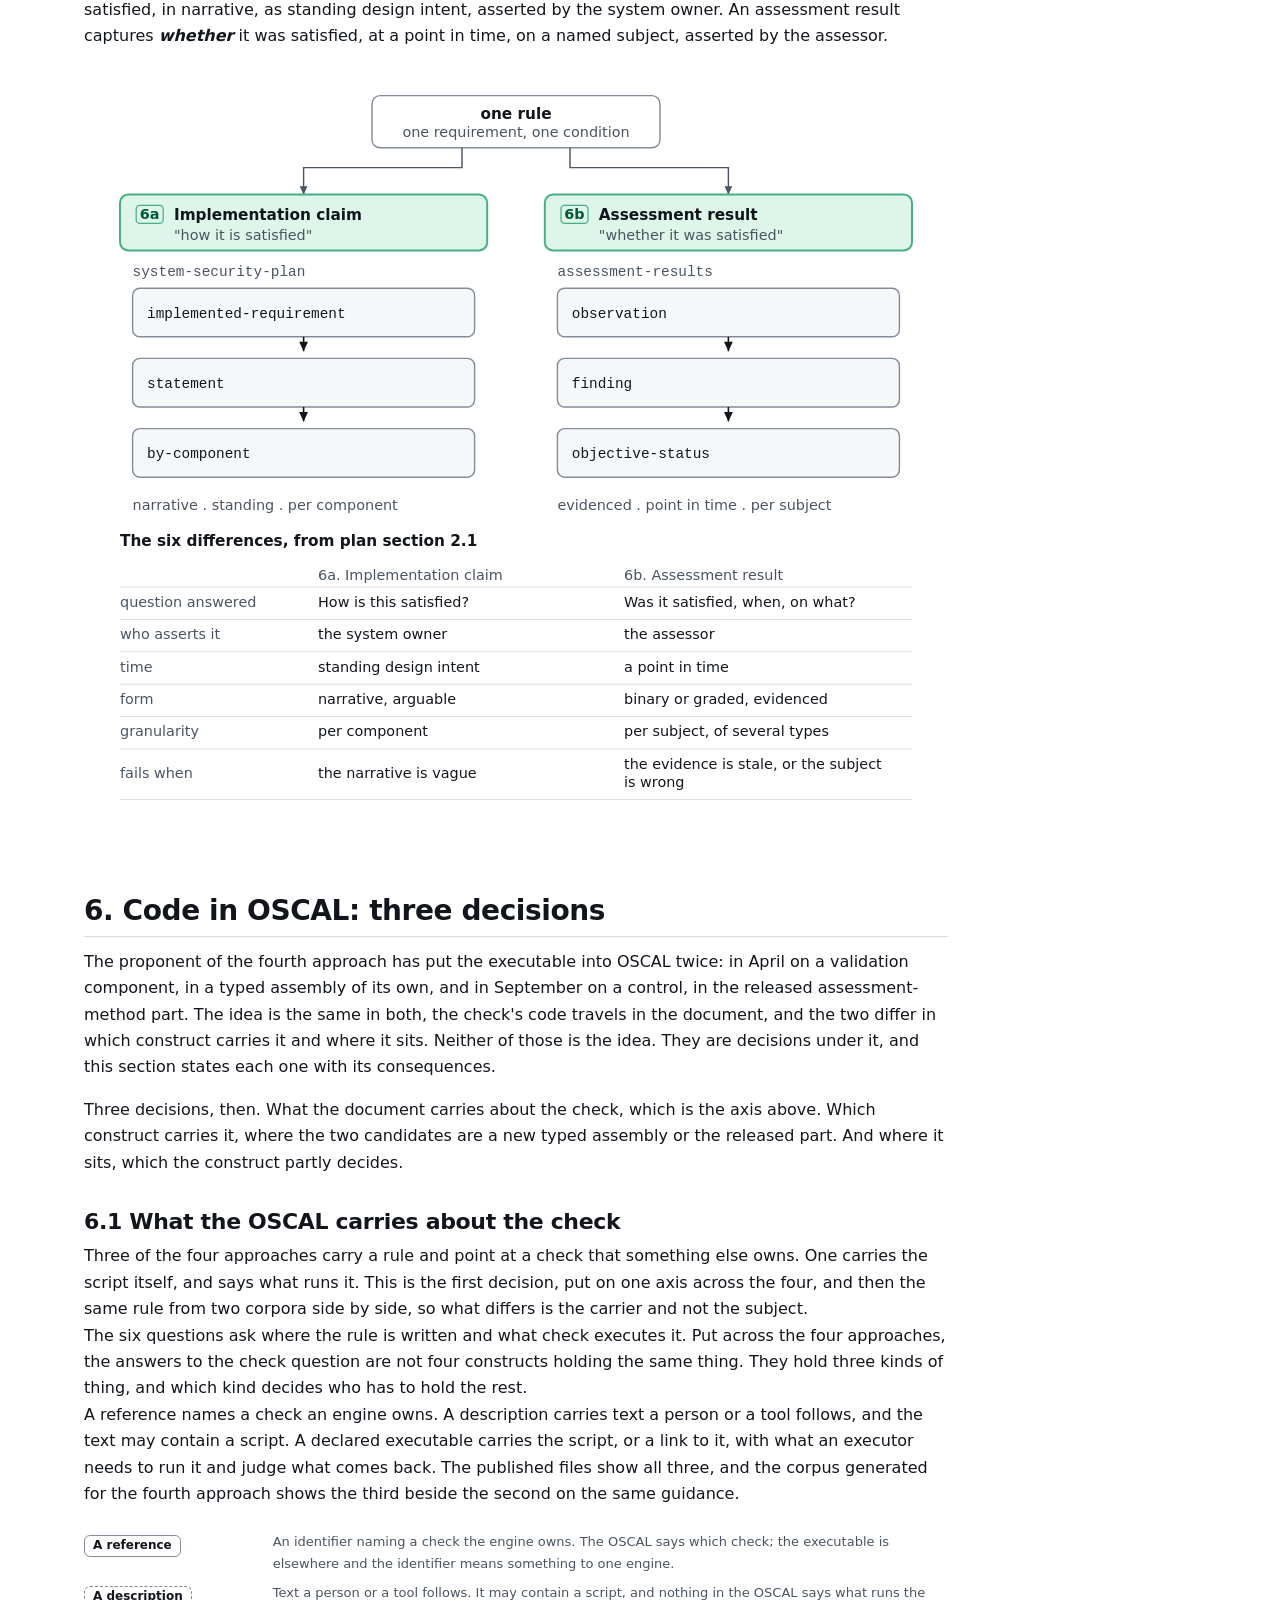
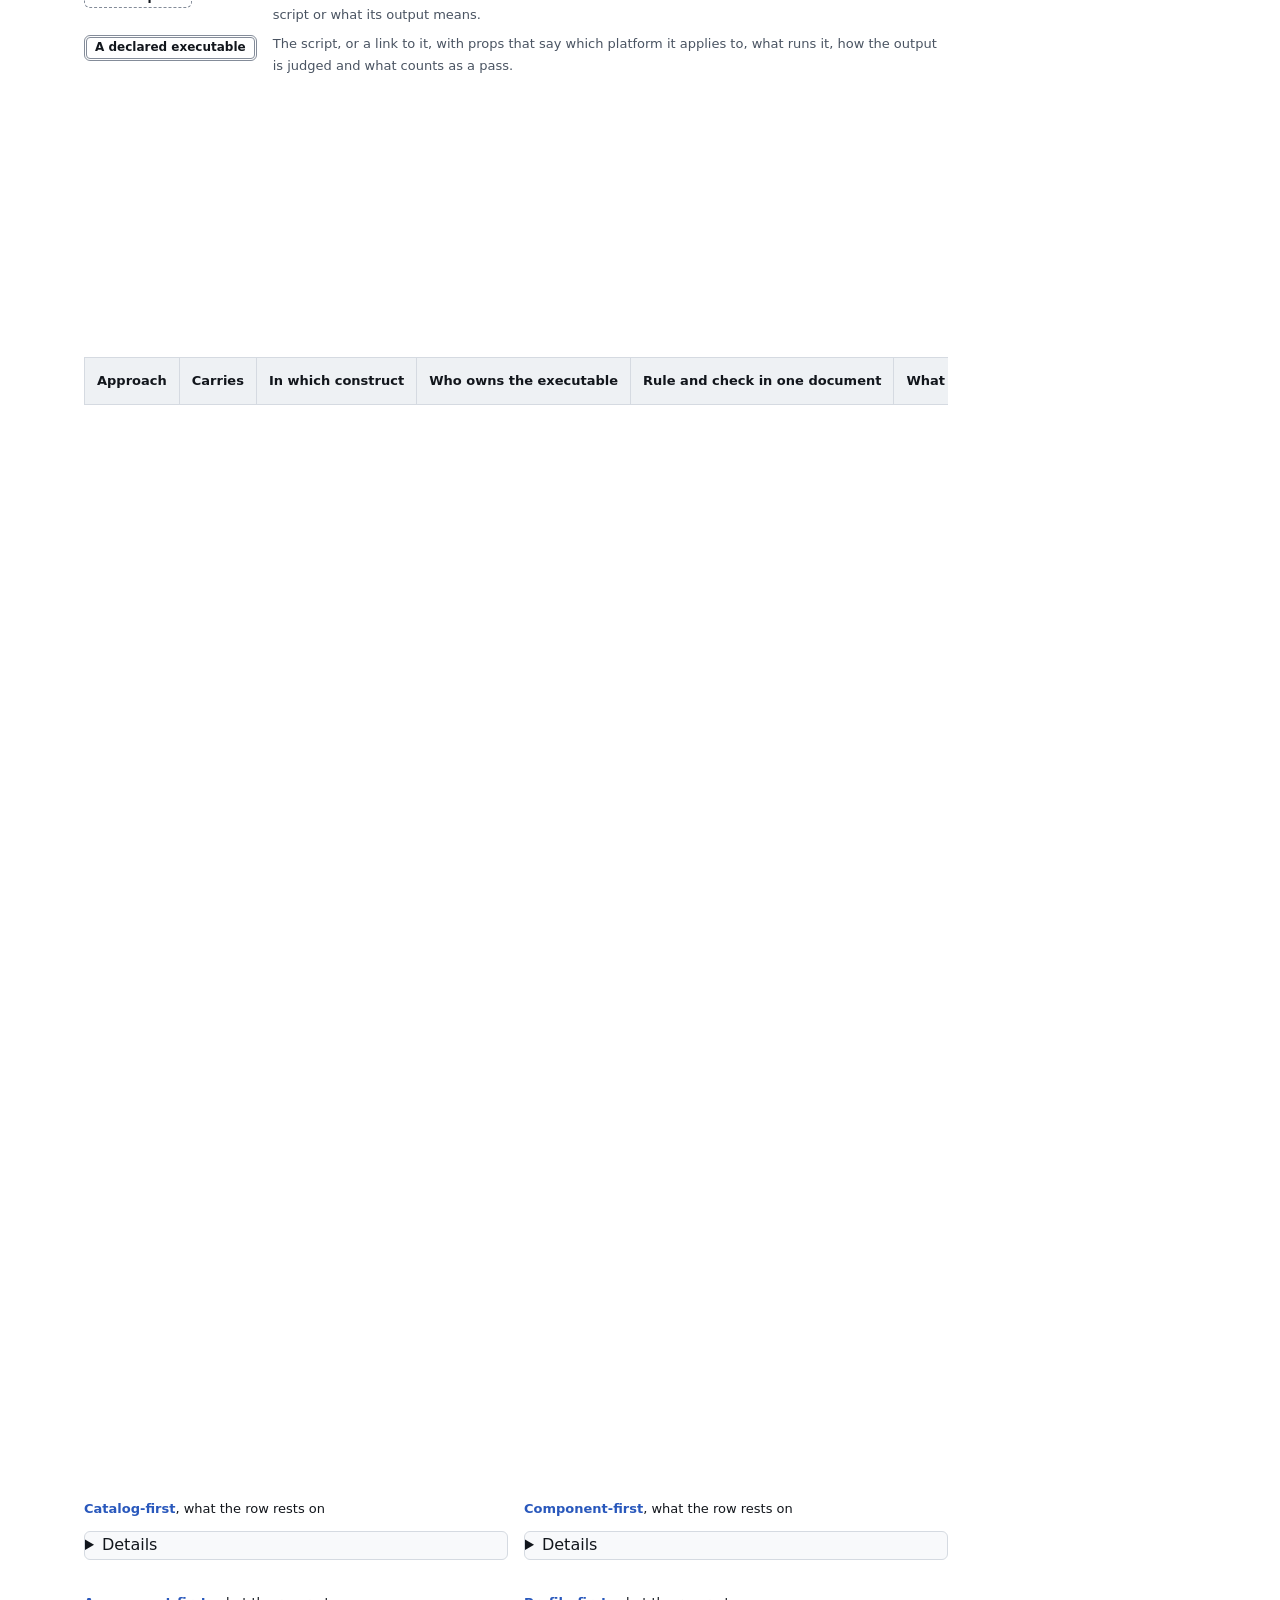
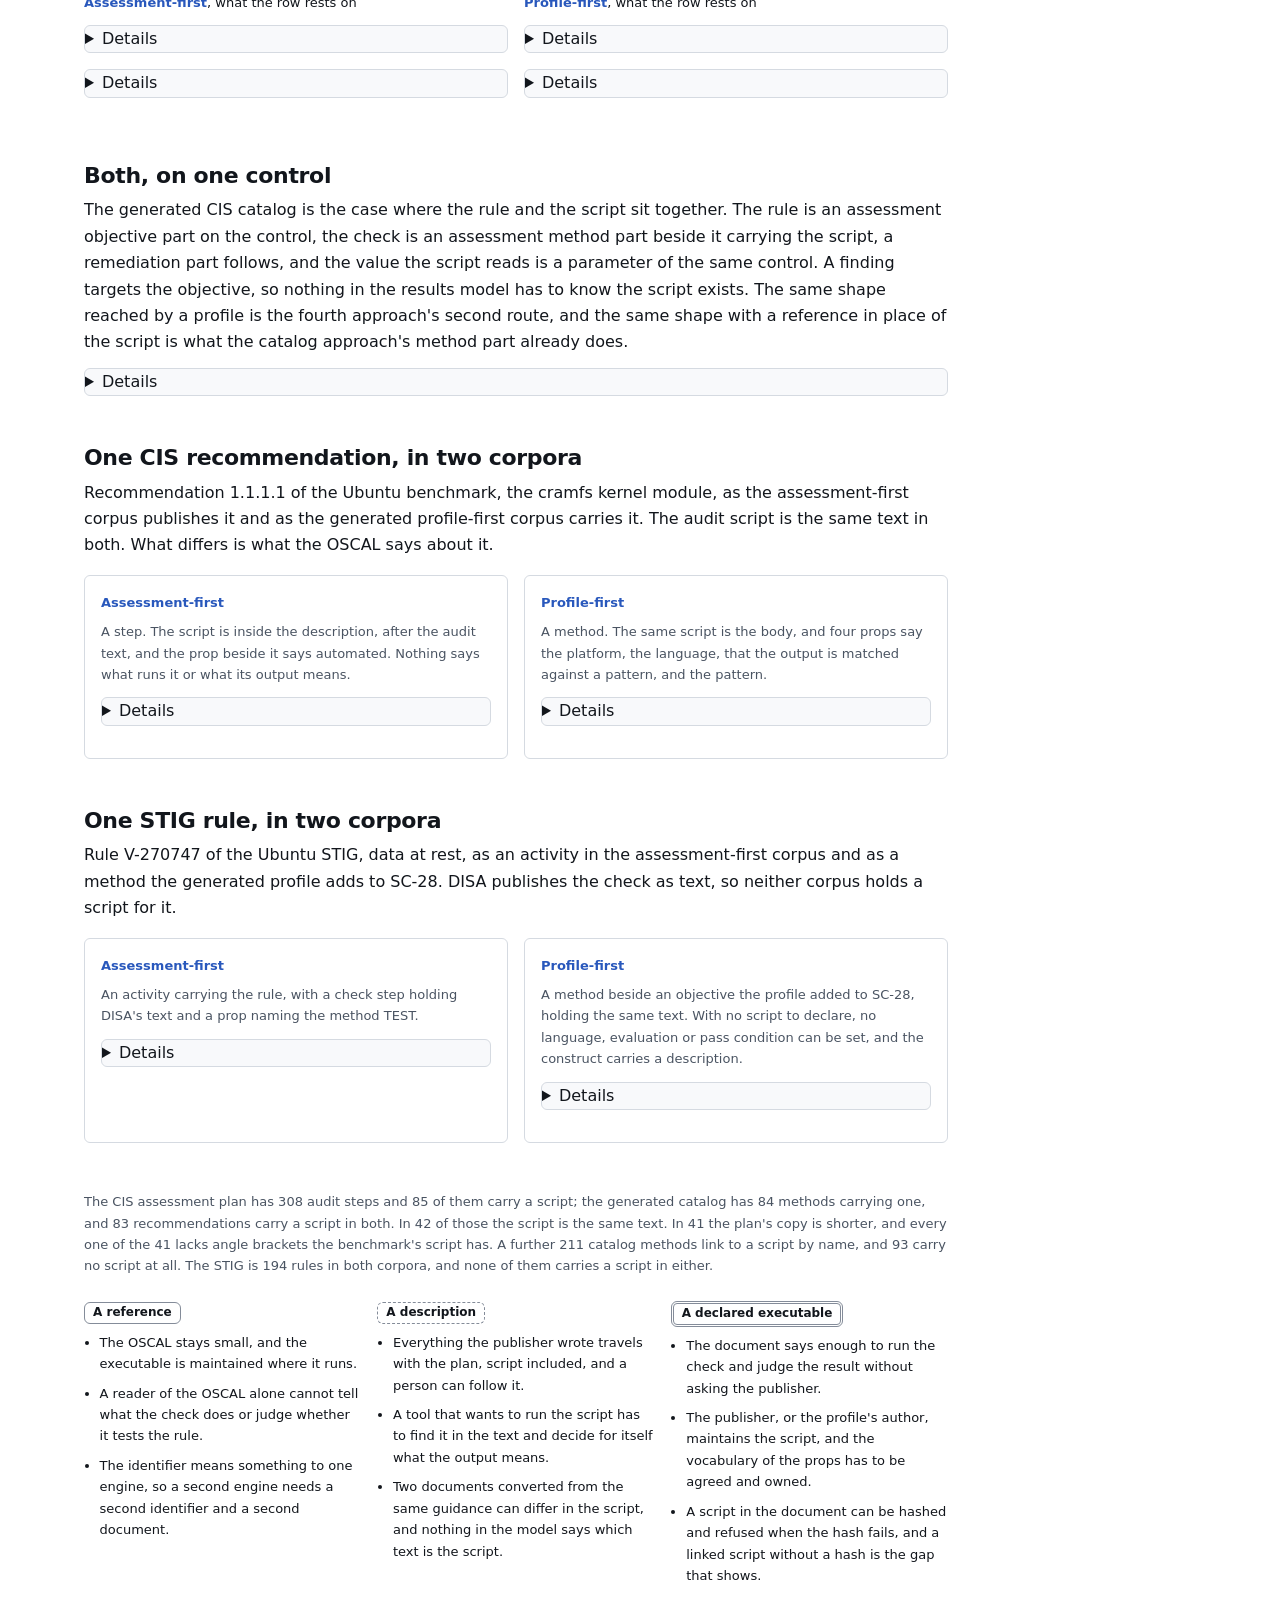
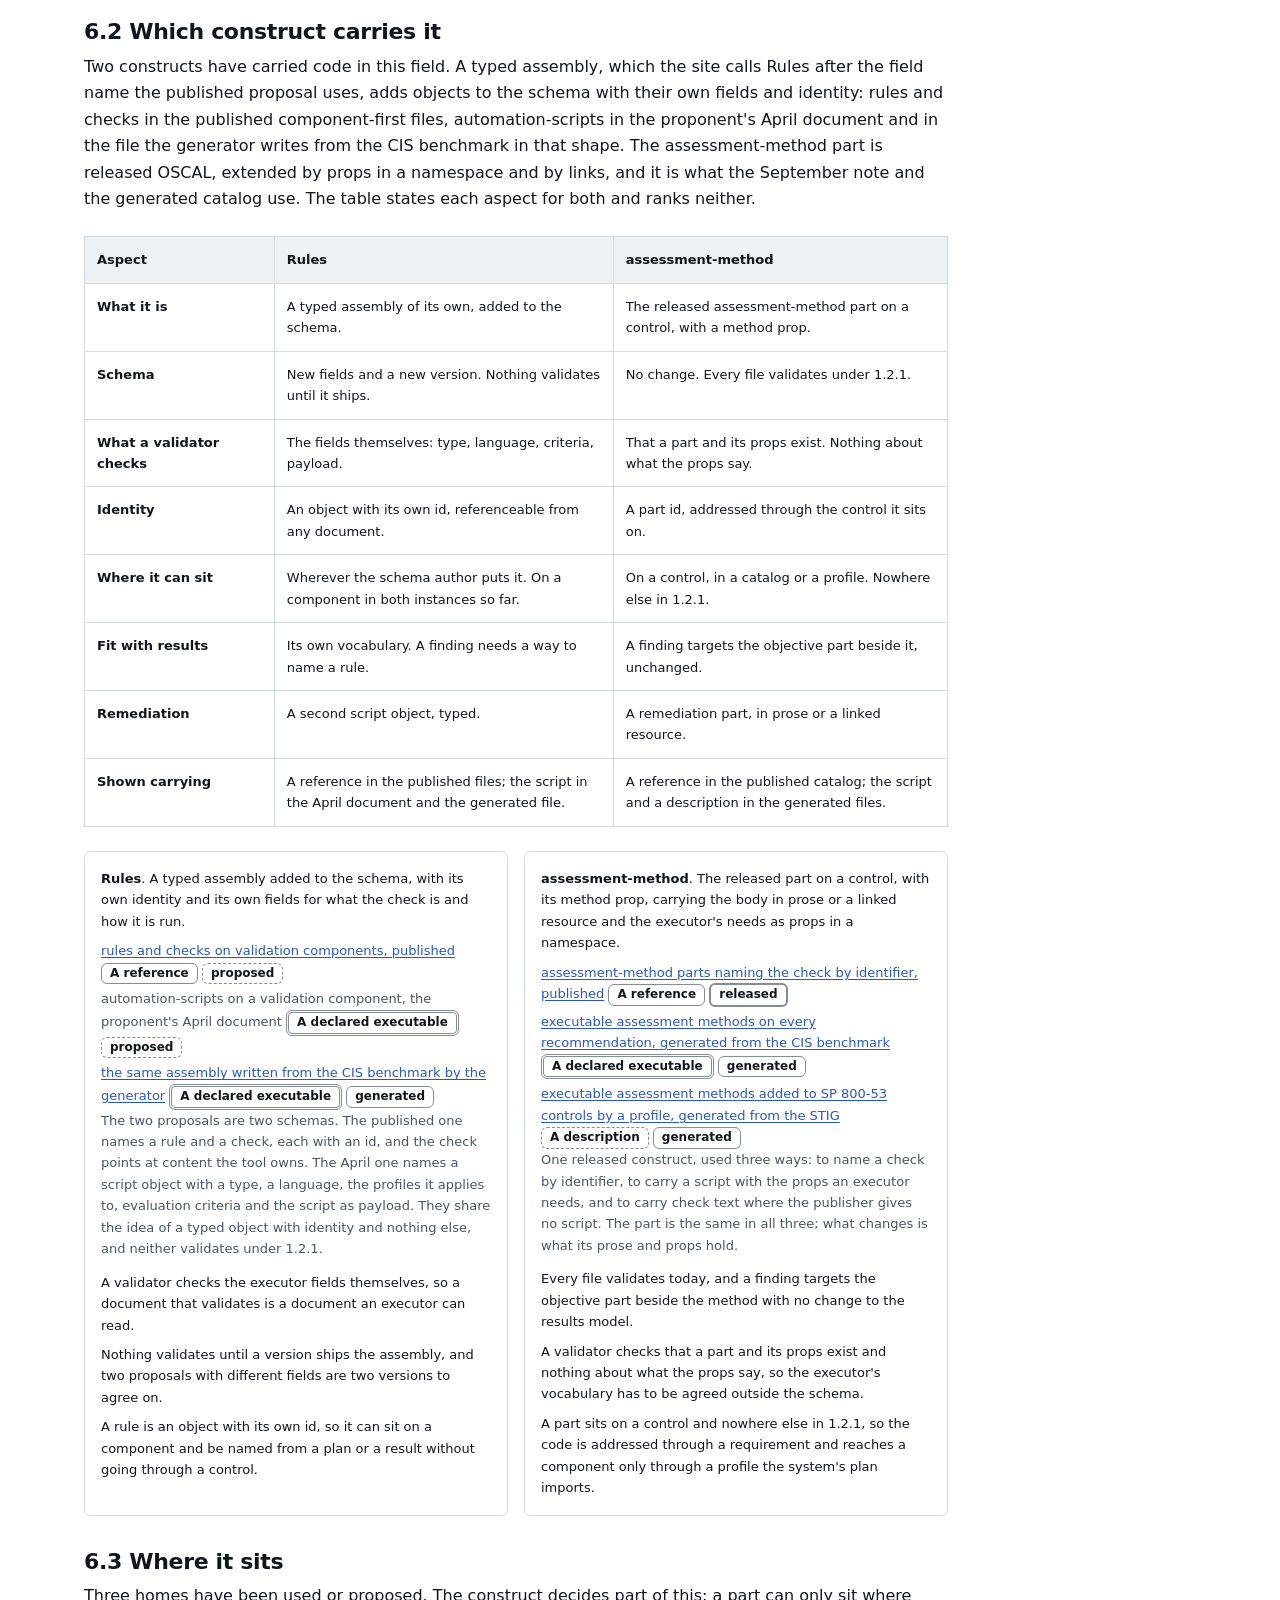
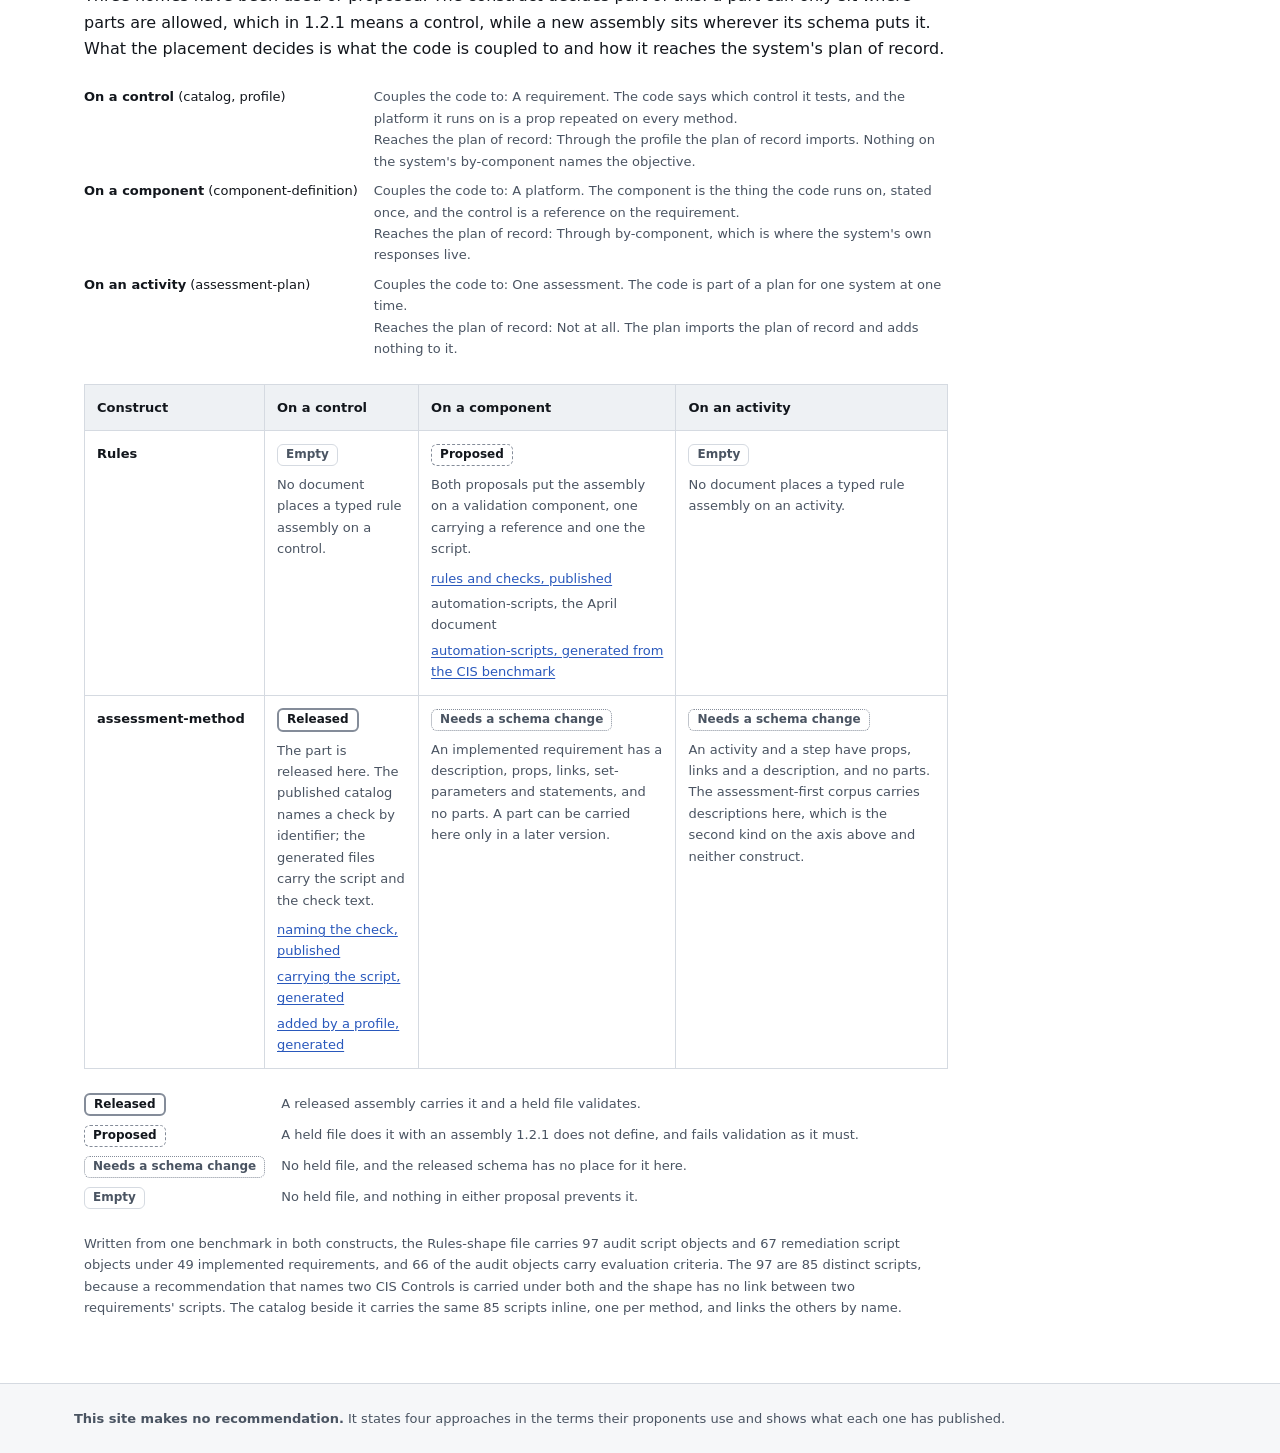
==== commit d406442d: "State code in OSCAL as three decisions, and generate the Rules shape Section 6 of the start page now" ====
--- a/docs/analysis/2026-08-automating-technical-hardening-guidance/index.html
+++ b/docs/analysis/2026-08-automating-technical-hardening-guidance/index.html
@@ -69,7 +69,7 @@
     <li><a href="#six-questions">3. The six questions evaluated for each option</a></li>
     <li><a href="#approaches">4. The four approaches and the answers we have</a></li>
     <li><a href="#satisfaction">5. Why question 6 splits: a claim is not a result</a></li>
-    <li><a href="#carrier">6. Rules, scripts, or both: what the OSCAL carries about the check</a></li>
+    <li><a href="#carrier">6. Code in OSCAL: three decisions</a></li>
   </ol>
 </nav>
 
@@ -252,18 +252,36 @@
 <!-- ==================================================================== 6 -->
 
 <section id="carrier" class="wide">
-<h2>6. Rules, scripts, or both: what the OSCAL carries about the check</h2>
+<h2>6. Code in OSCAL: three decisions</h2>
+
+<div class="tier2" data-decisions="thesis">
+  <p class="small muted">The thesis loads from data/decisions.json.</p>
+</div>
+
+<h3 id="carrier-kind">6.1 What the OSCAL carries about the check</h3>
 
 <div class="tier2">
   <p>Three of the four approaches carry a rule and point at a check that
      something else owns. One carries the script itself, and says what runs it.
-     This section puts that difference on one axis across the four, and then
-     shows the same rule from two corpora side by side, so what differs is the
-     carrier and not the subject.</p>
+     This is the first decision, put on one axis across the four, and then the
+     same rule from two corpora side by side, so what differs is the carrier
+     and not the subject.</p>
 </div>
 
 <div data-check-carrier>
   <p class="small muted">The axis loads from data/check-carrier.json.</p>
+</div>
+
+<h3 id="carrier-construct">6.2 Which construct carries it</h3>
+
+<div data-decisions="construct">
+  <p class="small muted">The construct decision loads from data/decisions.json.</p>
+</div>
+
+<h3 id="carrier-placement">6.3 Where it sits</h3>
+
+<div data-decisions="placement">
+  <p class="small muted">The placement decision loads from data/decisions.json.</p>
 </div>
 </section>
 
--- a/docs/analysis/2026-08-automating-technical-hardening-guidance/assets/site.css
+++ b/docs/analysis/2026-08-automating-technical-hardening-guidance/assets/site.css
@@ -2020,3 +2020,33 @@
 .carrier-consequences { display: grid; gap: var(--s4); grid-template-columns: repeat(auto-fit, minmax(260px, 1fr)); margin-block: var(--s5); }
 .carrier-consequences__kind ul { margin: 0; padding-left: 1.2em; font-size: var(--fs-sm); }
 .carrier-consequences__kind li + li { margin-top: var(--s2); }
+
+/* --- .decisions : construct and placement, decisions 2 and 3 ---------------
+   Status chips are outlined like the kind badges and carry a distinct border
+   style each, so the grid reads without colour. */
+.dstatus {
+  display: inline-block; border: 1px solid var(--border-strong); border-radius: var(--radius);
+  padding: 0 var(--s2); font-size: var(--fs-xs); font-weight: 650; white-space: nowrap;
+  color: var(--text); background: var(--bg);
+}
+.dstatus--released { border-width: 2px; }
+.dstatus--proposed { border-style: dashed; }
+.dstatus--needs-schema { border-style: dotted; color: var(--text-muted); }
+.dstatus--empty { border-color: var(--border); color: var(--text-muted); }
+.decisions.matrix { min-width: 760px; }
+.decisions.matrix td { font-size: var(--fs-sm); }
+.decisions--grid td[data-state] { vertical-align: top; }
+.decisions__note { margin: var(--s2) 0 0; font-size: var(--fs-sm); color: var(--text-muted); }
+.decisions__docs, .decisions__instances { margin: var(--s2) 0 0; padding-left: 1.1em; font-size: var(--fs-sm); }
+.decisions__docs li + li, .decisions__instances li + li { margin-top: var(--s1, 0.25rem); }
+.decisions__doc--unheld, .decisions__doc--missing { color: var(--text-muted); }
+.decisions__options { display: grid; gap: var(--s4); grid-template-columns: repeat(auto-fit, minmax(300px, 1fr)); margin-block: var(--s5); }
+.decisions__option { border: 1px solid var(--border); border-radius: var(--radius); padding: var(--s4); background: var(--bg); min-width: 0; }
+.decisions__label { margin: 0; font-size: var(--fs-sm); }
+.decisions__differ { font-size: var(--fs-sm); color: var(--text-muted); }
+.decisions__consequences { margin: var(--s3) 0 0; padding-left: 1.1em; font-size: var(--fs-sm); }
+.decisions__consequences li + li { margin-top: var(--s2); }
+.decisions__placements, .decisions__statuses { display: grid; gap: var(--s2) var(--s4); grid-template-columns: max-content 1fr; margin-block: var(--s5); max-width: var(--measure-wide, 72rem); }
+.decisions__placements dt, .decisions__statuses dt { margin: 0; font-size: var(--fs-sm); }
+.decisions__placements dd, .decisions__statuses dd { margin: 0; font-size: var(--fs-sm); color: var(--text-muted); }
+.decisions__placements dd span { display: block; }
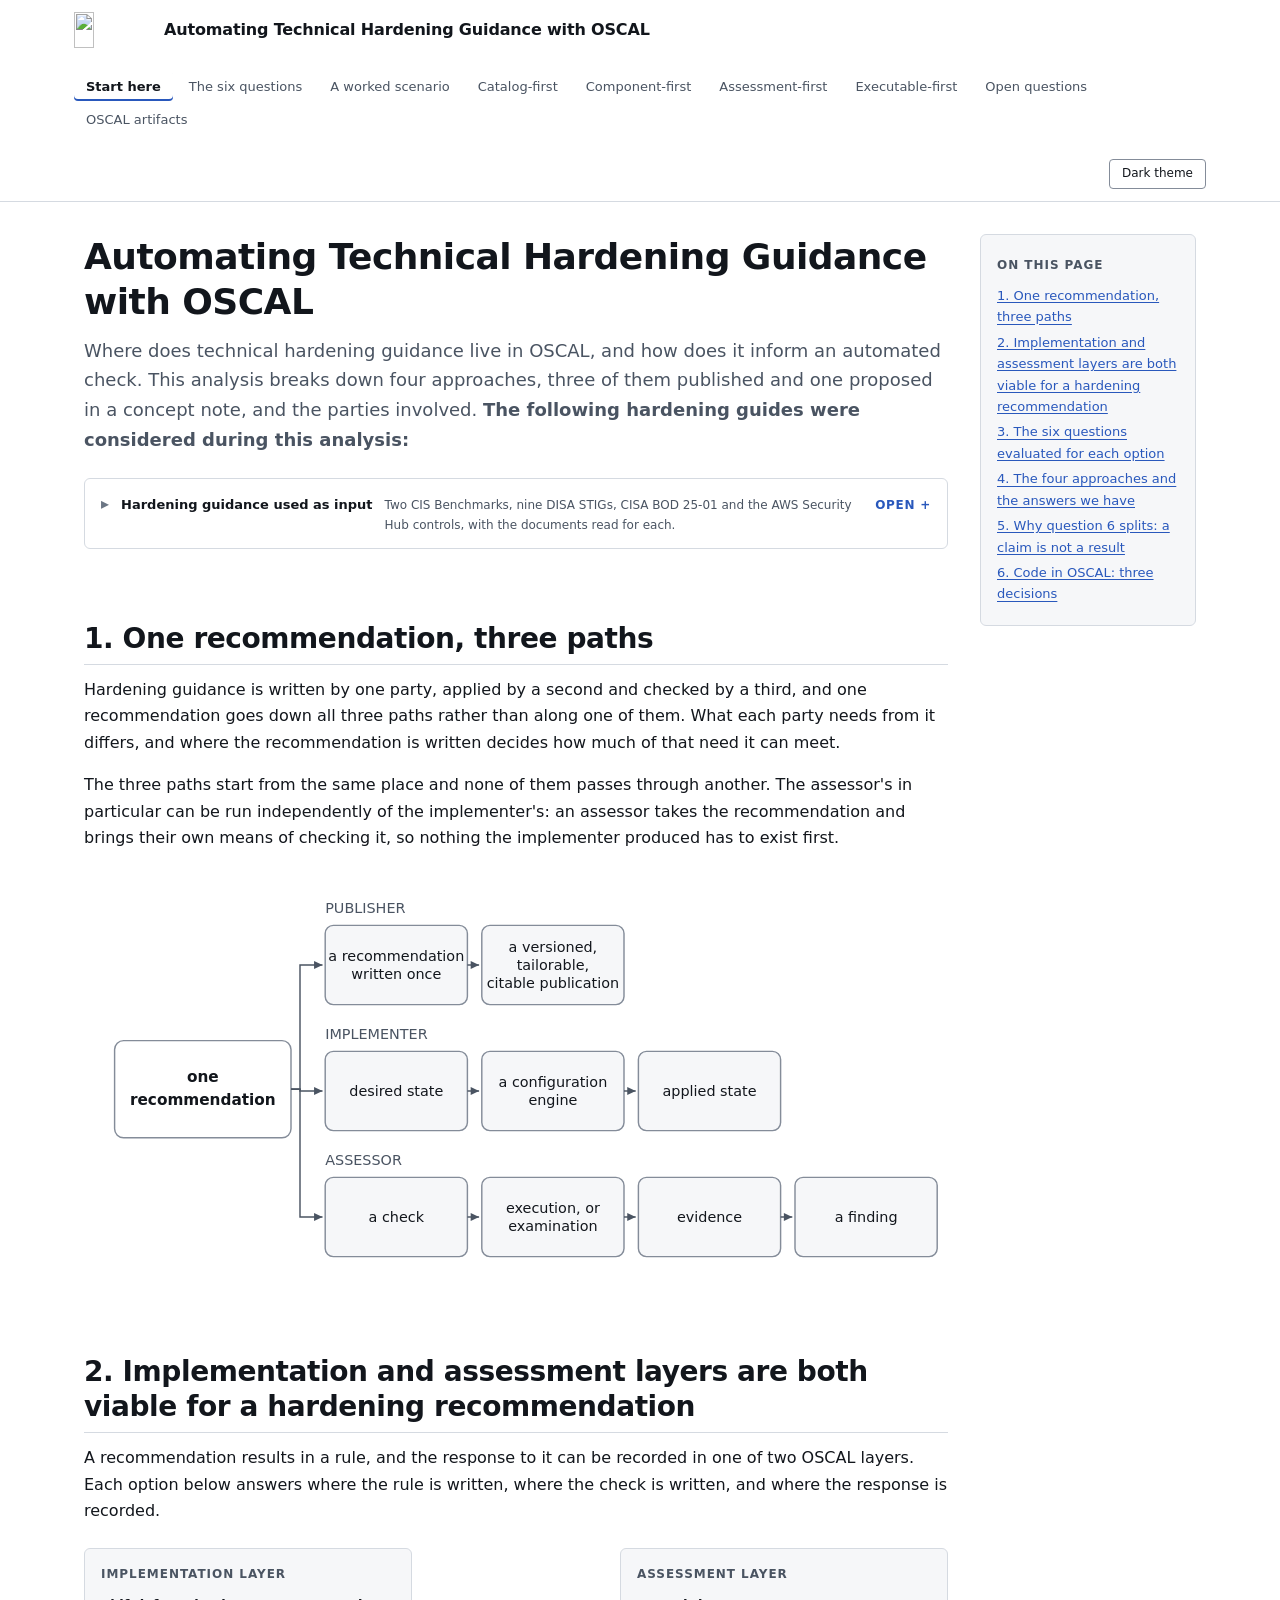
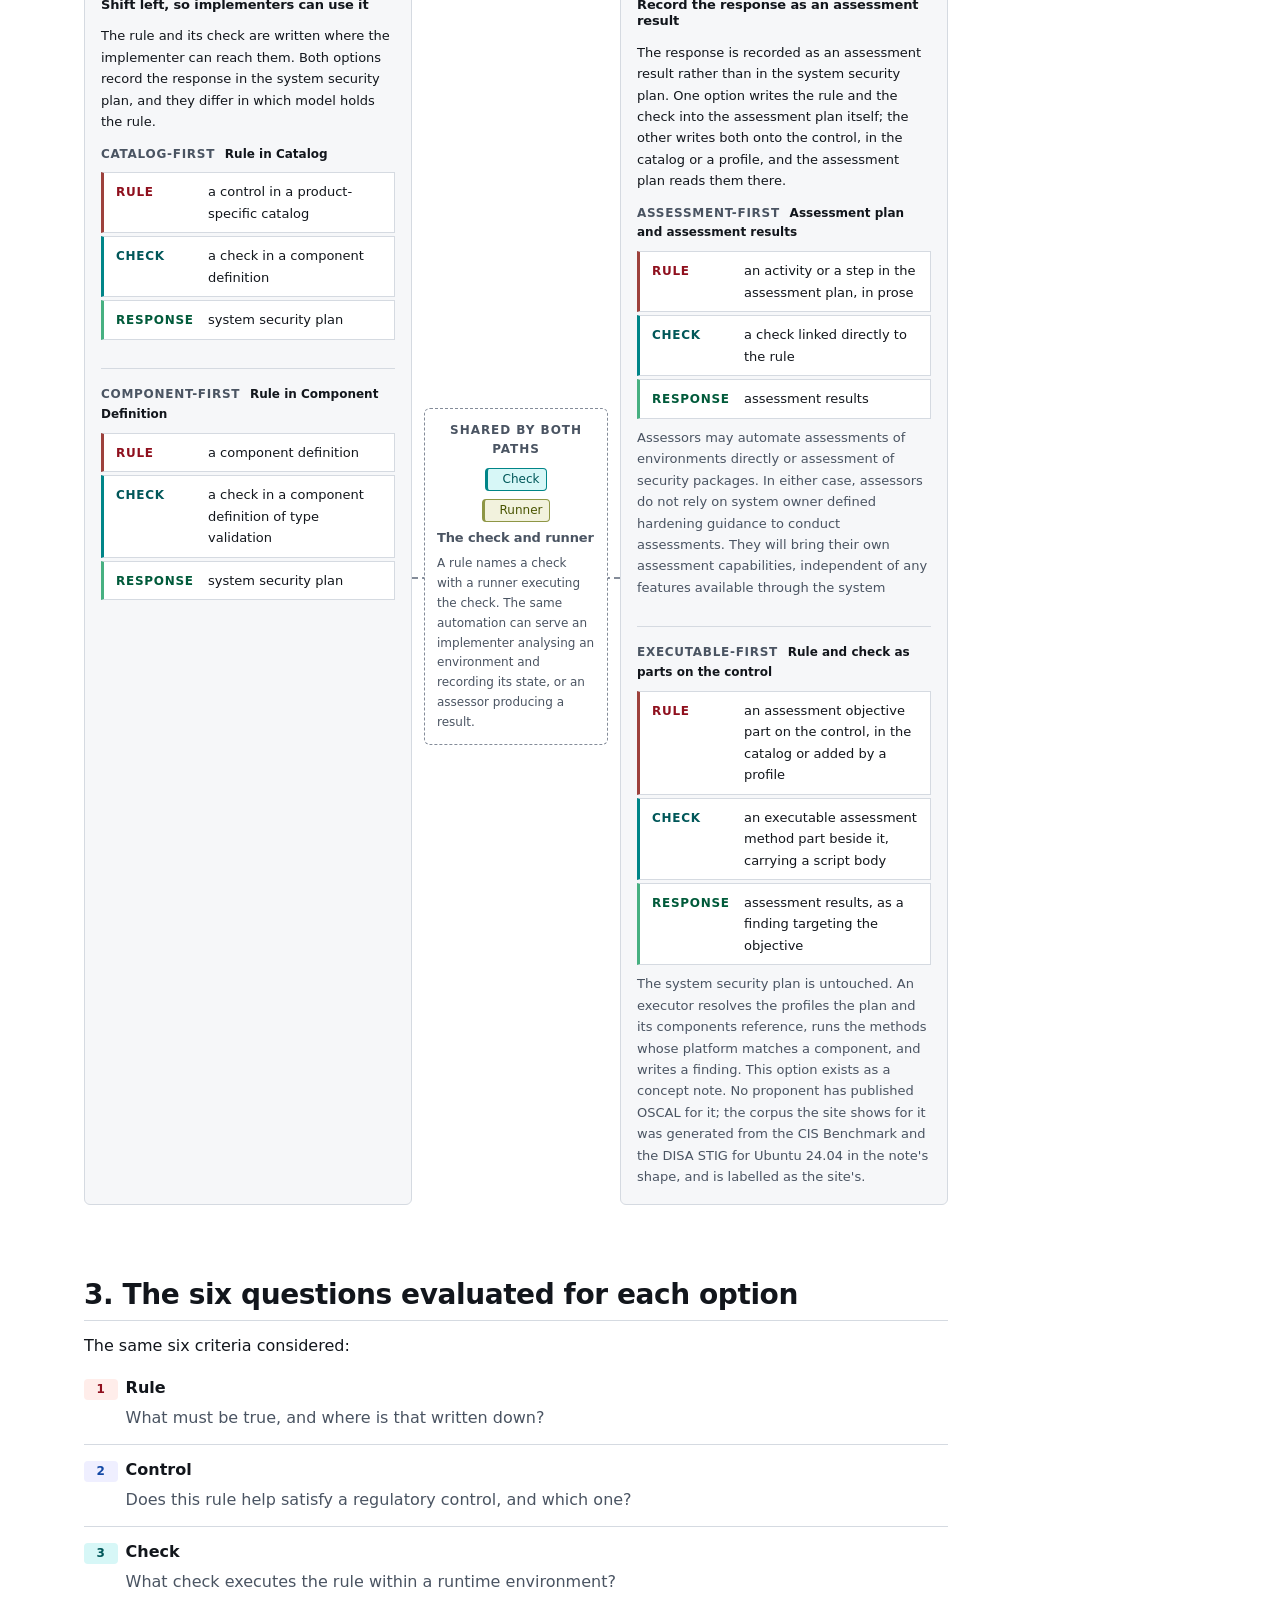
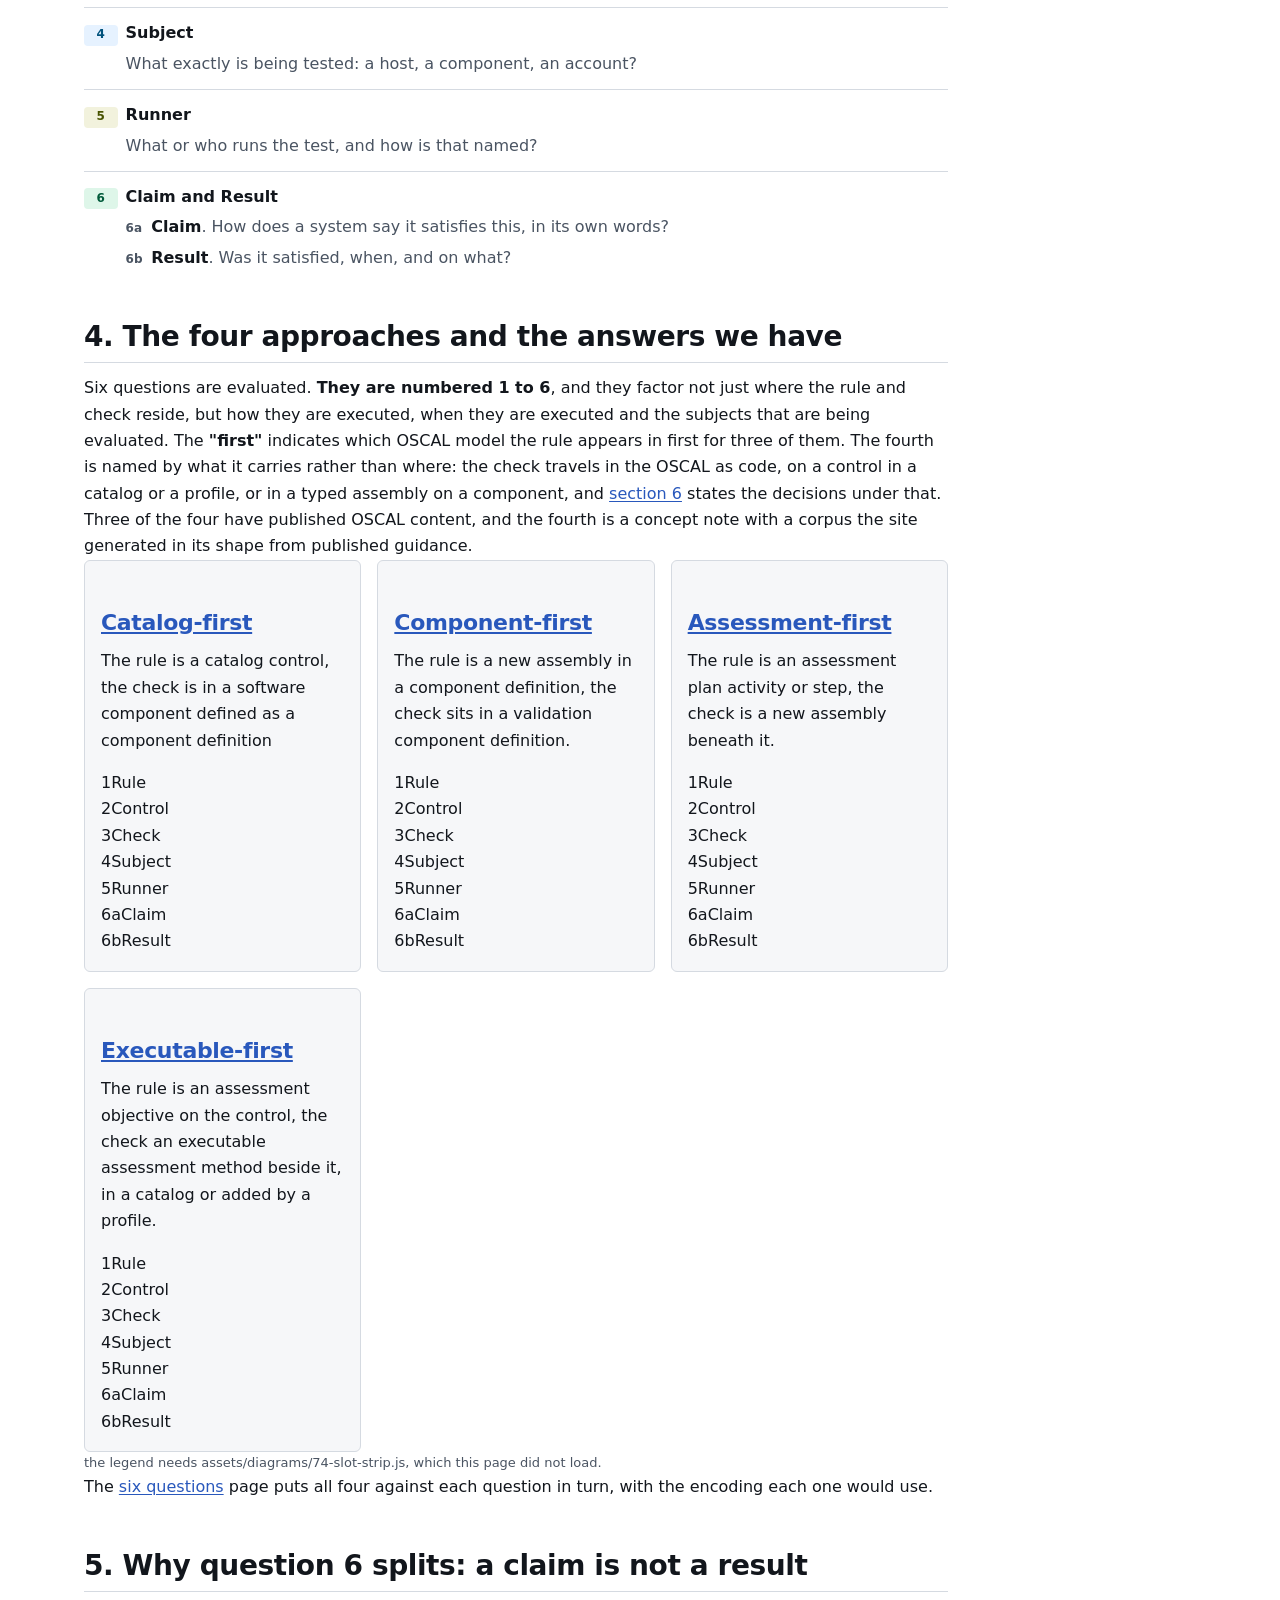
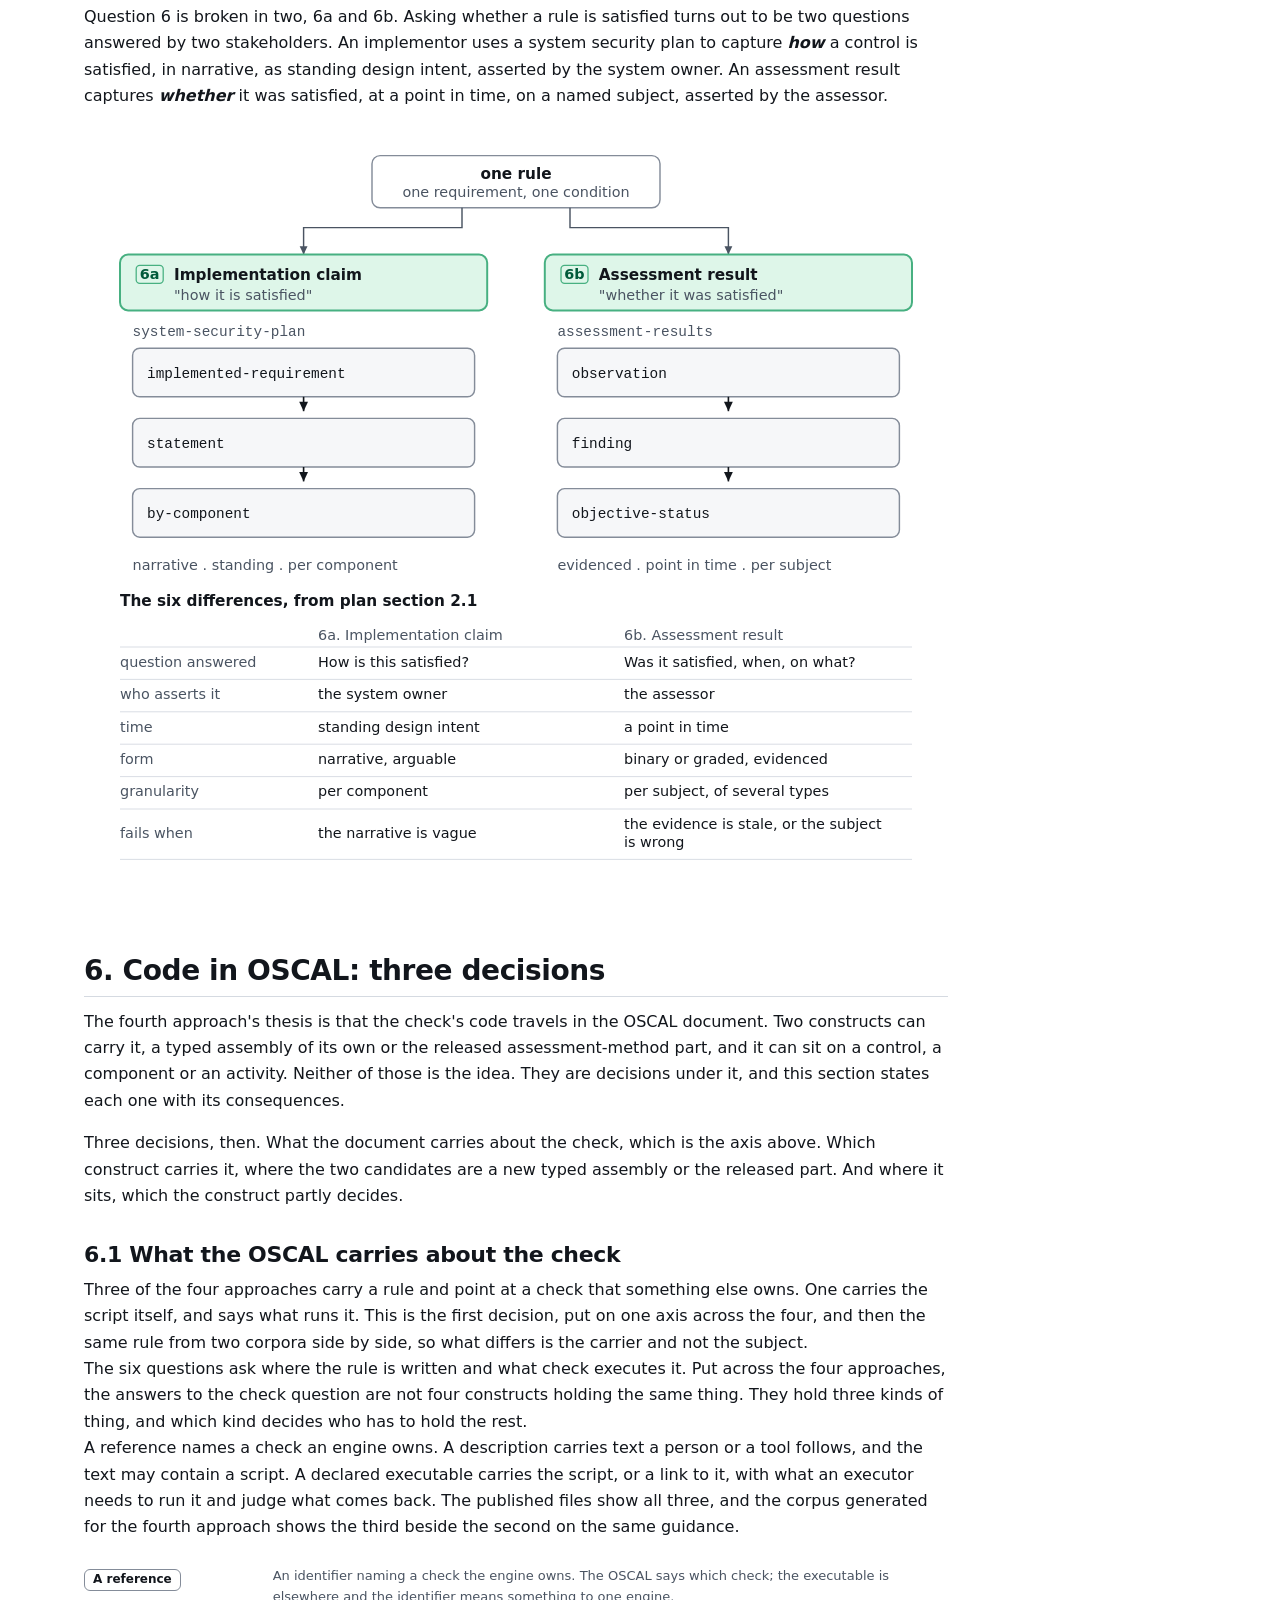
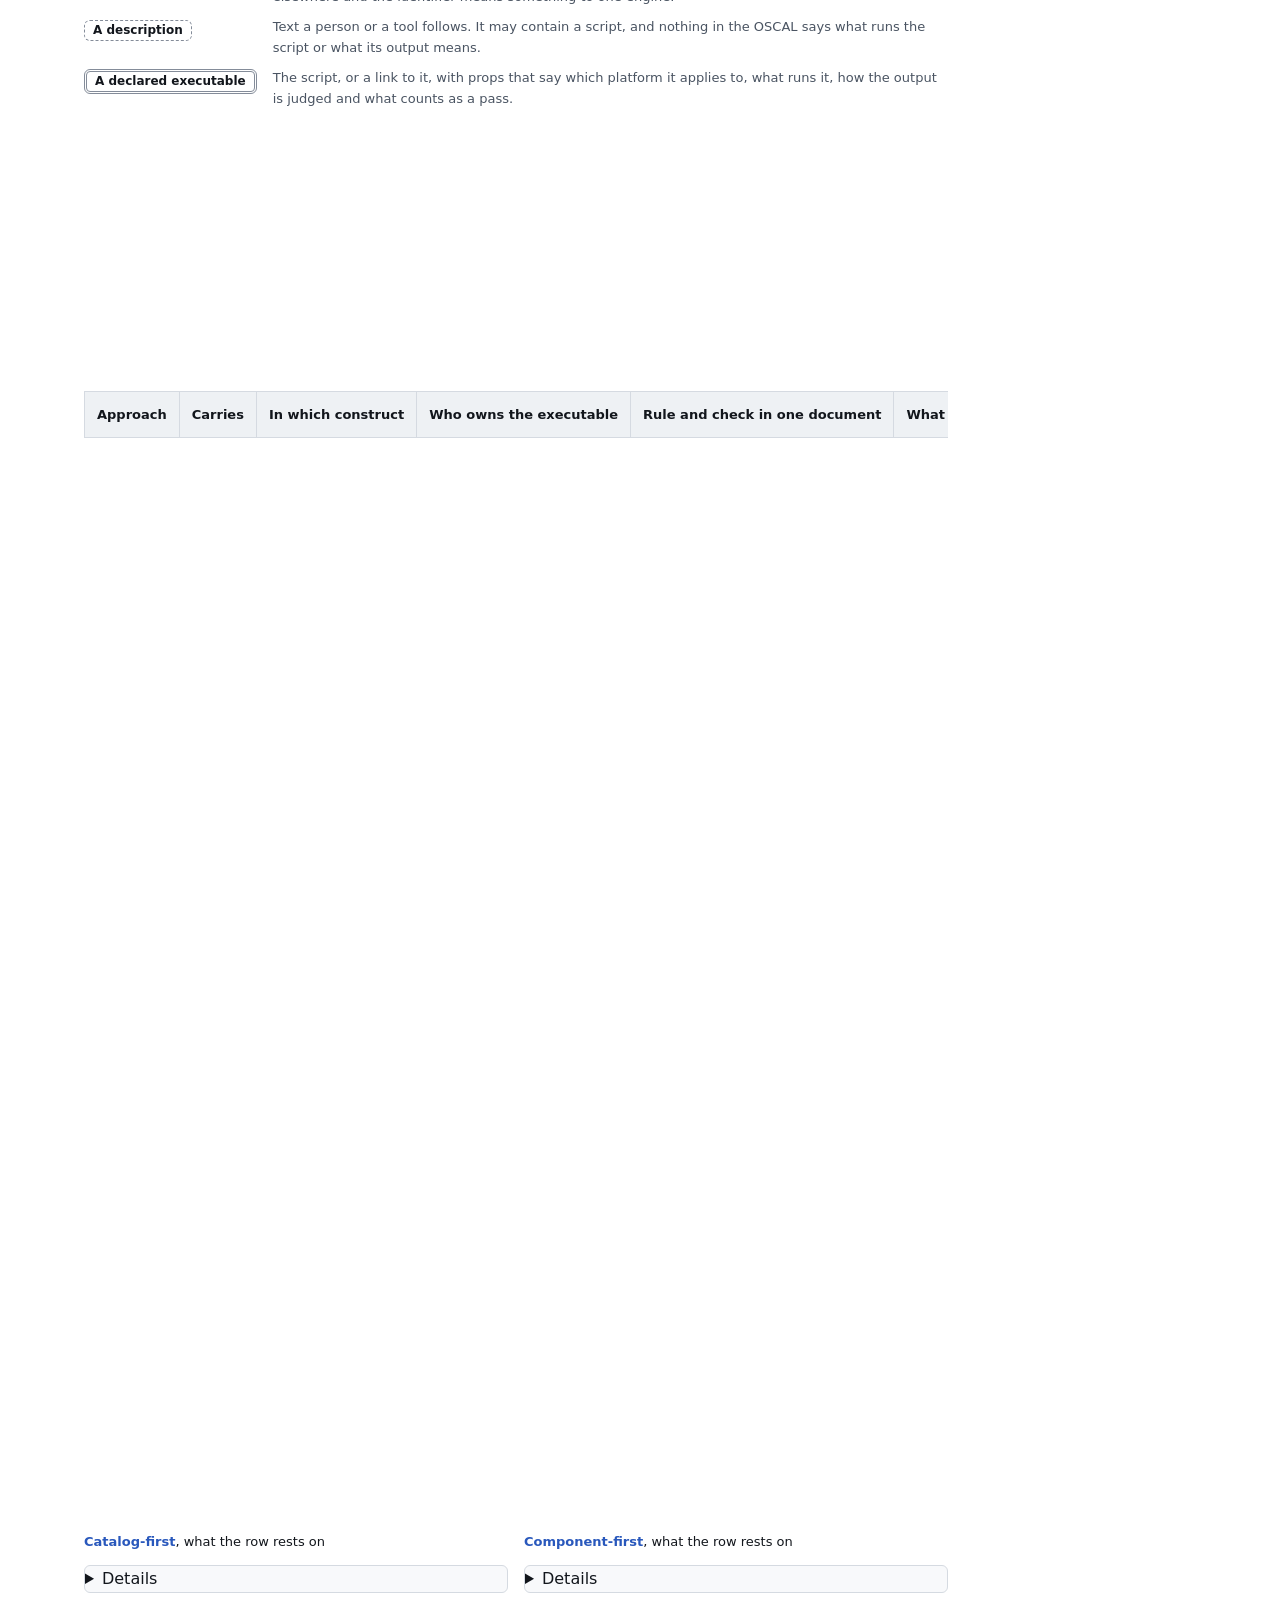
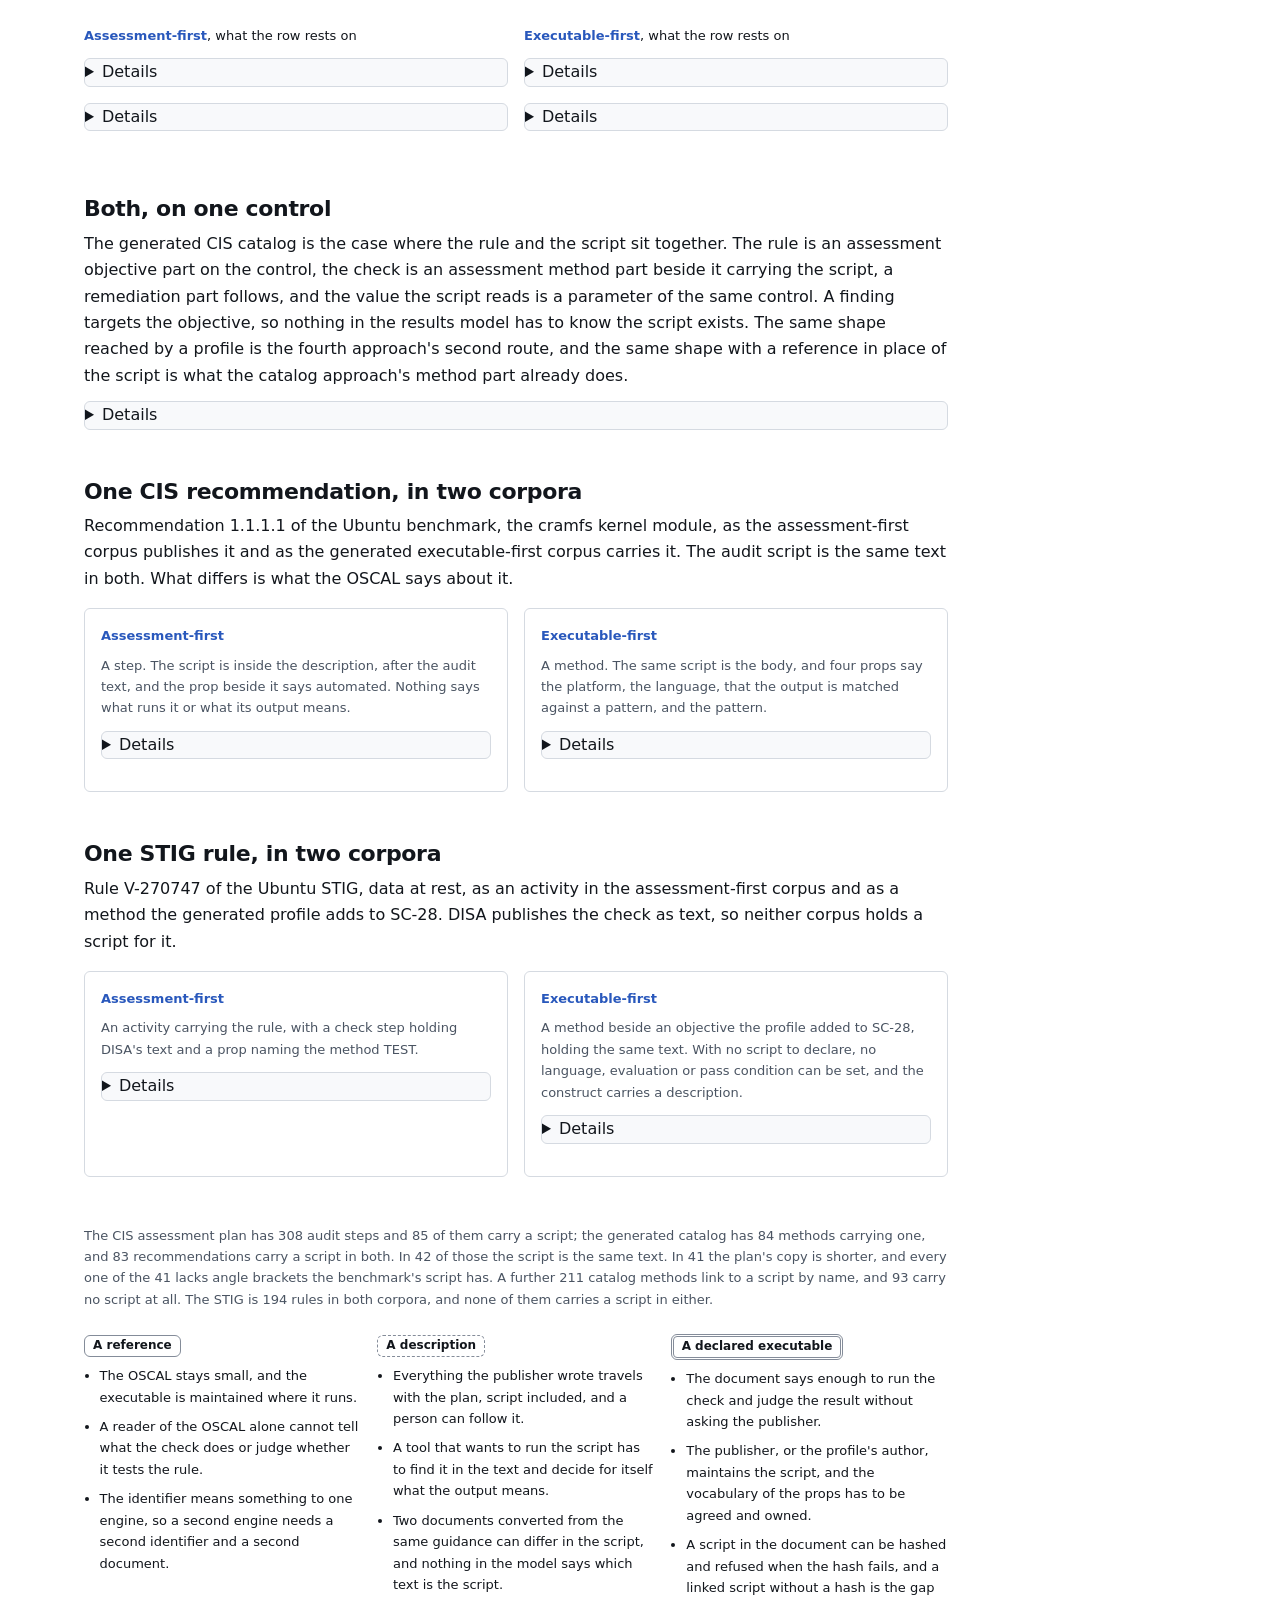
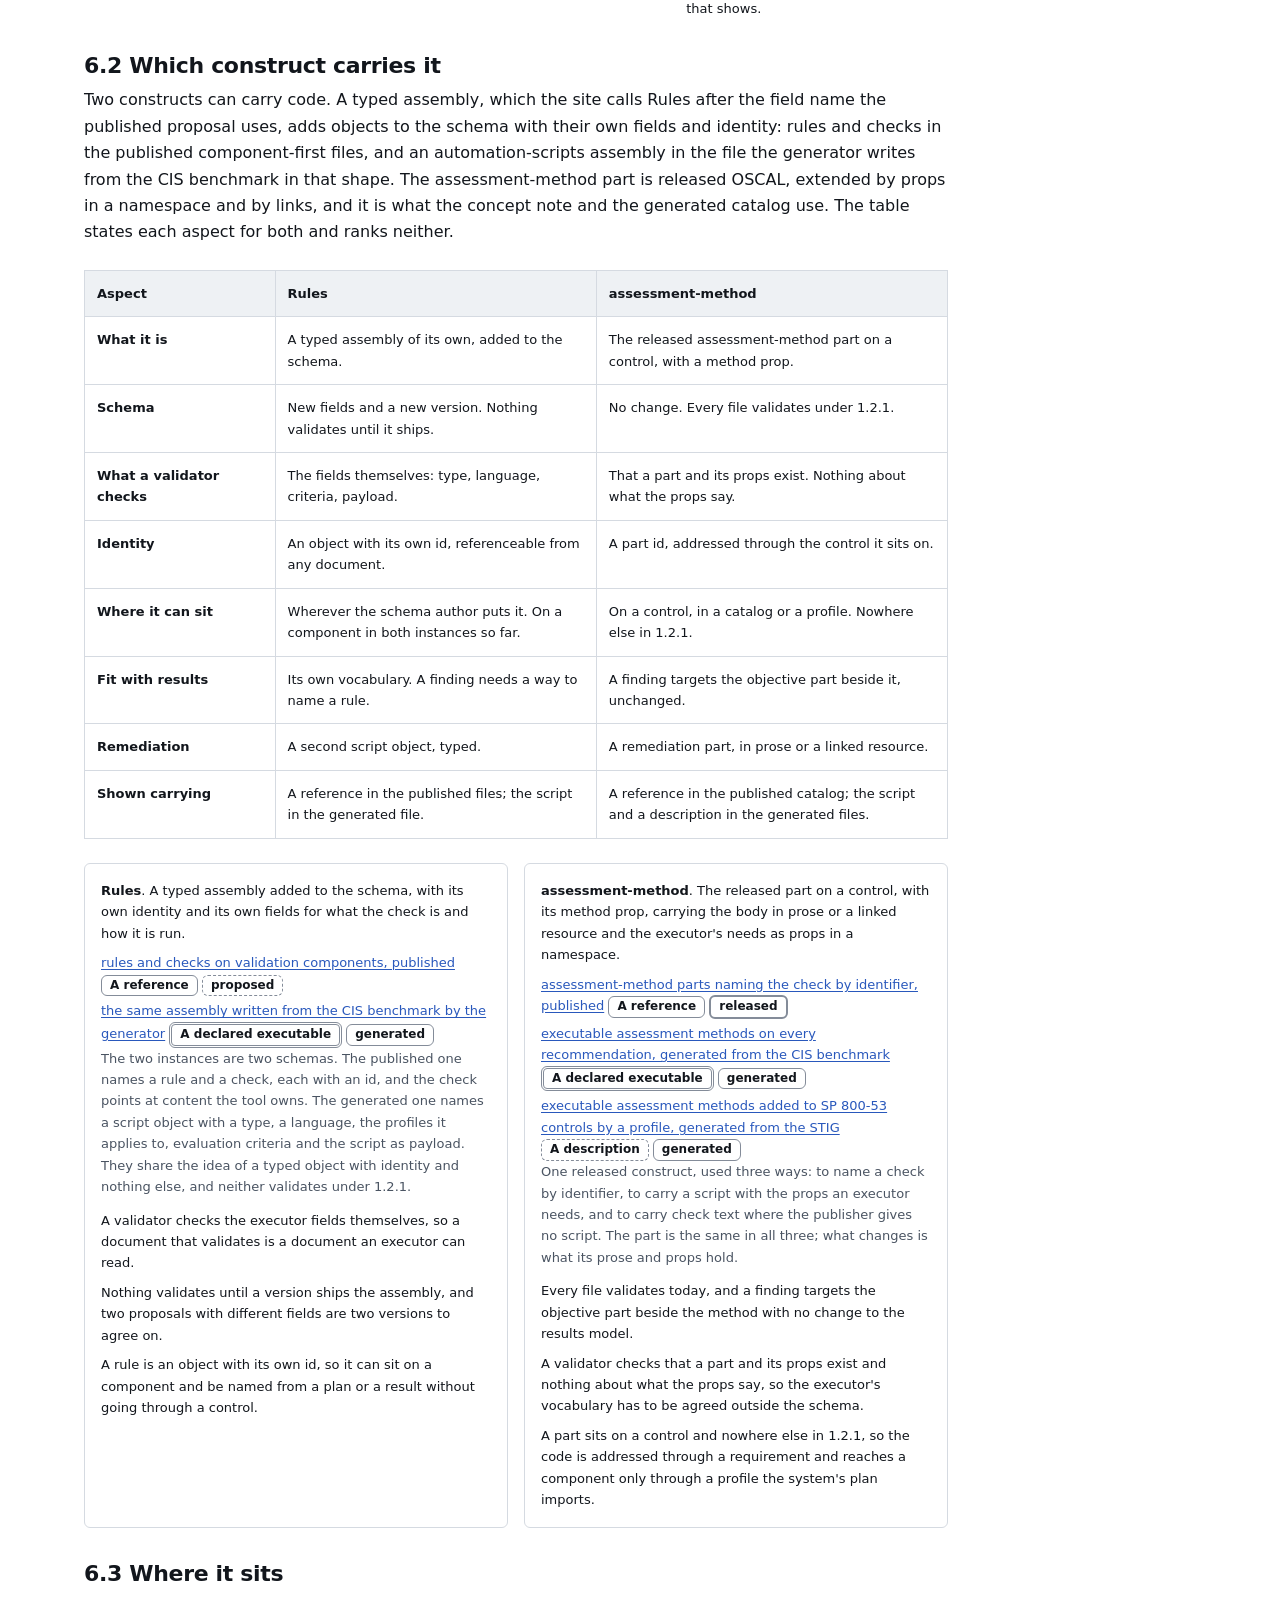
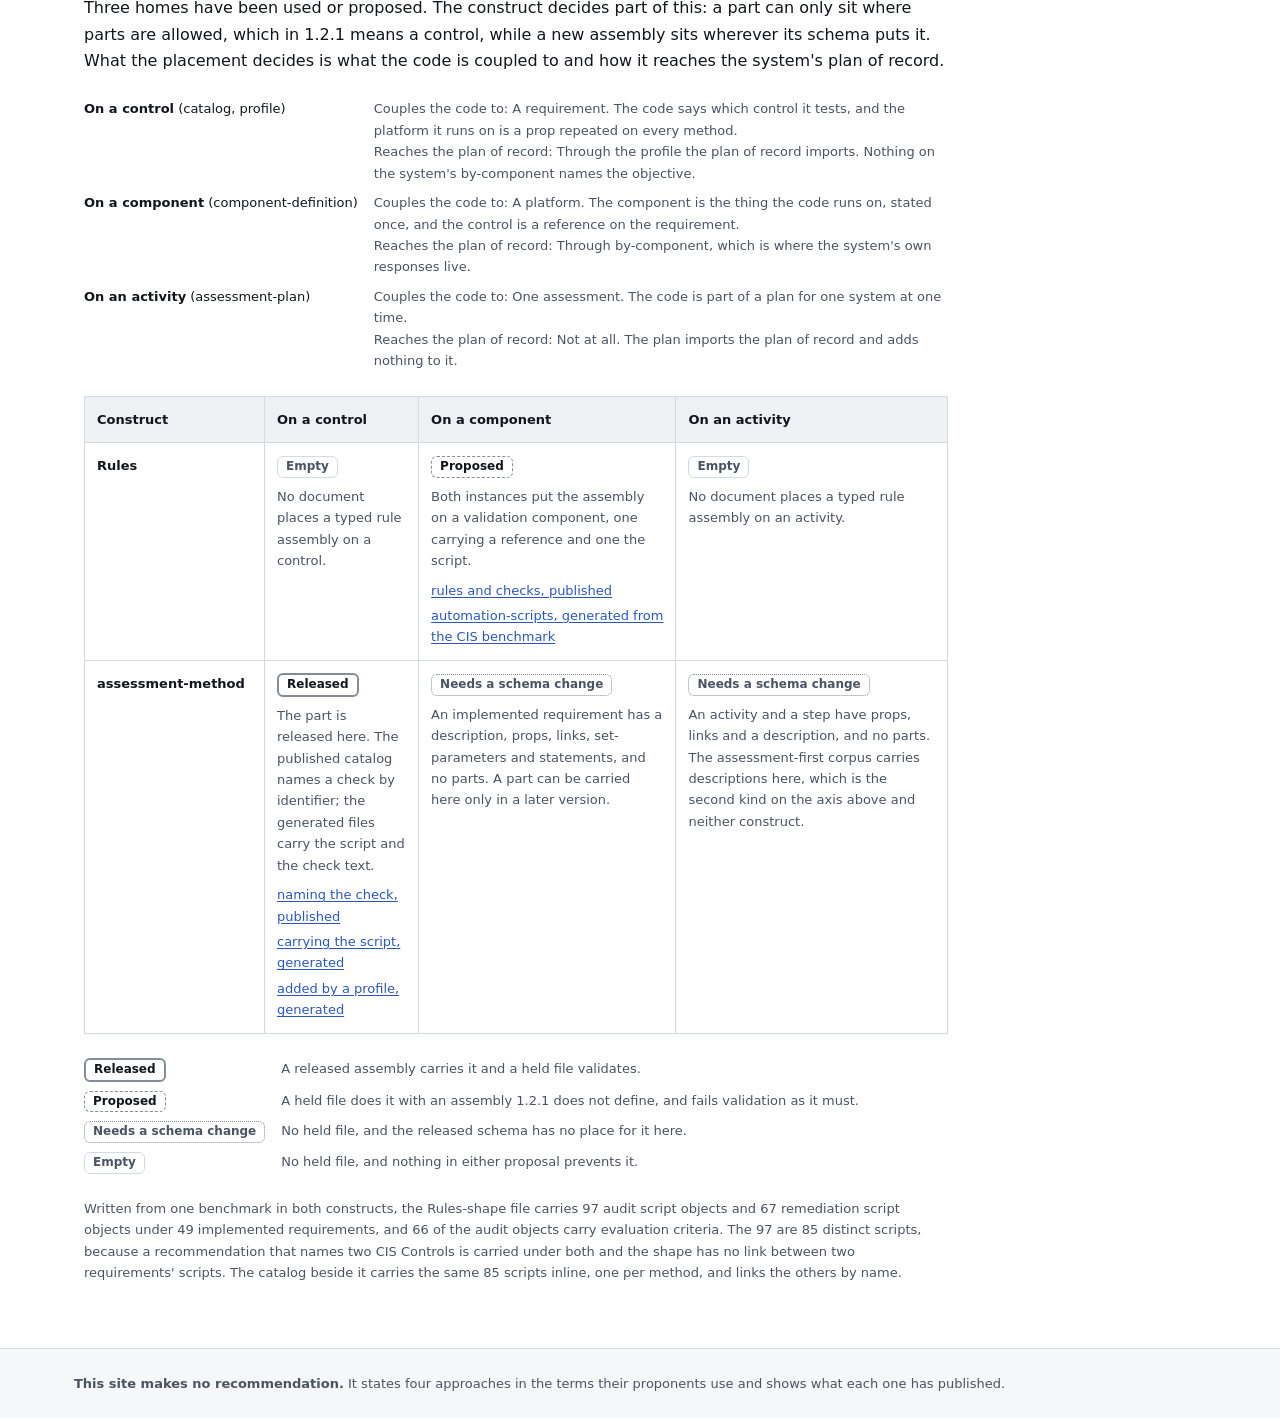
==== commit 3c38484c: "Rename the fourth option to Executable-first and add the questions The fourth option is named by wha" ====
--- a/docs/analysis/2026-08-automating-technical-hardening-guidance/index.html
+++ b/docs/analysis/2026-08-automating-technical-hardening-guidance/index.html
@@ -40,7 +40,7 @@
         <li><a href="./catalog-first.html">Catalog-first</a></li>
         <li><a href="./component-first.html">Component-first</a></li>
         <li><a href="./assessment-first.html">Assessment-first</a></li>
-        <li><a href="./profile-first.html">Profile-first</a></li>
+        <li><a href="./executable-first.html">Executable-first</a></li>
         <li><a href="./questions.html">Open questions</a></li>
         <li><a href="./oscal-artifacts.html">OSCAL artifacts</a></li>
       </ul>
@@ -174,7 +174,7 @@
     </div>
 
     <div class="option">
-      <span class="option__label">Profile-first &nbsp;<b>Rule and check as parts on the control</b></span>
+      <span class="option__label">Executable-first &nbsp;<b>Rule and check as parts on the control</b></span>
       <ul class="chain">
         <li class="chain__row slot-1"><span class="chain__label">Rule</span>
           <span class="chain__where">an assessment objective part on the control, in the catalog or added by a profile</span></li>
@@ -211,7 +211,7 @@
 <div class="tier2">
   <p>Six questions are evaluated. <strong>They are numbered 1 to 6</strong>, and they 
     factor not just where the rule and check reside, but how they are executed, when 
-    they are executed and the subjects that are being evaluated.  The <strong>"first"</strong> indicates which OSCAL model the rule appears in first. For the fourth, the profile is the model that lets a party other than the catalog's author add the rule and its check, which is the mechanism that option turns on; three of the four have published OSCAL content, and the fourth is a concept note with a corpus the site generated in its shape from published guidance.</p>
+    they are executed and the subjects that are being evaluated.  The <strong>"first"</strong> indicates which OSCAL model the rule appears in first for three of them. The fourth is named by what it carries rather than where: the check travels in the OSCAL as code, on a control in a catalog or a profile, or in a typed assembly on a component, and <a href="#carrier">section 6</a> states the decisions under that. Three of the four have published OSCAL content, and the fourth is a concept note with a corpus the site generated in its shape from published guidance.</p>
 </div>
 
 <div data-approach-cards>
--- a/docs/analysis/2026-08-automating-technical-hardening-guidance/assets/site.css
+++ b/docs/analysis/2026-08-automating-technical-hardening-guidance/assets/site.css
@@ -175,7 +175,7 @@
      three had left widest open: 100, an olive, at the same L* 47 and the same
      chroma, so the equal-weight rule holds for four as it held for three and
      nothing the first three carried had to move. */
-  --approach-profile:    #777139;   /* hue 100, 4.99:1 on --bg */
+  --approach-executable:    #777139;   /* hue 100, 4.99:1 on --bg */
 
   /* --- the three OSCAL layers ---------------------------------------------
      The model icons are coloured by layer, not by approach. A model belongs to
@@ -302,7 +302,7 @@
   --approach-assessment: #00C3B3;
   --approach-catalog:    #60B4FD;
   --approach-component:  #EA91CA;
-  --approach-profile:    #BAAF5D;
+  --approach-executable:    #BAAF5D;
 
   /* The layers keep their hue and invert their lightness: the chip becomes a
      dark tint of the same hue and the ink lifts off it. Same three-way coding,
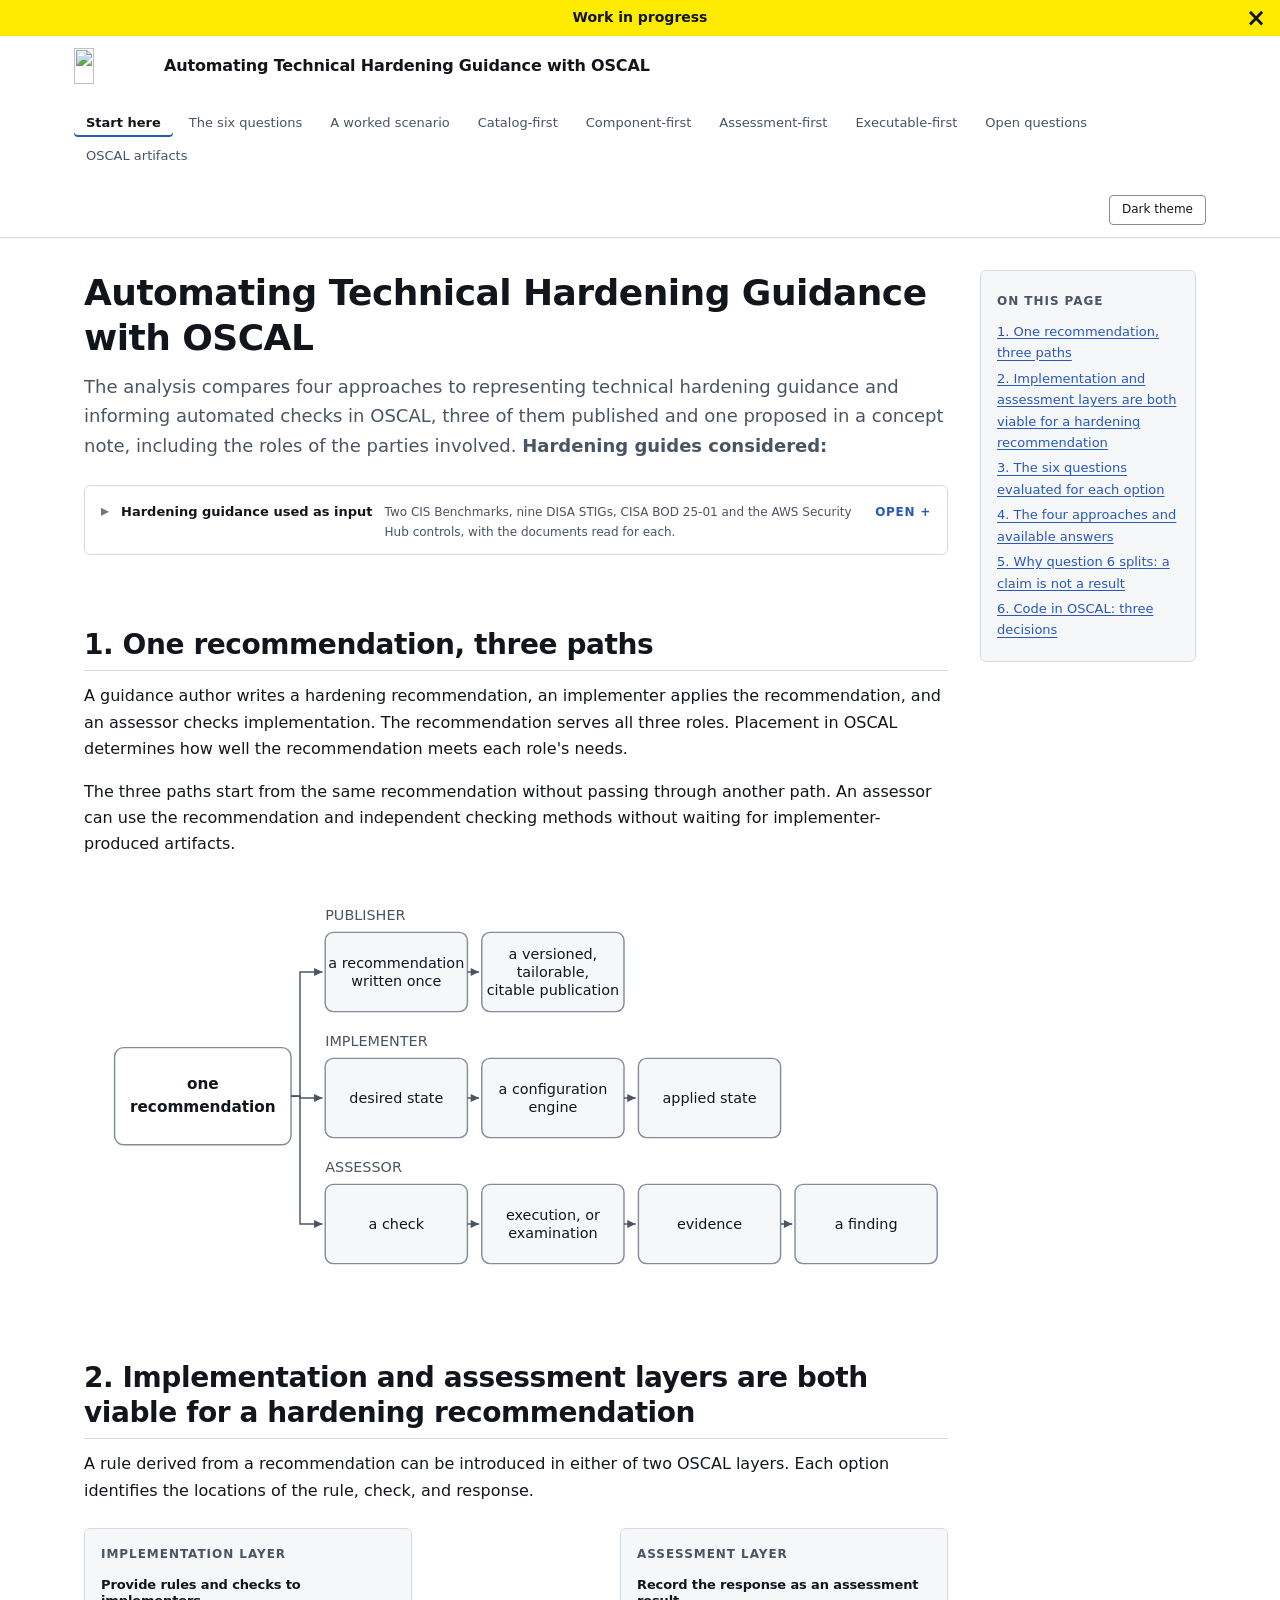
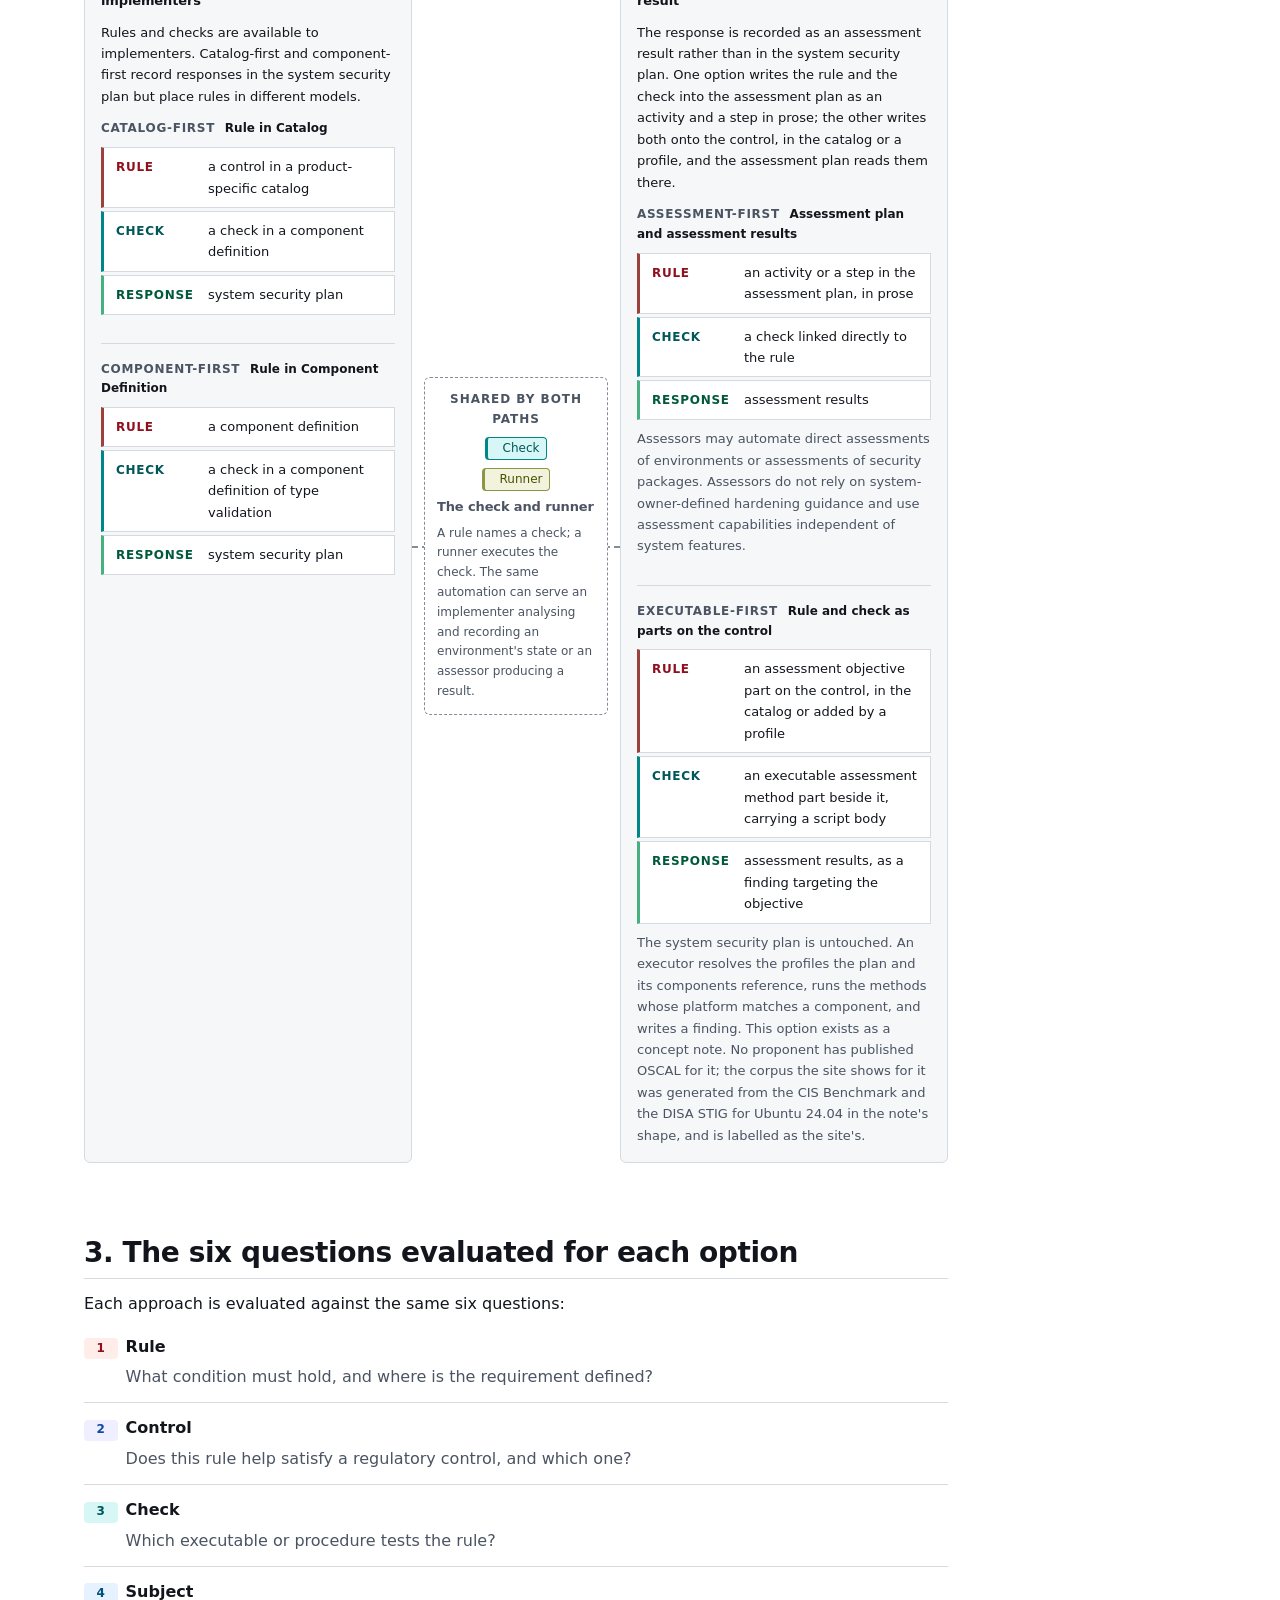
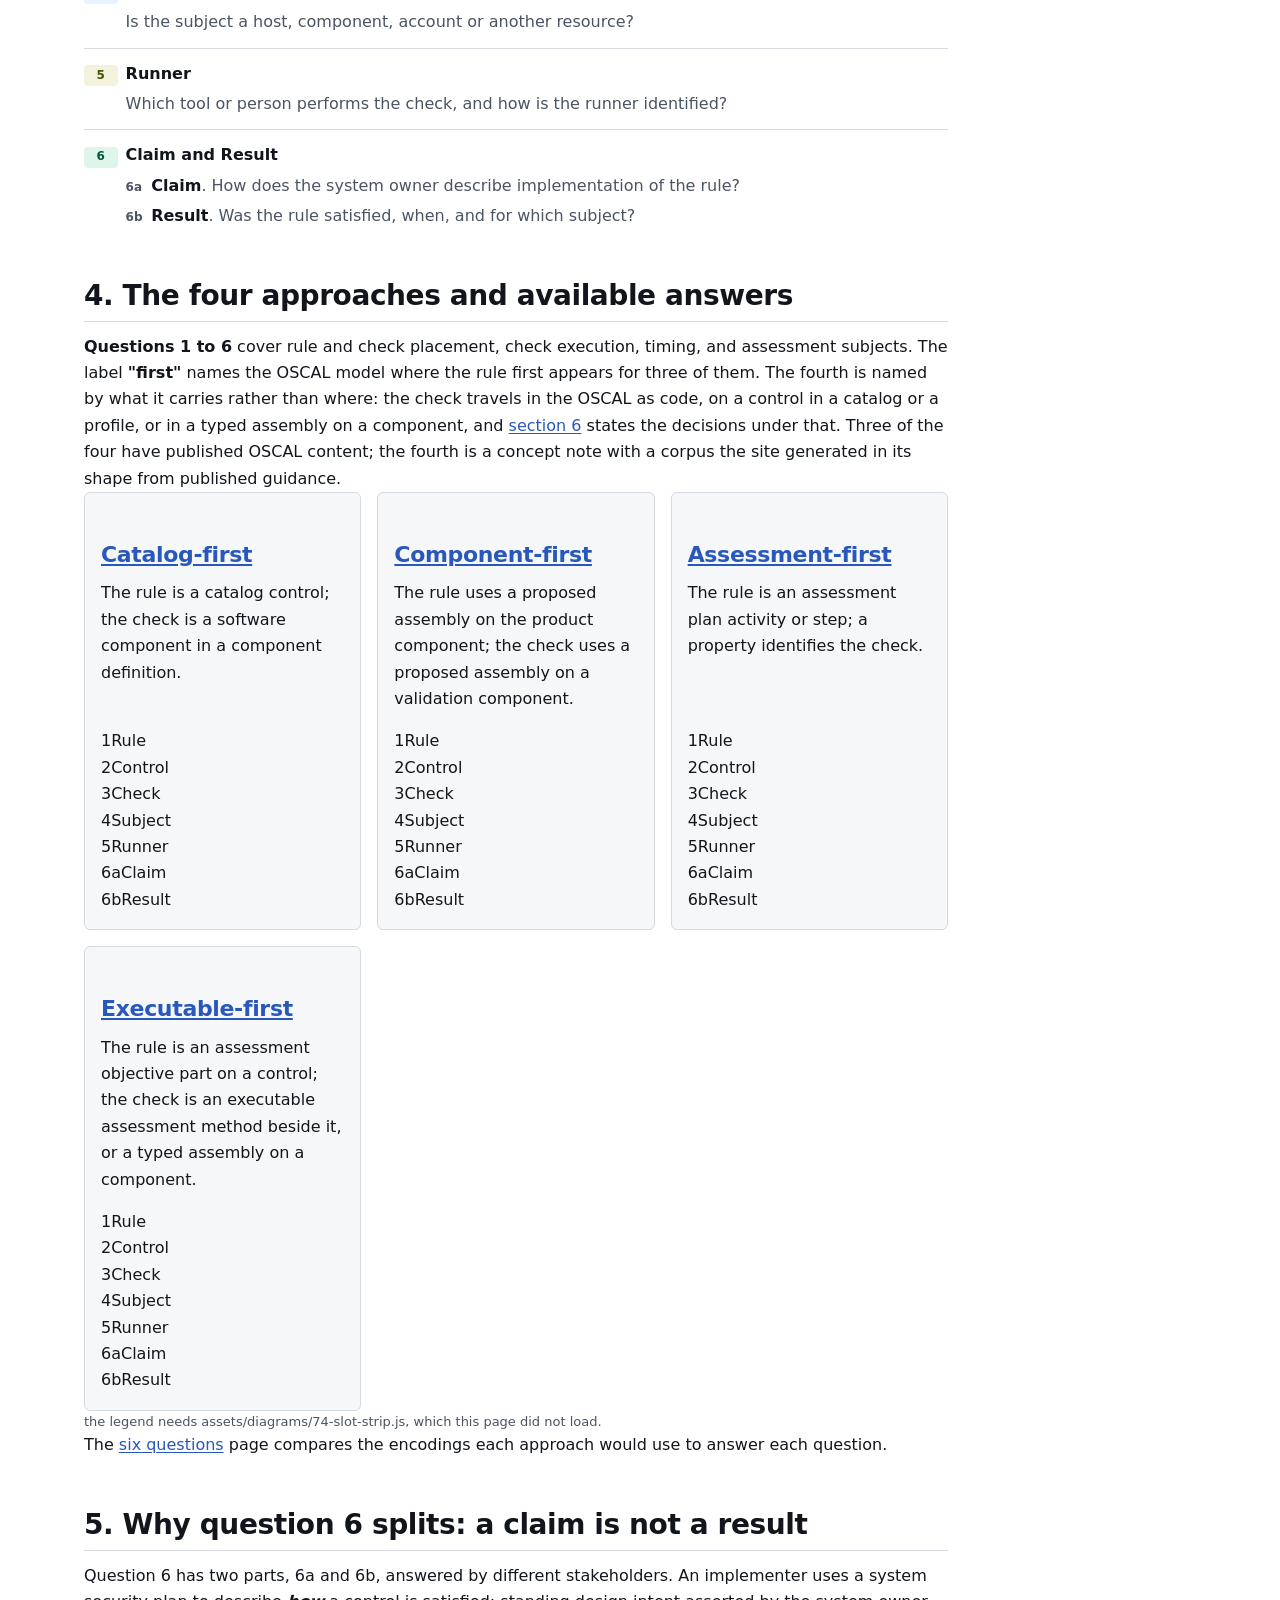
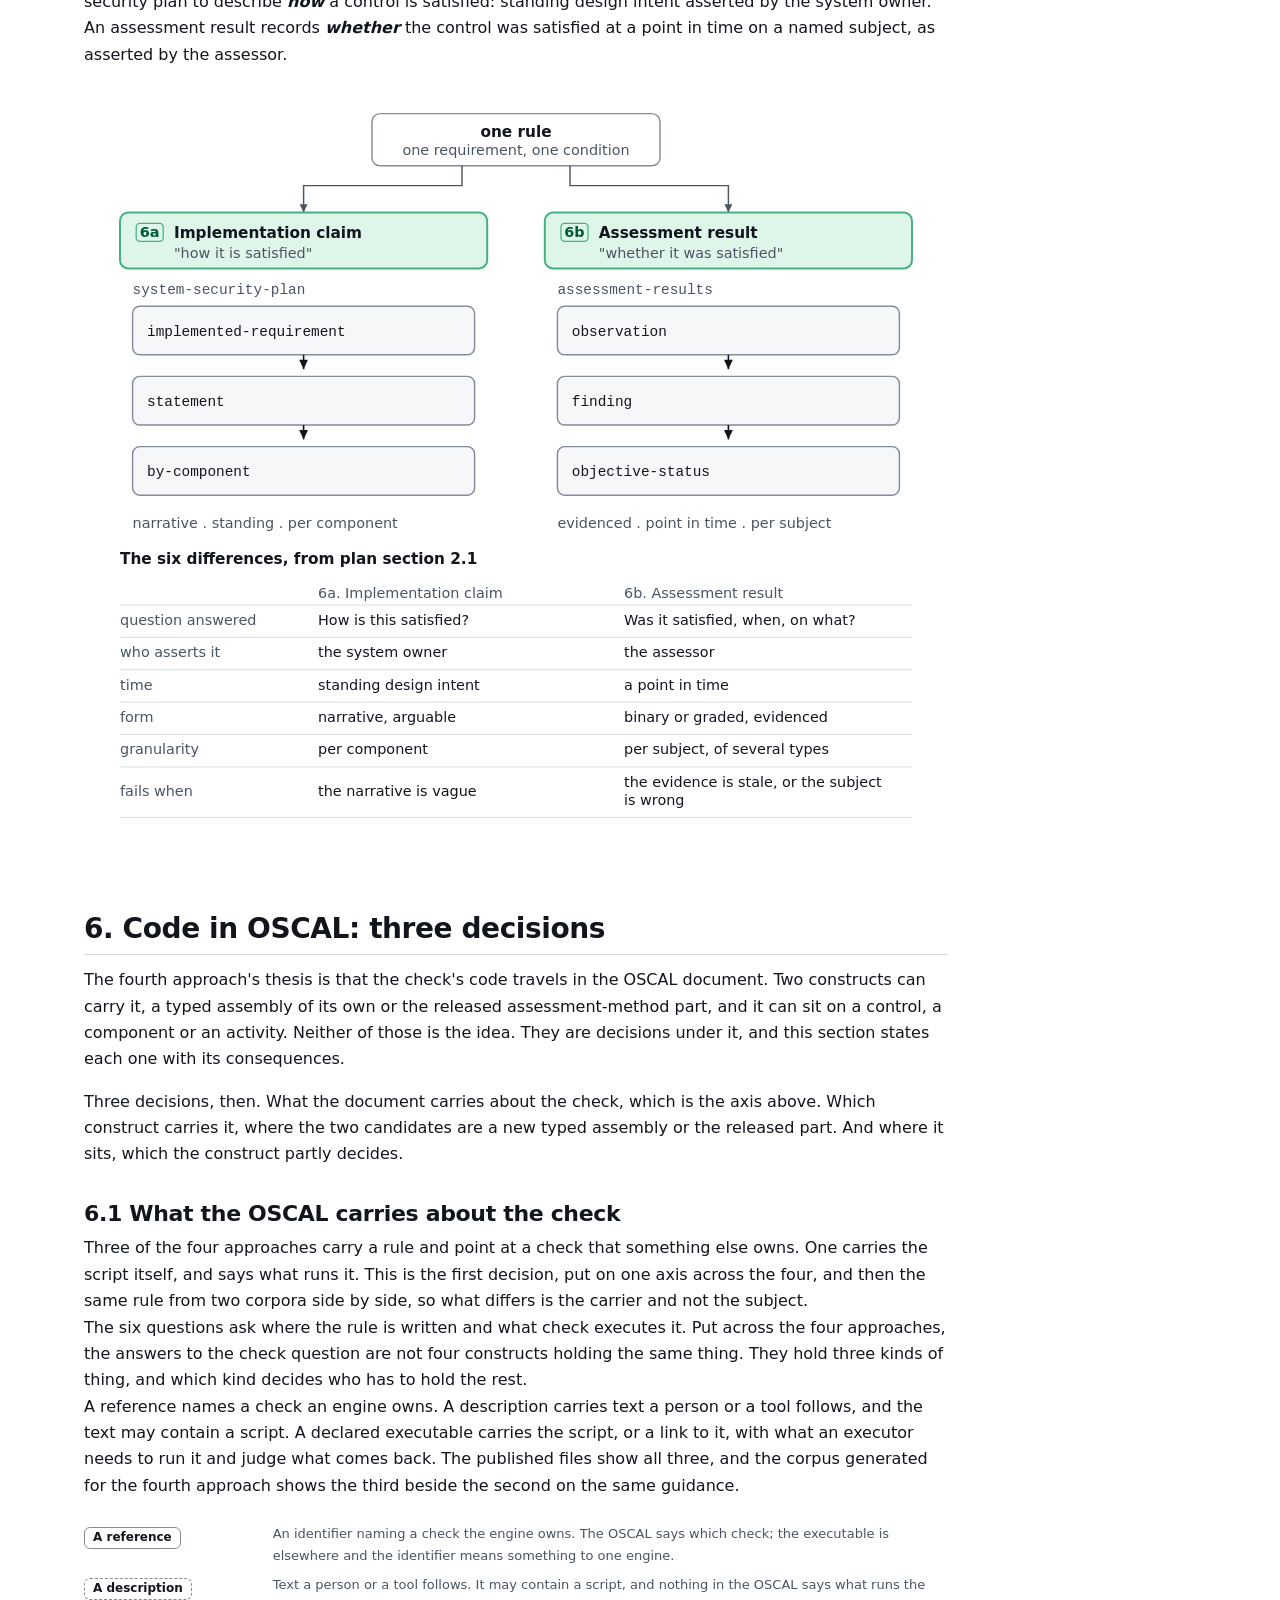
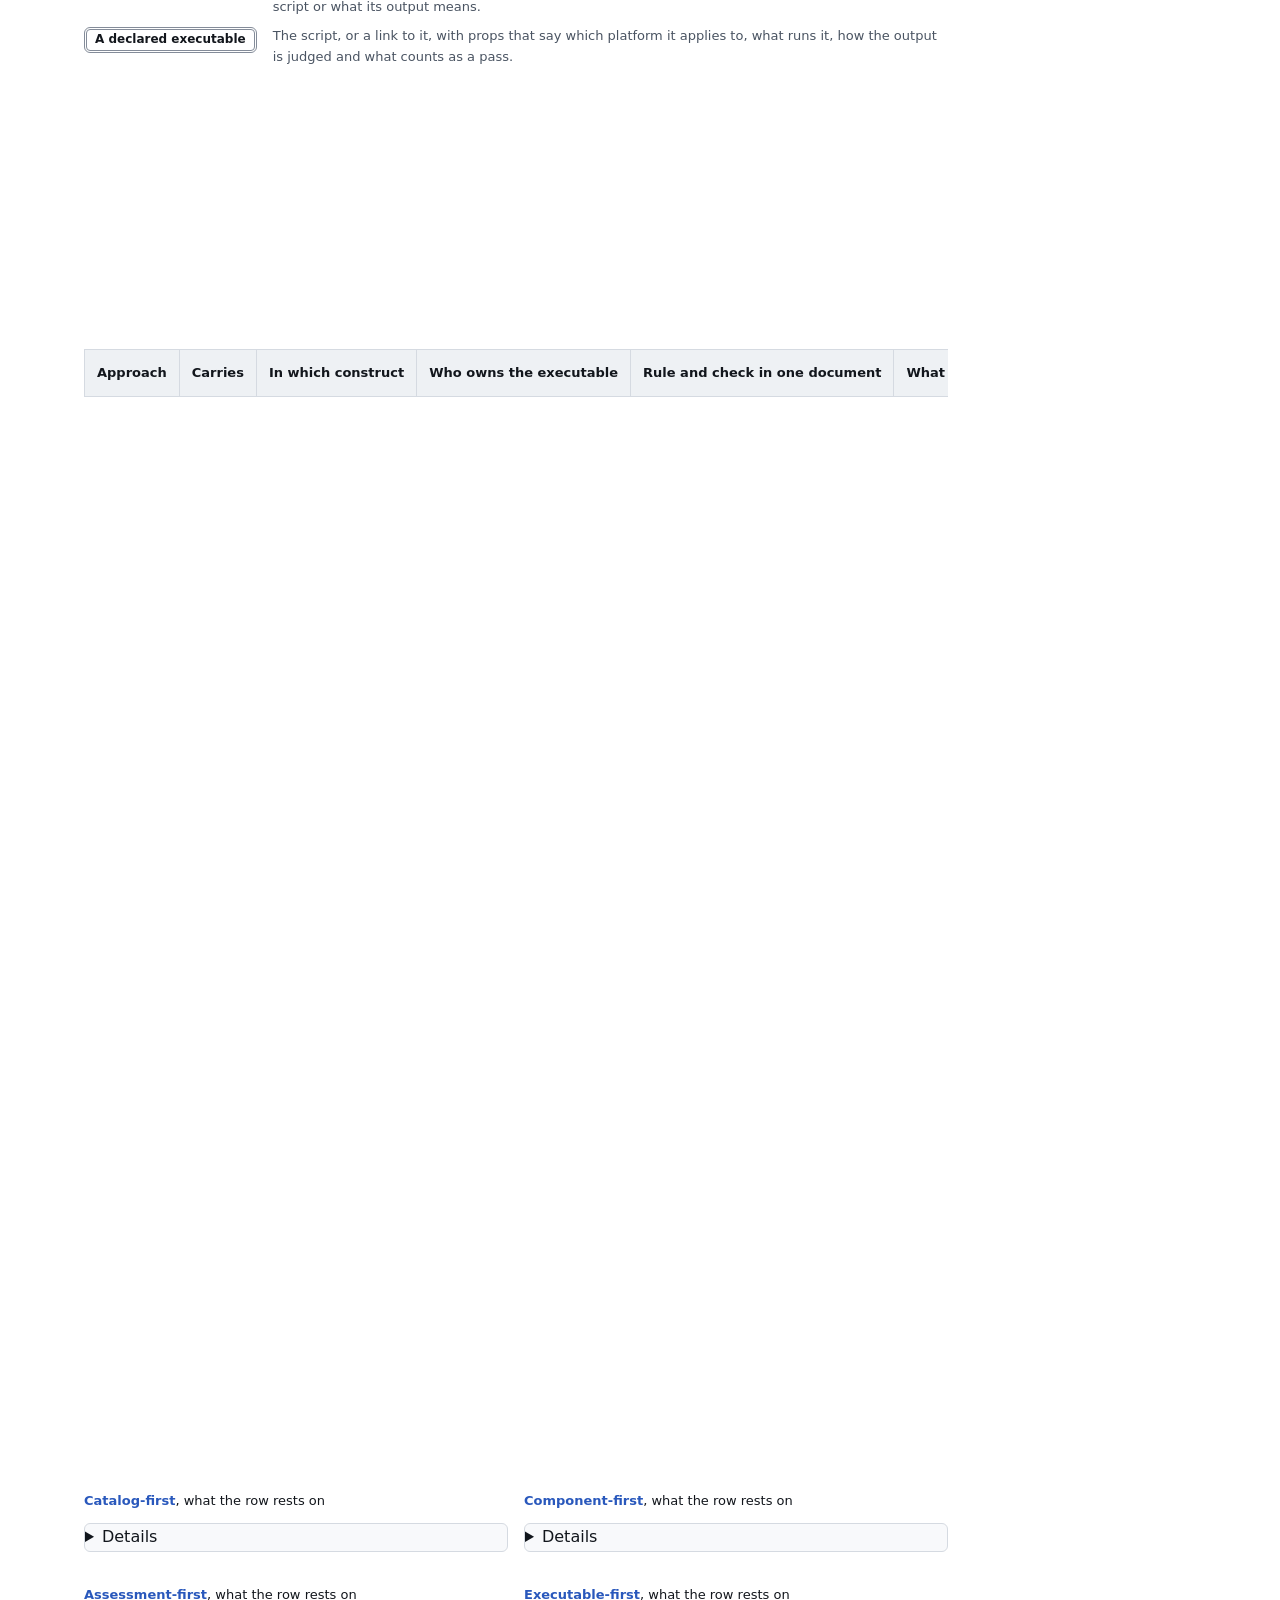
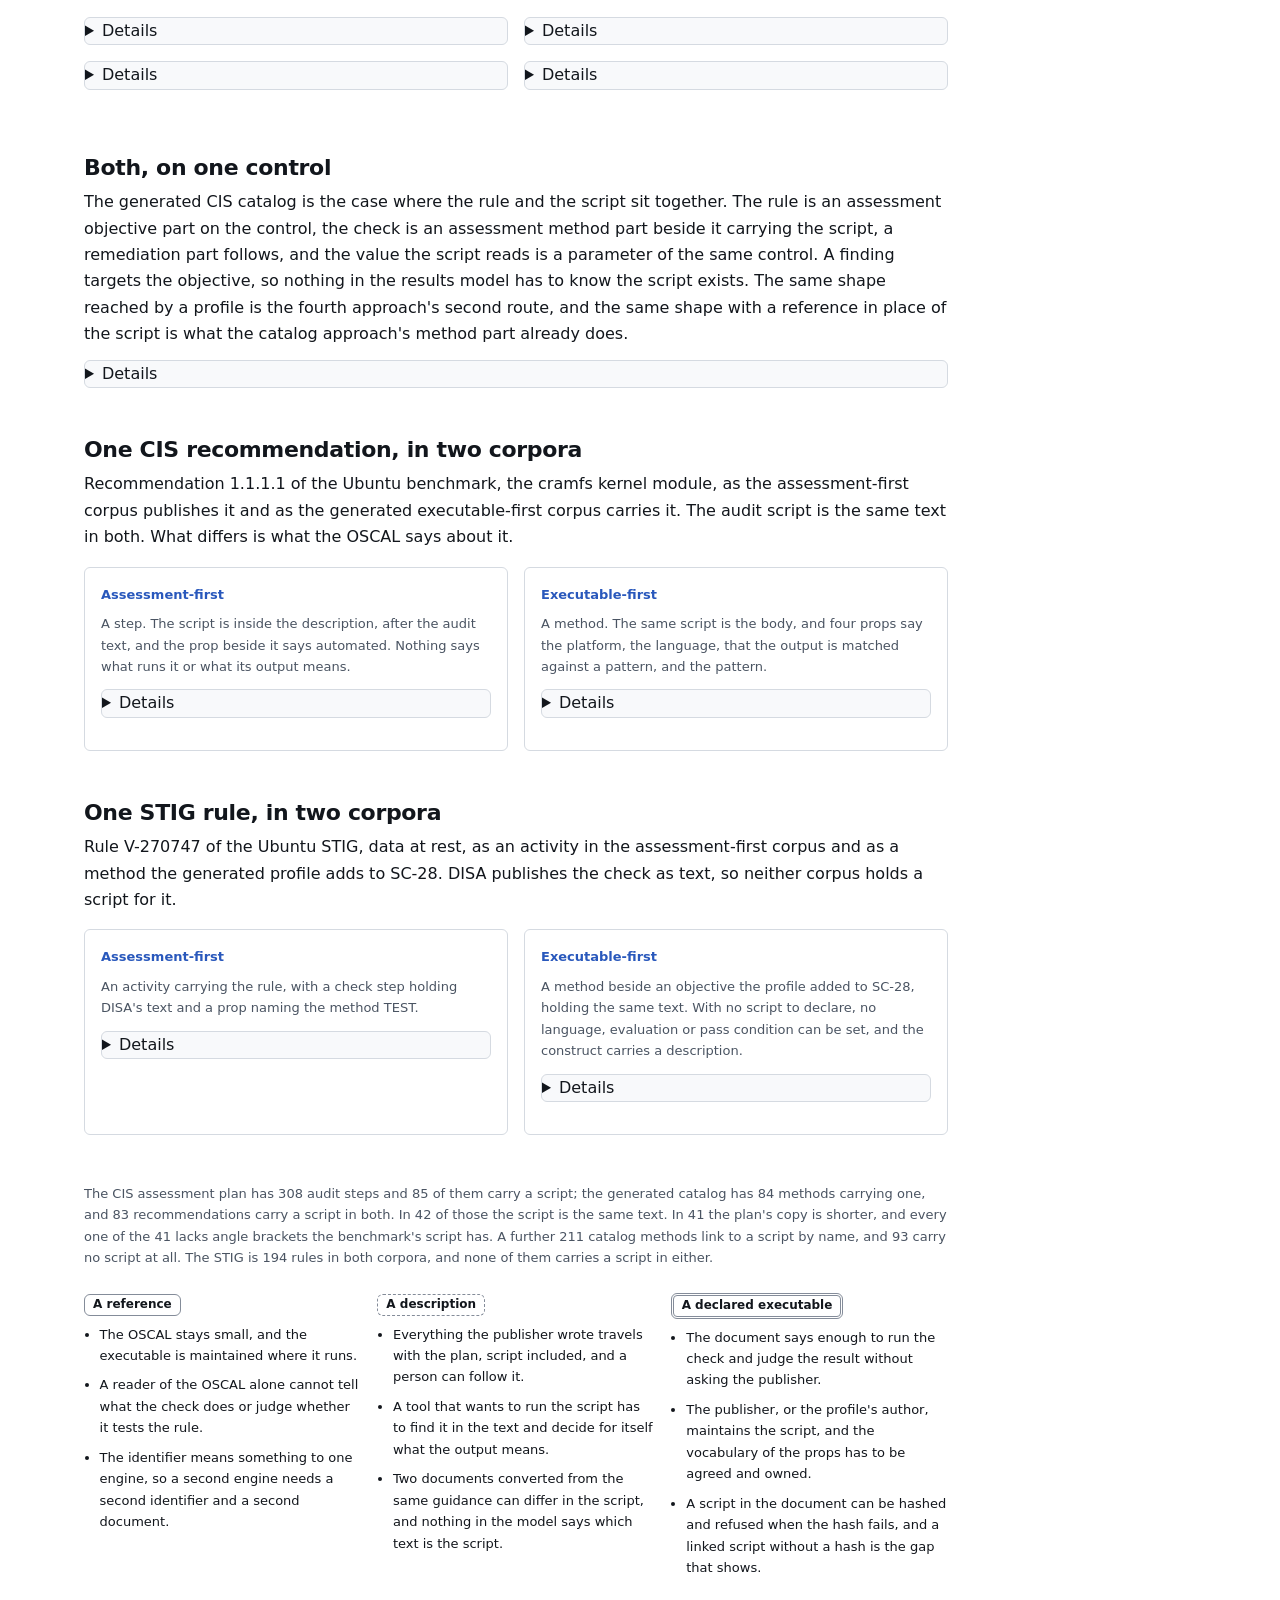
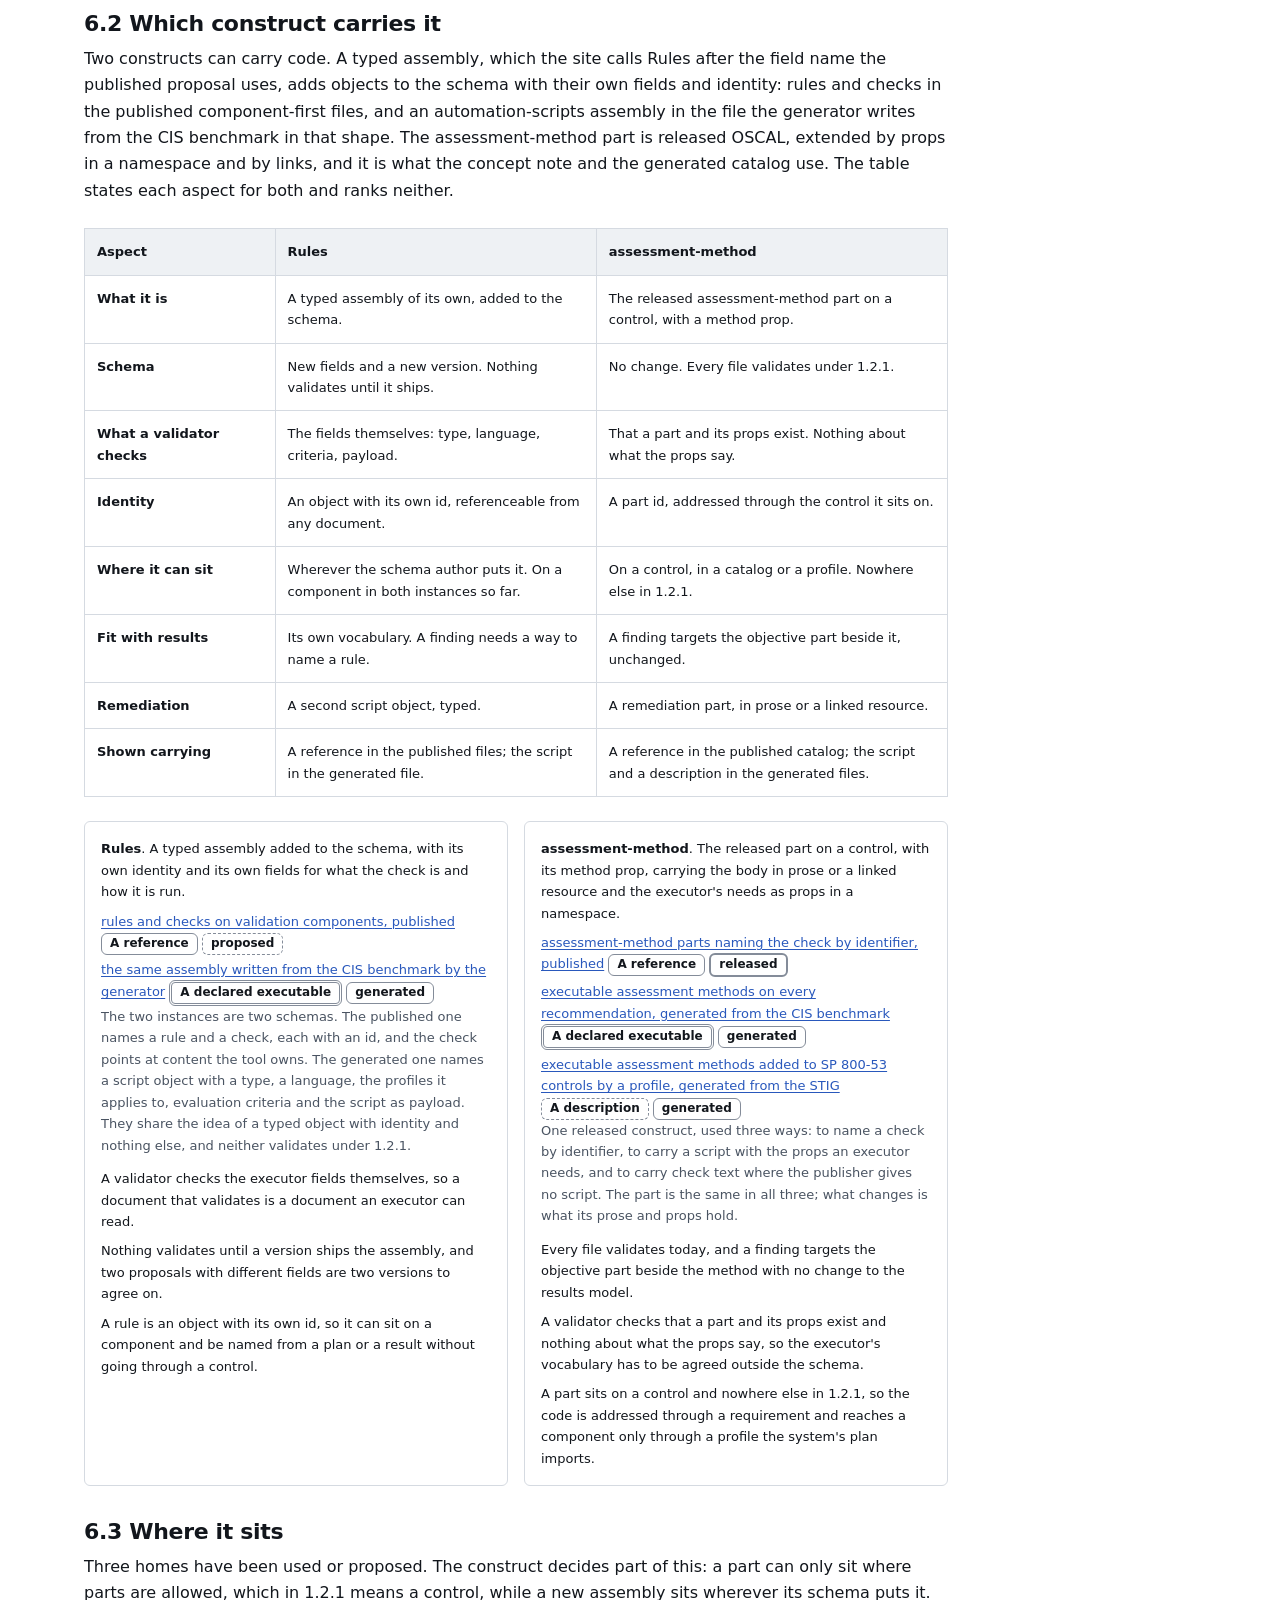
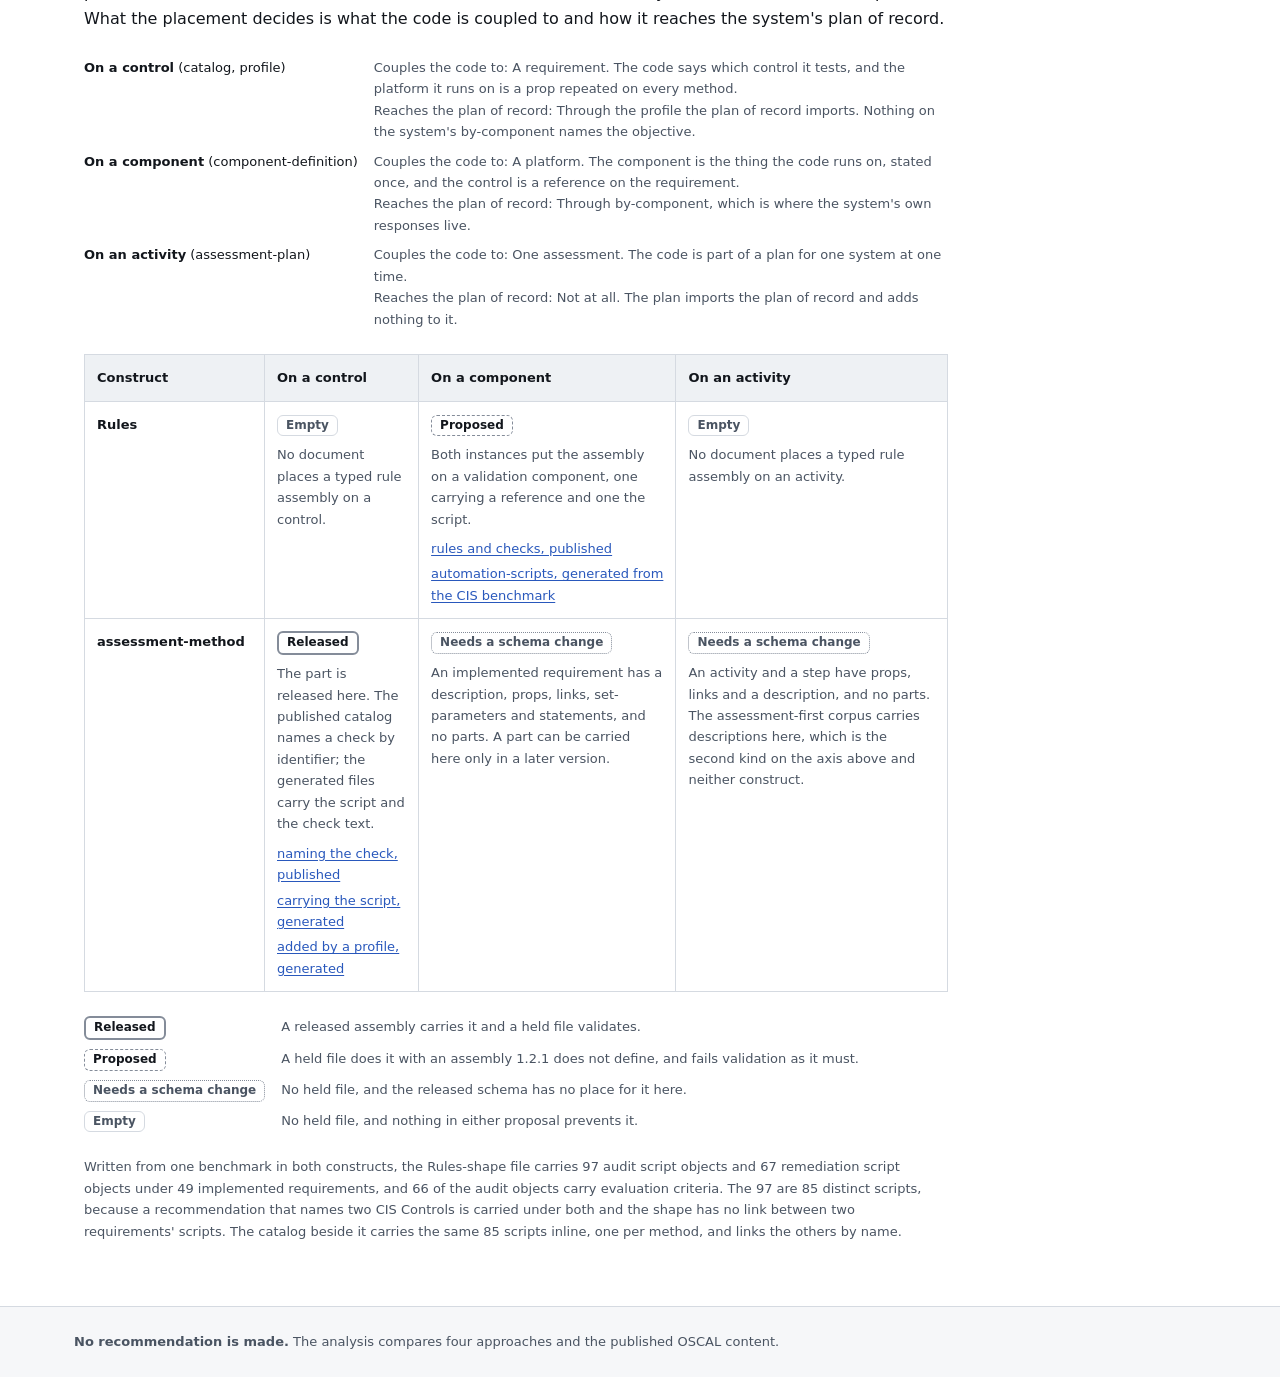
==== commit 5d2ff14b: "Merge main: locked source inputs, banner, tests and rewritten prose Upstream replaced the external c" ====
--- a/docs/analysis/2026-08-automating-technical-hardening-guidance/index.html
+++ b/docs/analysis/2026-08-automating-technical-hardening-guidance/index.html
@@ -4,16 +4,16 @@
 <meta charset="utf-8">
 <meta name="viewport" content="width=device-width, initial-scale=1">
 <title>Automating Technical Hardening Guidance with OSCAL</title>
-<meta name="description" content="Where does a technical hardening requirement live in OSCAL, and how does an automated check attach to it? Three published approaches and one proposed, six questions, and the JSON each one would ship.">
+<meta name="description" content="Technical hardening requirements and automated checks in OSCAL: three published approaches and one proposed, six questions, and the JSON each would ship.">
 <meta name="color-scheme" content="light dark">
 <meta property="og:title" content="Automating Technical Hardening Guidance with OSCAL">
-<meta property="og:description" content="Where does a technical hardening requirement live in OSCAL, and how does an automated check attach to it? Three published approaches and one proposed, six questions, and the JSON each one would ship.">
+<meta property="og:description" content="Technical hardening requirements and automated checks in OSCAL: three published approaches and one proposed, six questions, and the JSON each would ship.">
 <meta property="og:type" content="website">
 <meta property="og:site_name" content="Automating Technical Hardening Guidance with OSCAL">
 <meta property="og:locale" content="en">
 <meta name="twitter:card" content="summary">
 <meta name="twitter:title" content="Automating Technical Hardening Guidance with OSCAL">
-<meta name="twitter:description" content="Where does a technical hardening requirement live in OSCAL, and how does an automated check attach to it? Three published approaches and one proposed, six questions, and the JSON each one would ship.">
+<meta name="twitter:description" content="Technical hardening requirements and automated checks in OSCAL: three published approaches and one proposed, six questions, and the JSON each would ship.">
 <link rel="stylesheet" href="./assets/site.css">
 <script>
   /* Set the theme before first paint so the page never flashes the wrong one. */
@@ -28,6 +28,11 @@
 <body>
 
 <a class="skip-link" href="#main">Skip to content</a>
+
+<aside class="wip-banner" aria-label="Analysis status" hidden>
+  <span>Work in progress</span>
+  <button type="button" class="wip-banner__dismiss" aria-label="Dismiss work in progress notice" hidden><span aria-hidden="true">×</span></button>
+</aside>
 
 <header class="site-header">
   <div class="site-header__inner">
@@ -52,12 +57,13 @@
 <main id="main">
 
 <h1>Automating Technical Hardening Guidance with OSCAL</h1>
-<p class="lede">Where does technical hardening guidance live in OSCAL, and
-   how does it inform an automated check. This analysis breaks down four approaches,
-  three of them published and one proposed in a concept note, and the parties involved. <b>The following hardening guides were considered during this analysis:</b> </p>
+<p class="lede">The analysis compares four approaches to representing technical
+   hardening guidance and informing automated checks in OSCAL, three of them
+   published and one proposed in a concept note, including the roles of the
+   parties involved. <b>Hardening guides considered:</b></p>
 
 <div data-sources>
-  <p class="small muted">The table of guidance read as input loads from
+  <p class="small muted">The guidance inventory loads from
      data/sources.json.</p>
 </div>
 
@@ -67,7 +73,7 @@
     <li><a href="#paths">1. One recommendation, three paths</a></li>
     <li><a href="#two-paths">2. Implementation and assessment layers are both viable for a hardening recommendation</a></li>
     <li><a href="#six-questions">3. The six questions evaluated for each option</a></li>
-    <li><a href="#approaches">4. The four approaches and the answers we have</a></li>
+    <li><a href="#approaches">4. The four approaches and available answers</a></li>
     <li><a href="#satisfaction">5. Why question 6 splits: a claim is not a result</a></li>
     <li><a href="#carrier">6. Code in OSCAL: three decisions</a></li>
   </ol>
@@ -79,15 +85,13 @@
 <h2>1. One recommendation, three paths</h2>
 
 <div class="tier2">
-  <p>Hardening guidance is written by one party, applied by a second and checked
-     by a third, and one recommendation goes down all three paths rather than
-     along one of them. What each party needs from it differs, and where the
-     recommendation is written decides how much of that need it can meet.</p>
-  <p>The three paths start from the same place and none of them passes through
-     another. The assessor's in particular can be run independently of the
-     implementer's: an assessor takes the recommendation and brings their own
-     means of checking it, so nothing the implementer produced has to exist
-     first.</p>
+  <p>A guidance author writes a hardening recommendation, an implementer applies
+    the recommendation, and an assessor checks implementation. The
+    recommendation serves all three roles. Placement in OSCAL determines how
+    well the recommendation meets each role's needs.</p>
+  <p>The three paths start from the same recommendation without passing through
+    another path. An assessor can use the recommendation and independent
+    checking methods without waiting for implementer-produced artifacts.</p>
 </div>
 
 <figure>
@@ -103,17 +107,18 @@
 <h2>2. Implementation and assessment layers are both viable for a hardening recommendation</h2>
 
 <div class="tier2">
-  <p>A recommendation results in a rule, and the response to it can be recorded in one of two
-     OSCAL layers. Each option below answers where the rule is written, where the check is
-     written, and where the response is recorded.</p>
+  <p>A rule derived from a recommendation can be introduced in either of two
+     OSCAL layers. Each option identifies the locations of the rule, check, and
+     response.</p>
 </div>
 
 <div class="pillars">
   <div class="pillar">
     <span class="pillar__label">Implementation Layer</span>
-    <p class="pillar__title">Shift left, so implementers can use it</p>
-    <p>The rule and its check are written where the implementer can reach them. Both options record the response in the system security
-       plan, and they differ in which model holds the rule.</p>
+     <p class="pillar__title">Provide rules and checks to implementers</p>
+     <p>Rules and checks are available to implementers. Catalog-first and
+       component-first record responses in the system security plan but place
+       rules in different models.</p>
 
     <div class="option">
       <span class="option__label">Catalog-first &nbsp;<b>Rule in Catalog</b></span>
@@ -146,19 +151,20 @@
       <span class="slot-chip slot-3"><span class="slot-chip__n"></span><span class="slot-chip__name">Check</span></span>
       <span class="slot-chip slot-5"><span class="slot-chip__n"></span><span class="slot-chip__name">Runner</span></span>
       <p class="pillar__title">The check and runner</p>
-      <p>A rule names a check with a runner executing the check. The same automation can serve
-         an implementer analysing an environment and recording its state, or an
-         assessor producing a result. </p>
+      <p>A rule names a check; a runner executes the check. The same automation
+        can serve an implementer analysing and recording an environment's state
+        or an assessor producing a result.</p>
     </div>
   </div>
 
   <div class="pillar">
     <span class="pillar__label">Assessment Layer</span>
     <p class="pillar__title">Record the response as an assessment result</p>
-    <p>The response is recorded as an assessment result rather than in the system
-       security plan. One option writes the rule and the check into the assessment
-       plan itself; the other writes both onto the control, in the catalog or a
-       profile, and the assessment plan reads them there.</p>
+    <p>The response is recorded as an assessment result rather than in the
+       system security plan. One option writes the rule and the check into the
+       assessment plan as an activity and a step in prose; the other writes
+       both onto the control, in the catalog or a profile, and the assessment
+       plan reads them there.</p>
 
     <div class="option">
       <span class="option__label">Assessment-first &nbsp;<b>Assessment plan and assessment results</b></span>
@@ -170,7 +176,7 @@
         <li class="chain__row slot-6"><span class="chain__label">Response</span>
           <span class="chain__where">assessment results</span></li>
       </ul>
-      <p class="option__eg">Assessors may automate assessments of environments directly or assessment of security packages.  In either case, assessors do not rely on system owner defined hardening guidance to conduct assessments. They will bring their own assessment capabilities, independent of any features available through the system</p>
+      <p class="option__eg">Assessors may automate direct assessments of environments or assessments of security packages. Assessors do not rely on system-owner-defined hardening guidance and use assessment capabilities independent of system features.</p>
     </div>
 
     <div class="option">
@@ -195,7 +201,7 @@
 <h2>3. The six questions evaluated for each option</h2>
 
 <div class="tier2">
-  <p>The same six criteria considered:</p>
+  <p>Each approach is evaluated against the same six questions:</p>
 </div>
 
 <dl data-question-list>
@@ -206,12 +212,18 @@
 <!-- ==================================================================== 4 -->
 
 <section id="approaches" class="wide">
-<h2>4. The four approaches and the answers we have</h2>
-
-<div class="tier2">
-  <p>Six questions are evaluated. <strong>They are numbered 1 to 6</strong>, and they 
-    factor not just where the rule and check reside, but how they are executed, when 
-    they are executed and the subjects that are being evaluated.  The <strong>"first"</strong> indicates which OSCAL model the rule appears in first for three of them. The fourth is named by what it carries rather than where: the check travels in the OSCAL as code, on a control in a catalog or a profile, or in a typed assembly on a component, and <a href="#carrier">section 6</a> states the decisions under that. Three of the four have published OSCAL content, and the fourth is a concept note with a corpus the site generated in its shape from published guidance.</p>
+<h2>4. The four approaches and available answers</h2>
+
+<div class="tier2">
+  <p><strong>Questions 1 to 6</strong> cover rule and check placement, check
+  execution, timing, and assessment subjects. The label
+  <strong>"first"</strong> names the OSCAL model where the rule first appears
+  for three of them. The fourth is named by what it carries rather than where:
+  the check travels in the OSCAL as code, on a control in a catalog or a
+  profile, or in a typed assembly on a component, and
+  <a href="#carrier">section 6</a> states the decisions under that. Three of
+  the four have published OSCAL content; the fourth is a concept note with a
+  corpus the site generated in its shape from published guidance.</p>
 </div>
 
 <div data-approach-cards>
@@ -223,8 +235,8 @@
 </div>
 
 <div class="tier2">
-  <p>The <a href="./six-questions.html">six questions</a> page puts all four
-     against each question in turn, with the encoding each one would use.</p>
+  <p>The <a href="./six-questions.html">six questions</a> page compares the
+     encodings each approach would use to answer each question.</p>
 </div>
 </section>
 
@@ -232,12 +244,12 @@
 <h2>5. Why question 6 splits: a claim is not a result</h2>
 
 <div class="tier2">
-  <p>Question 6 is broken in two, 6a and 6b. Asking whether a
-     rule is satisfied turns out to be two questions answered by two stakeholders. An implementor uses a system
-     security plan to capture <strong><em>how</em></strong> a control is satisfied, in narrative, as
-     standing design intent, asserted by the system owner. An assessment result
-     captures <strong><em>whether</em></strong> it was satisfied, at a point in time, on a named
-     subject, asserted by the assessor.</p>
+  <p>Question 6 has two parts, 6a and 6b, answered by different stakeholders. An
+     implementer uses a system security plan to describe
+     <strong><em>how</em></strong> a control is satisfied: standing design intent
+     asserted by the system owner. An assessment result records
+     <strong><em>whether</em></strong> the control was satisfied at a point in
+     time on a named subject, as asserted by the assessor.</p>
 </div>
 
 <figure>
@@ -289,8 +301,8 @@
 
 <footer class="site-footer">
   <div class="site-footer__inner">
-    <p><strong>This site makes no recommendation.</strong> It states four approaches in the
-       terms their proponents use and shows what each one has published.</p>
+    <p><strong>No recommendation is made.</strong> The analysis compares four
+       approaches and the published OSCAL content.</p>
   </div>
 </footer>
 
--- a/docs/analysis/2026-08-automating-technical-hardening-guidance/assets/site.css
+++ b/docs/analysis/2026-08-automating-technical-hardening-guidance/assets/site.css
@@ -56,6 +56,10 @@
   --accent-fg:      #FFFFFF;   /* 6.53:1 on --accent */
   --focus:          #2958BC;
   --shadow:         0 1px 2px rgb(18 22 28 / 8%), 0 4px 12px rgb(18 22 28 / 6%);
+
+  --wip-bg:         #FFEB00;
+  --wip-fg:         #12161C;
+  --wip-hover:      #E7D414;
 
   /* --- media-type icon ----------------------------------------------------
      A PDF badge is red because a reader expects it to be, and expectation is
@@ -163,8 +167,8 @@
         equal-luminance property; verify.py --diagrams asserts that every
         approach outline also carries a marker and a label.
      Assignment is a fixed mapping, made once when the palette was built and
-     deliberately not changed when the display order moved to the pre-read's
-     option letters. A hue that changed hands would invalidate every published
+    deliberately not changed when the display order moved to option-letter
+    order. A hue that changed hands would invalidate every published
      figure and every association a reader had already formed, and it would buy
      nothing: the three are equal-lightness and carry no valence, so which hue an
      approach has means nothing. */
@@ -237,6 +241,9 @@
 }
 
 [data-theme="dark"] {
+  --wip-bg:         #FFEB00;
+  --wip-fg:         #12161C;
+  --wip-hover:      #E7D414;
   --bg:             #12161C;
   --bg-subtle:      #1A1F27;
   --bg-inset:       #222833;
@@ -371,6 +378,25 @@
   z-index: 100; transition: top 120ms ease;
 }
 .skip-link:focus { top: var(--s2); }
+
+/* Compact notice for active analyses without a recorded decision. */
+.wip-banner {
+  display: flex; align-items: center; justify-content: center; gap: 0.75rem;
+  min-height: 2.25rem; padding: 0.125rem 3rem;
+  position: relative; background: var(--wip-bg); color: var(--wip-fg);
+  font-size: 0.875rem; font-weight: 650; line-height: 1.4;
+  text-align: center;
+}
+.wip-banner__dismiss {
+  position: absolute; right: 0.5rem; top: 50%; transform: translateY(-50%);
+  display: inline-flex; align-items: center; justify-content: center;
+  width: 2rem; height: 2rem; padding: 0; border: 0; border-radius: 3px;
+  background: transparent; color: var(--wip-fg); cursor: pointer;
+  font: inherit; font-size: 1.5rem; line-height: 1;
+}
+.wip-banner__dismiss:hover { background: var(--wip-hover); }
+.wip-banner__dismiss:focus-visible { outline: 2px solid var(--wip-fg); outline-offset: 0; }
+.wip-banner[hidden], .wip-banner__dismiss[hidden] { display: none; }
 
 .site-header {
   border-bottom: 1px solid var(--border);
@@ -817,6 +843,7 @@
 .filelink--icon .micon { width: 1.9em; height: 1.9em; vertical-align: 0; }
 
 @media print {
+  .wip-banner__dismiss { display: none; }
   .micon { display: none; }
   /* On paper an icon cannot be clicked. The icon-only links print what they
      stand for instead of a glyph that leads nowhere. */
@@ -975,7 +1002,6 @@
 /* --- .criteria-table ----------------------------------------------------- */
 .table-wrap { overflow-x: auto; margin-block: var(--s5); }
 .criteria-table { font-size: var(--fs-sm); min-width: 720px; }
-.criteria-table.register { min-width: 640px; }
 .criteria-table th, .criteria-table td {
   border: 1px solid var(--border); padding: var(--s2) var(--s3);
   text-align: left; vertical-align: top;
@@ -1154,7 +1180,7 @@
 .carrier code.carrier__assembly.is-proposed,
 .carrier code.carrier__prop { border-width: 2px; background: var(--bg); }
 /* A proposed assembly is marked where it is named, so a reader does not have to
-   hold the proposal in their head to know which half of a pair is not OSCAL. */
+  infer which half of a pair is outside the core OSCAL schema. */
 .carrier code.carrier__assembly.is-proposed {
   border-style: dashed; border-color: var(--slot-2-border); color: var(--slot-2-fg);
 }
@@ -1558,9 +1584,7 @@
 .tabs__panel[hidden] { display: none; }
 .tabs__tab .criteria-table__who { text-transform: none; letter-spacing: 0; }
 
-/* An artifact answering a question the record left open is the one finding
-   this table can produce that the pre-read's own section 7 cannot, so it is
-   marked rather than left for the reader to spot by comparison. *//* --- .diagram-row : three diagrams at one size, for one comparison --------
+/* --- .diagram-row : three diagrams at one size, for one comparison --------
    Every diagram carries the 720px readability floor, and three floors are
    2160px, which no viewport supplies. So the desktop row is one shared
    horizontal scroller holding three equal 720px panes: the panes really are
@@ -1584,27 +1608,13 @@
    reason the min-width exists; changing one number without the other breaks
    the guarantee, and verify.py --diagrams re-derives it. */
 .diagram { overflow-x: auto; margin-block: var(--s5); }
-.diagram > svg { min-width: 720px; width: 100%; height: auto; display: block; }/* The scale figure's three destinations. Buttons are .btn; this is the group. *//* --- figures ------------------------------------------------------------- */
+.diagram > svg { min-width: 720px; width: 100%; height: auto; display: block; }/* --- figures ------------------------------------------------------------- */
 figure { margin: var(--s5) 0; }
 figure svg { width: 100%; height: auto; }
 figcaption {
   font-size: var(--fs-sm); color: var(--text-muted);
   margin-top: var(--s2); max-width: var(--measure);
 }
-
-/* --- .register : the evidence register and the settle table --------------
-   Same dense table treatment as .criteria-table. The state chip carries its
-   meaning by a written label rather than by colour, because the three states
-   are not a scale and rendering them as one would be an argument. */
-.register__state {
-  display: inline-block; padding: 0.1em 0.5em; margin-right: var(--s2);
-  border: 1px solid var(--border-strong); border-radius: var(--radius-sm);
-  background: var(--bg-inset); color: var(--text-muted);
-  font-size: var(--fs-xs); font-weight: 650; white-space: nowrap;
-}
-.register__state--partial         { border-style: dashed; }
-.register__state--not-established { border-style: dotted; }
-.register caption { text-align: left; padding-bottom: var(--s3); }
 
 /* --- .approach-card : the three cards ------------------------------------
    The one-line summaries are within ten per cent of each other in length, which
